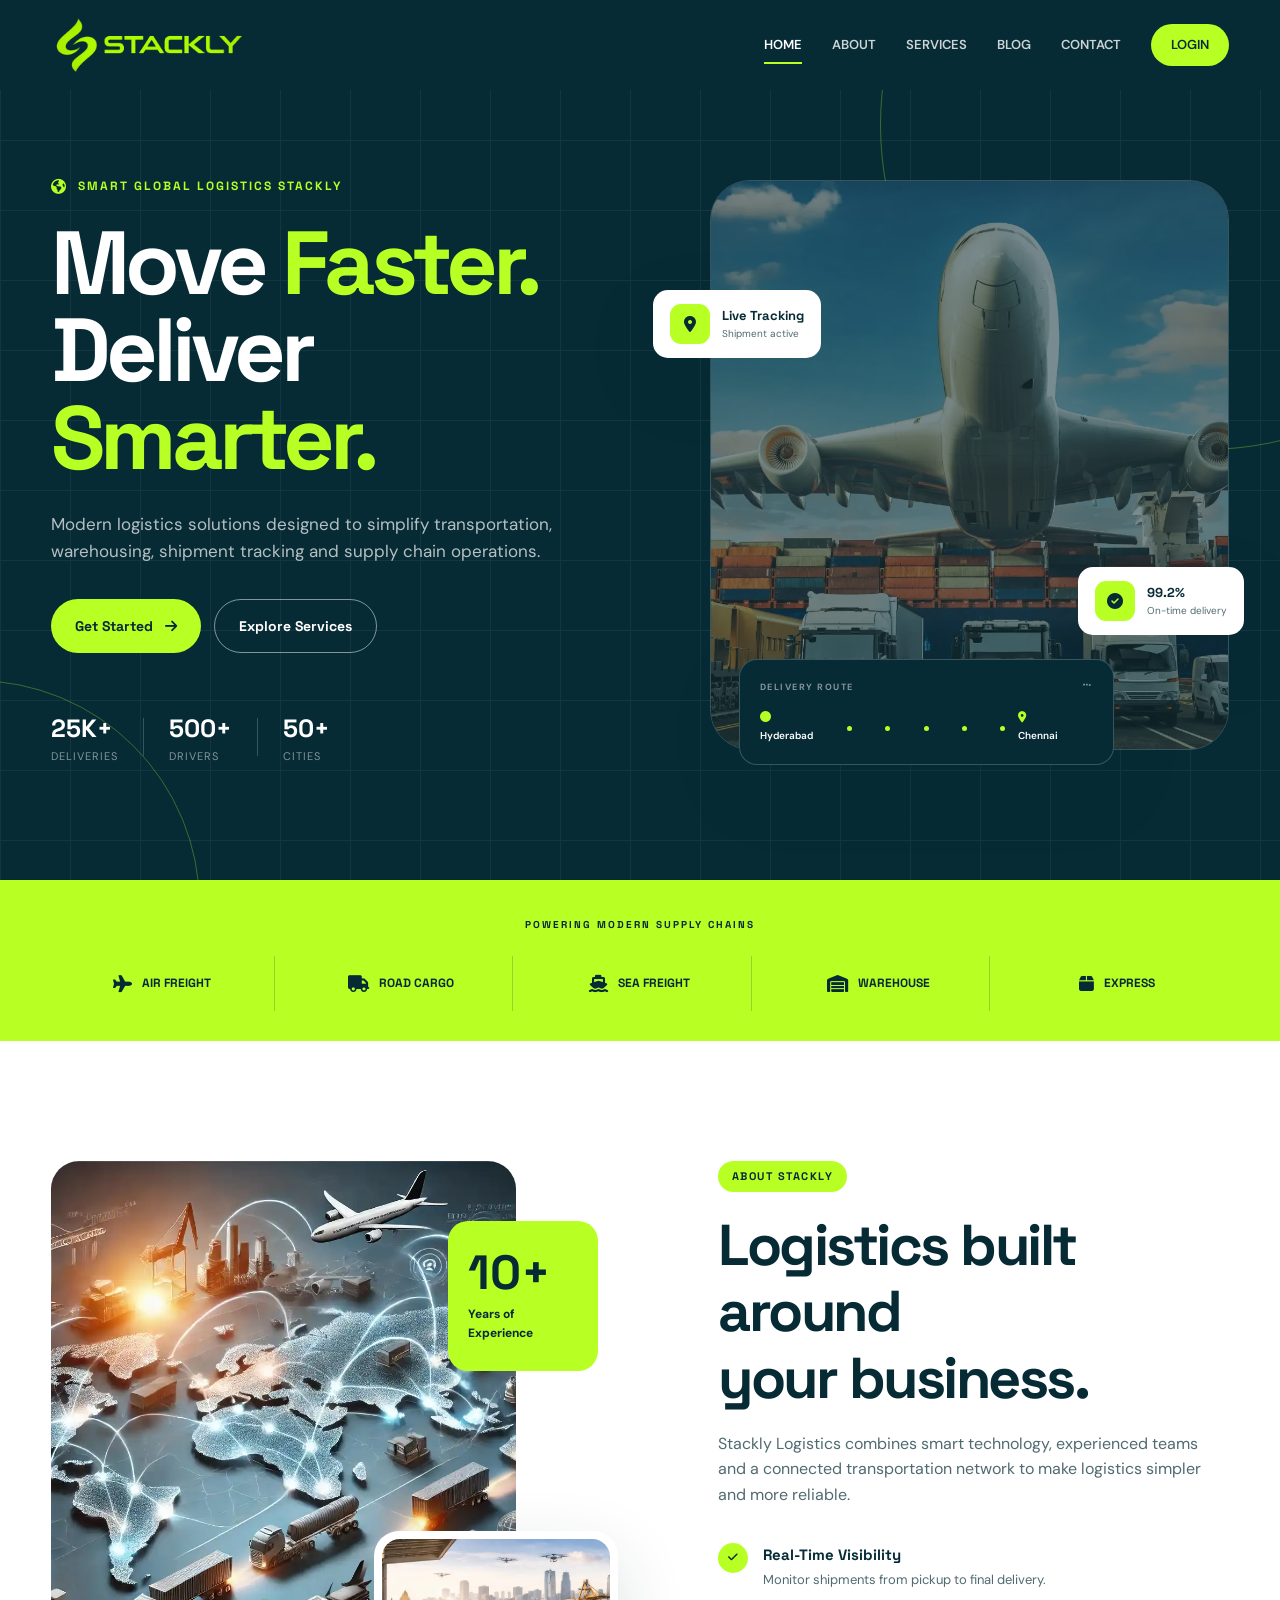
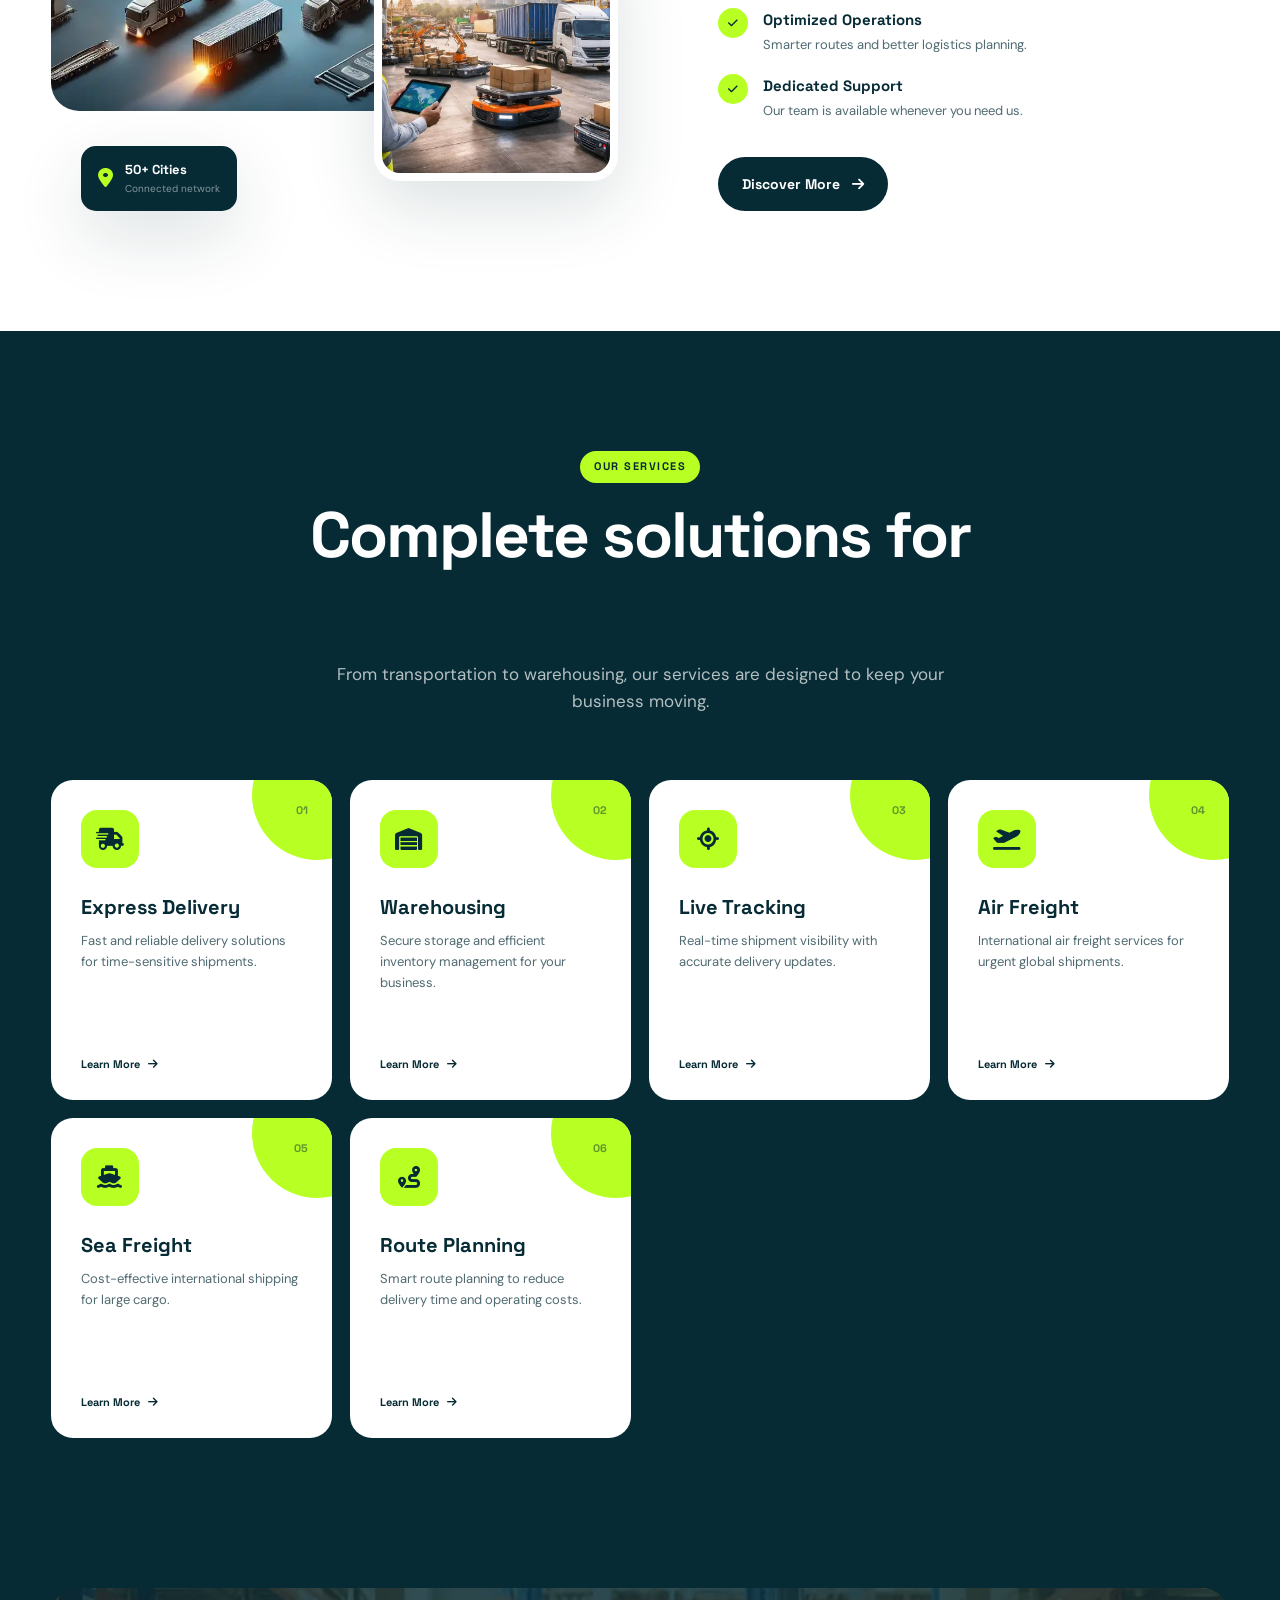
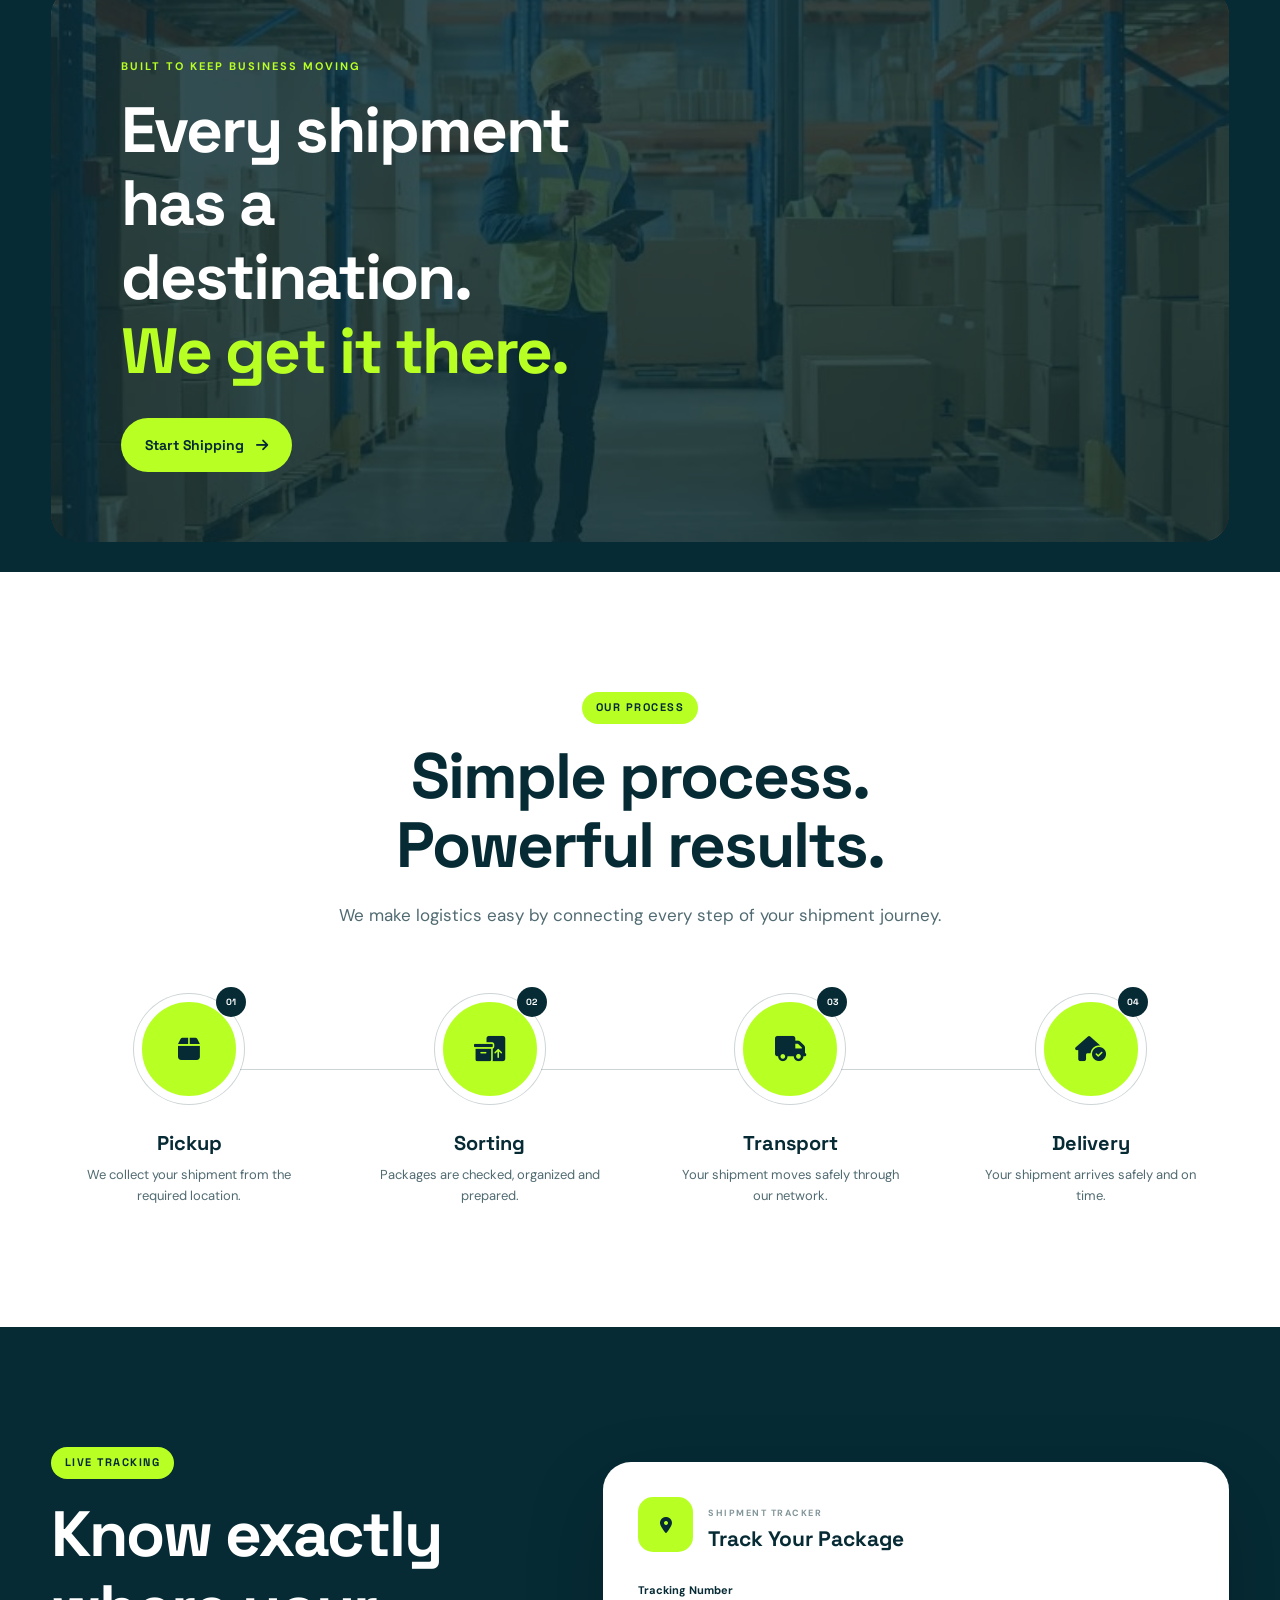
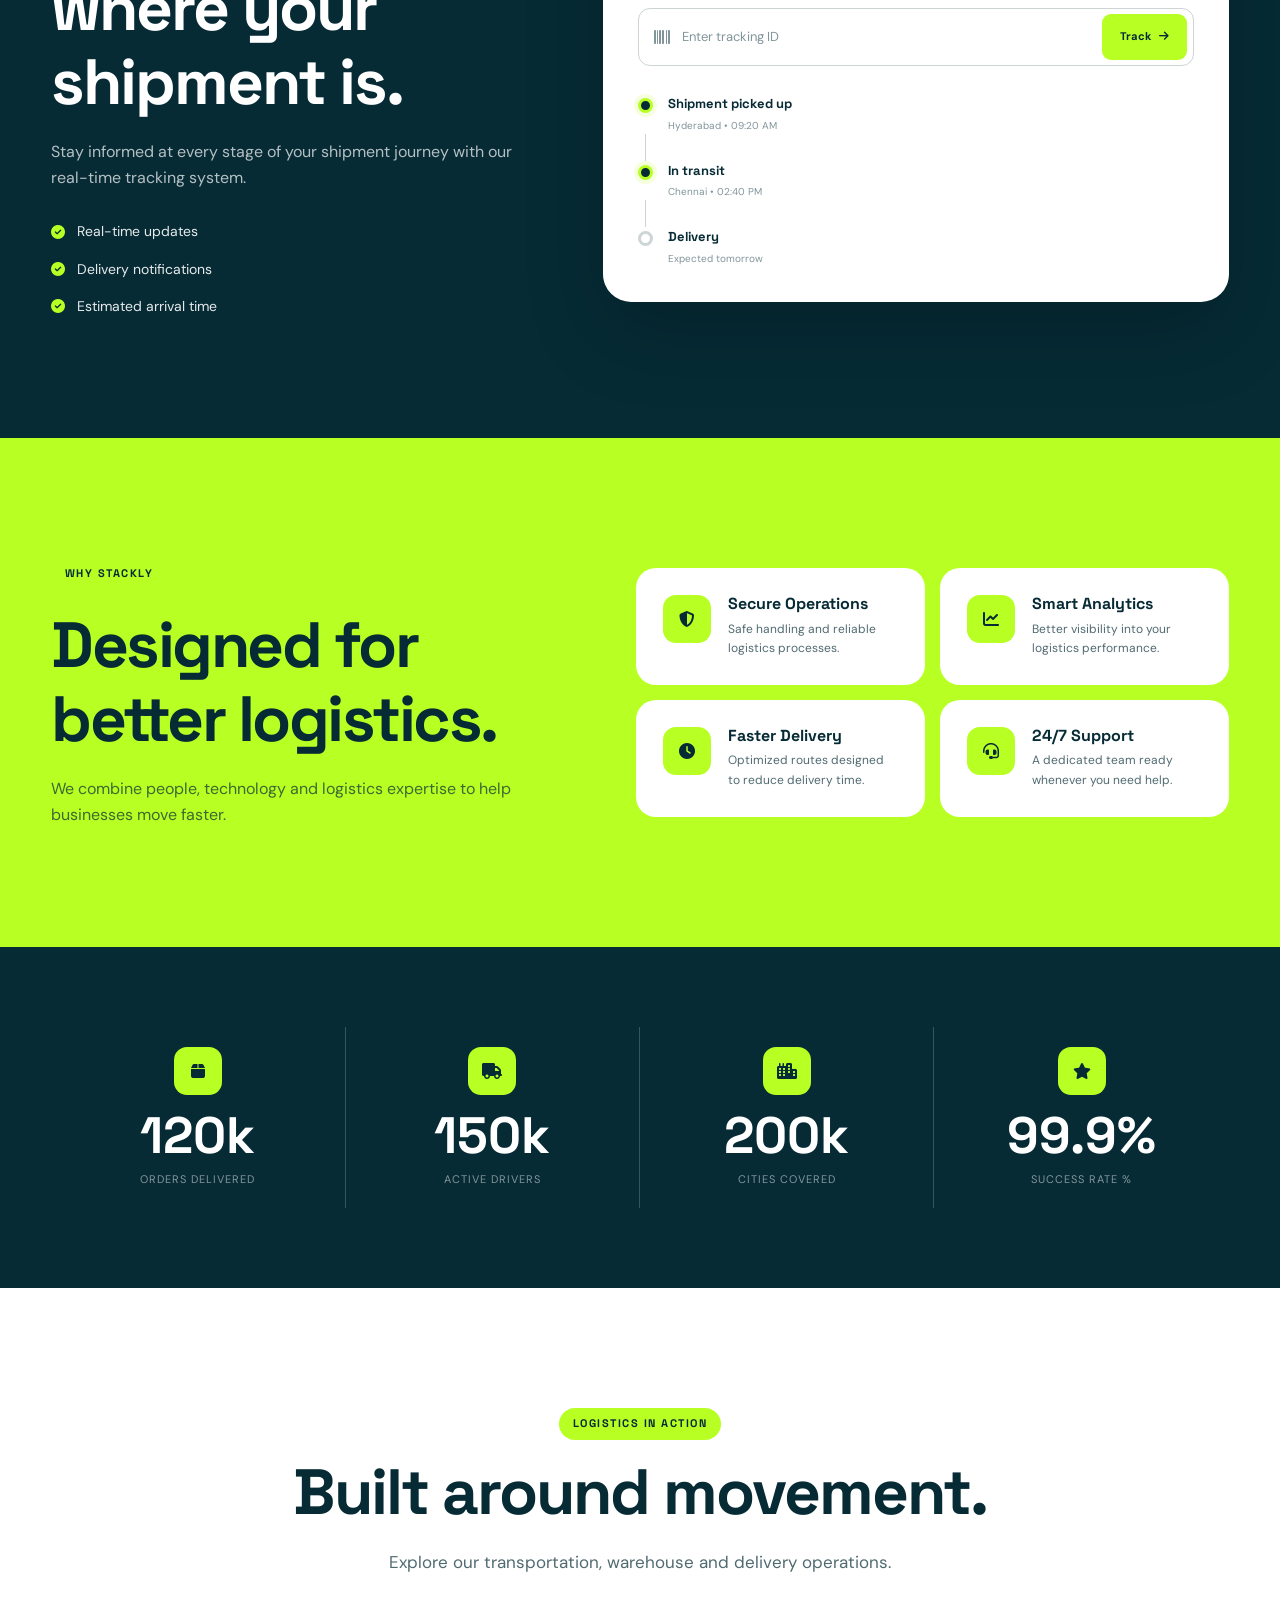
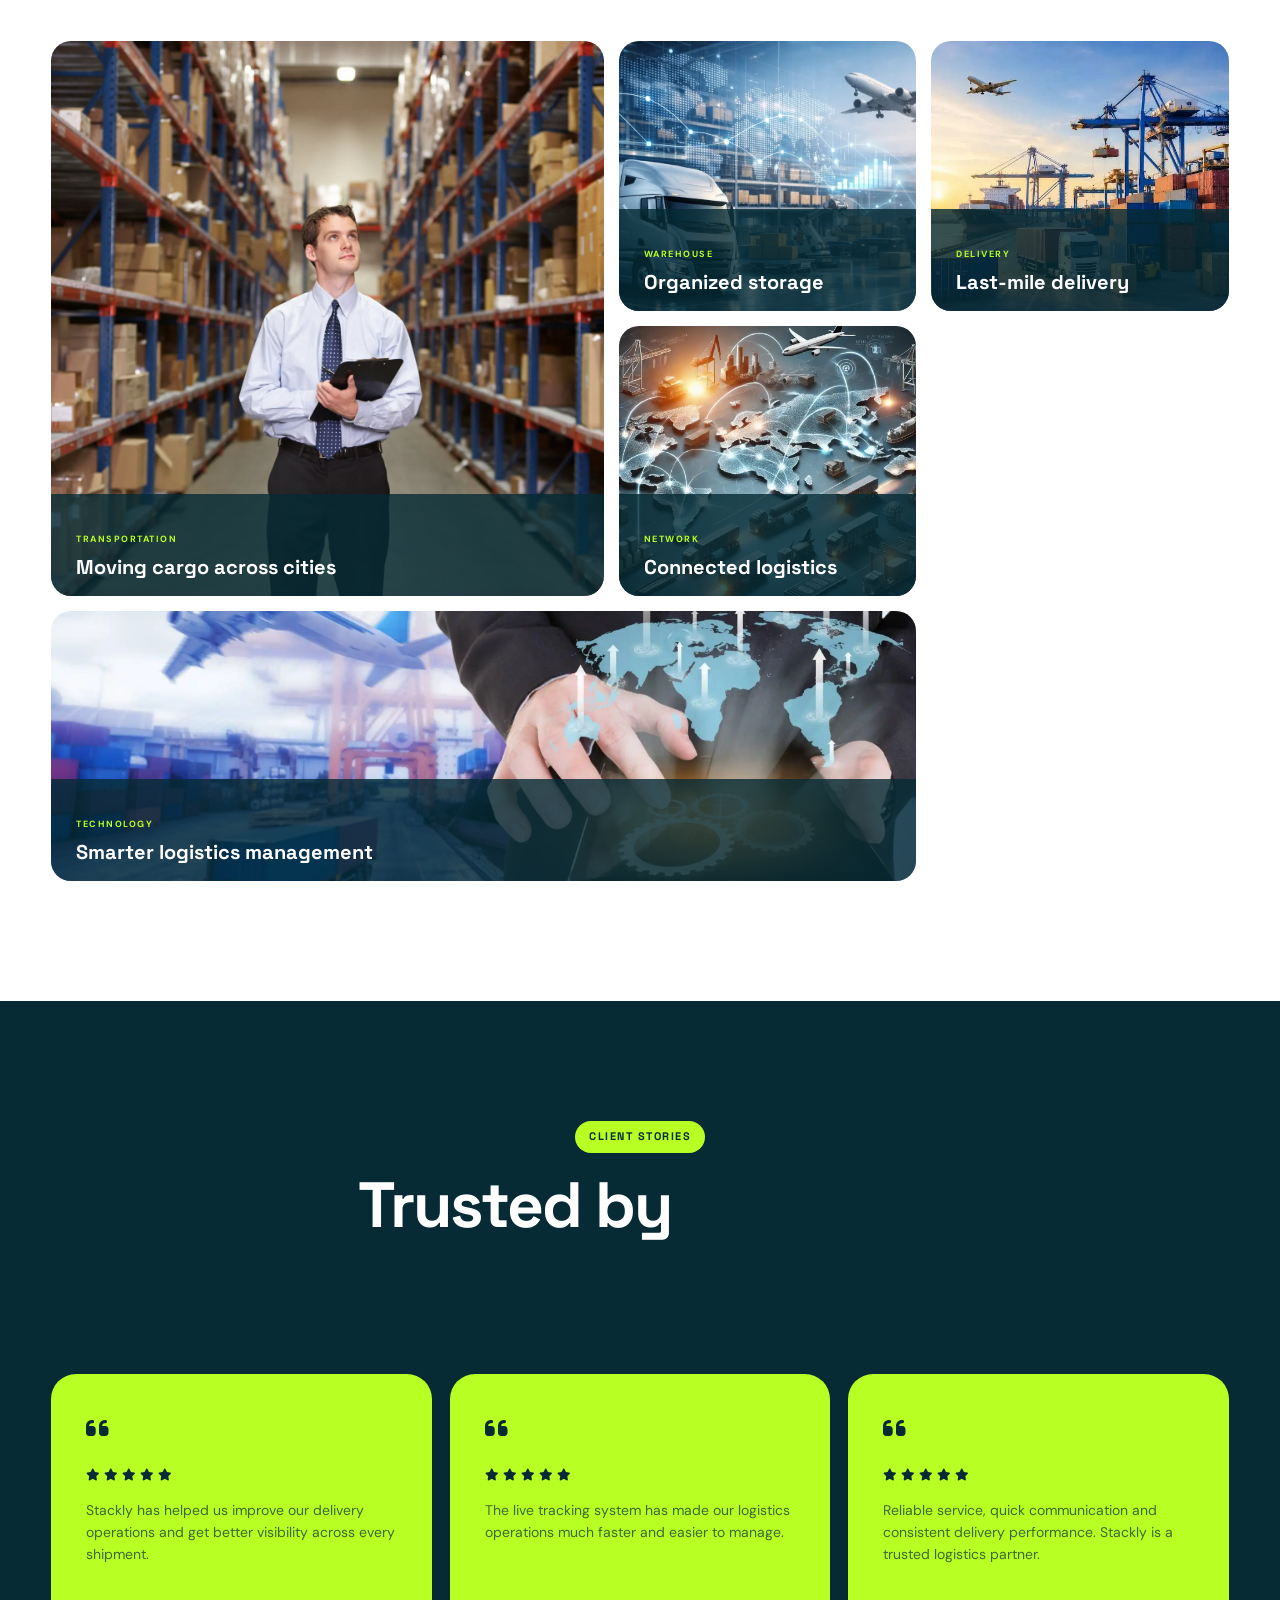
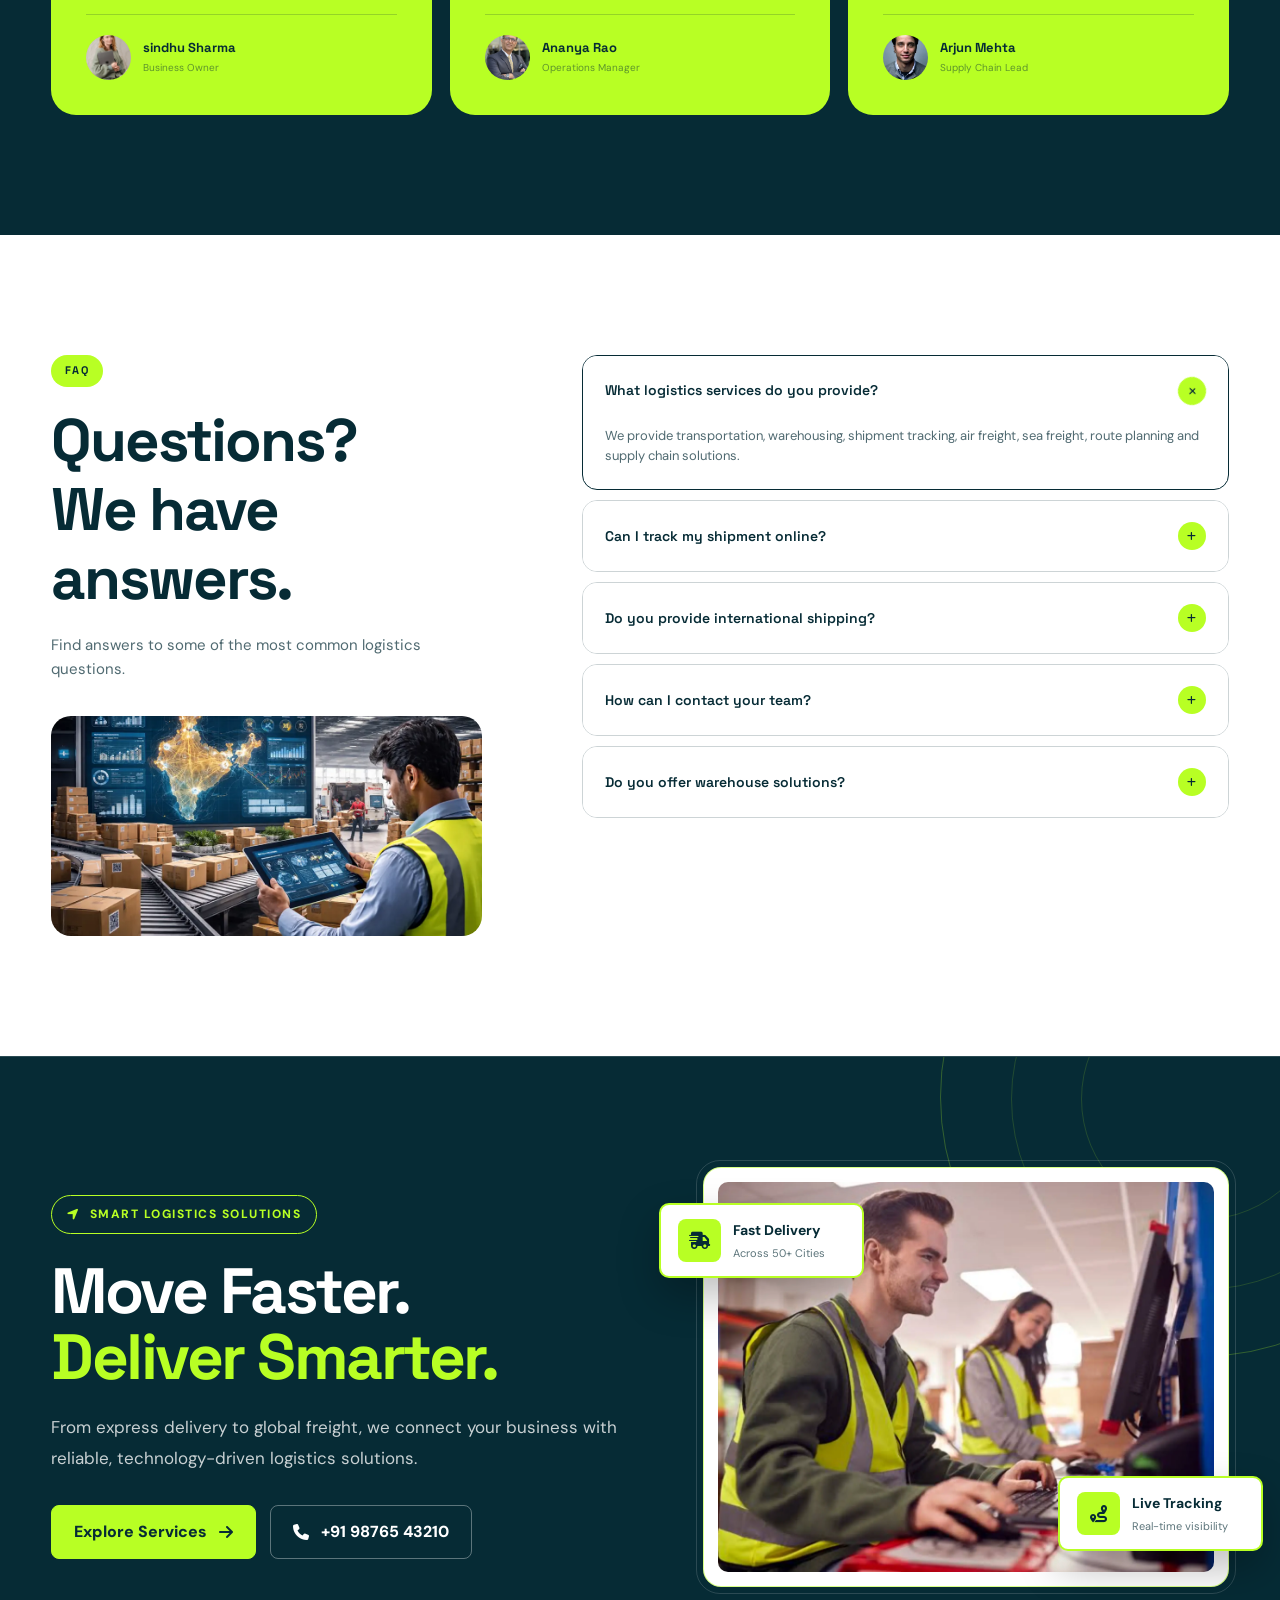
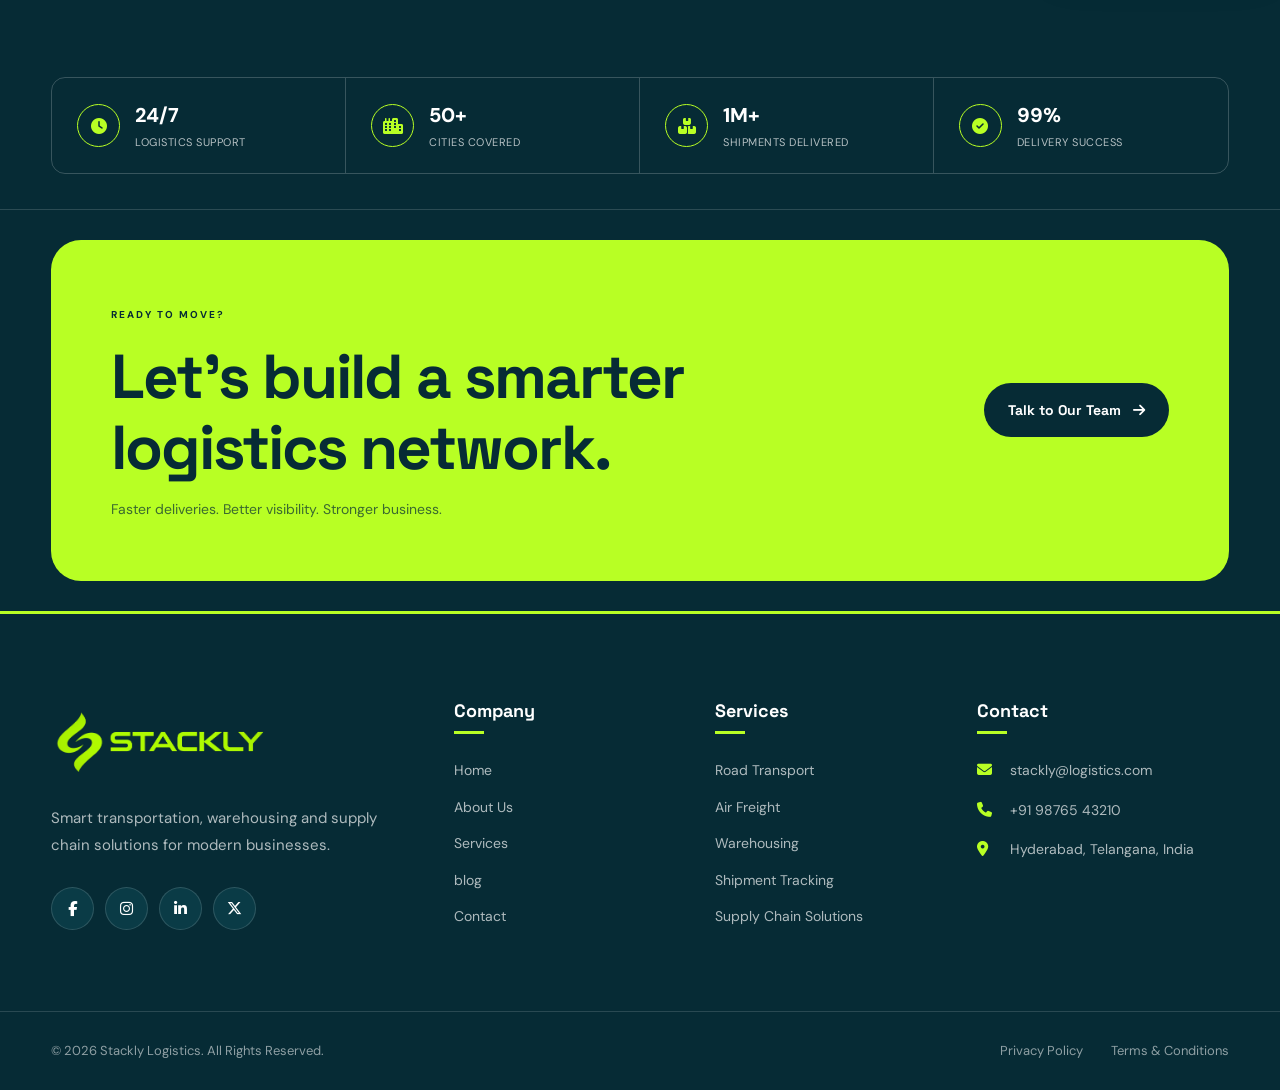
==== index.html @ 113d8905 "Add files via upload" ====
<!DOCTYPE html>
<html lang="en">

<head>
    <meta charset="UTF-8">
    <meta name="viewport" content="width=device-width, initial-scale=1.0">

    <meta name="description"
        content="Stackly Logistics provides smart transportation, warehouse, shipment tracking and supply chain solutions.">

    <title>Stackly Logistics | Smart Logistics Solutions</title>

    <!-- ================= GOOGLE FONTS ================= -->
    <link rel="preconnect" href="https://fonts.googleapis.com">
    <link rel="preconnect" href="https://fonts.gstatic.com" crossorigin>

    <link
        href="https://fonts.googleapis.com/css2?family=DM+Sans:wght@400;500;600;700&family=Space+Grotesk:wght@400;500;600;700&display=swap"
        rel="stylesheet">

    <!-- ================= FONT AWESOME ================= -->
    <link
        rel="stylesheet"
        href="https://cdnjs.cloudflare.com/ajax/libs/font-awesome/6.5.2/css/all.min.css">

    <!-- ================= AOS ================= -->
    <link
        rel="stylesheet"
        href="https://unpkg.com/aos@2.3.1/dist/aos.css">

    <!-- ================= CSS ================= -->
    <link rel="stylesheet" href="css/style.css">

</head>

<body>

    <!-- =========================================================
         PRELOADER
    ========================================================== -->

    <div class="preloader" id="preloader">

        <div class="loader-box">

            <div class="loader-truck">
                <i class="fa-solid fa-truck-fast"></i>
            </div>

            <span>STACKLY</span>

        </div>

    </div>


    <!-- =========================================================
         HEADER
    ========================================================== -->

    <header class="header" id="header">

        <div class="container header-inner">

     
<a href="index.html" class="logo" aria-label="Stackly Logistics Home">
    <div class="logo-image">
        <img
            src="assets/image.webp"
            alt="Stackly Logistics Logo"
        >
    </div>
</a>




            <nav class="desktop-nav" id="desktopNav">

                <a href="index.html" class="active">HOME</a>

                <a href="about.html">ABOUT</a>

                <a href="services.html">SERVICES</a>

                <a href="blog.html">BLOG</a>

                <a href="contact.html">CONTACT</a>

                <a href="login.html" class="nav-login">
                    LOGIN
                </a>

            </nav>


            <button
                class="menu-button"
                id="menuButton"
                type="button"
                aria-label="Open navigation menu">

                <i class="fa-solid fa-bars"></i>

            </button>

        </div>


        <!-- MOBILE NAV -->

        <div class="mobile-nav" id="mobileNav">

            <a href="index.html">HOME</a>

            <a href="about.html">ABOUT</a>

            <a href="services.html">SERVICES</a>

            <a href="blog.html">BLOG</a>

            <a href="contact.html">CONTACT</a>

            <a href="login.html">
                LOGIN
            </a>

        </div>

    </header>


    <!-- =========================================================
         01. HERO SECTION
    ========================================================== -->

    <main>

        <section class="hero-section" id="home">

            <div class="hero-pattern"></div>

            <div class="hero-circle hero-circle-one"></div>

            <div class="hero-circle hero-circle-two"></div>


            <div class="container hero-grid">

                <!-- HERO CONTENT -->

                <div
                    class="hero-content"
                    data-aos="fade-right"
                    data-aos-duration="1100">

                    <span class="eyebrow">

                        <i class="fa-solid fa-earth-americas"></i>

                        SMART GLOBAL LOGISTICS STACKLY

                    </span>


                    <h1>

                        Move
                        <span>Faster.</span>

                        Deliver
                        <span>Smarter.</span>

                    </h1>


                    <p>

                        Modern logistics solutions designed to
                        simplify transportation, warehousing,
                        shipment tracking and supply chain
                        operations.

                    </p>


                    <div class="hero-actions">

                        <a
                            href="404.html"
                            class="btn btn-primary">

                            Get Started

                            <i class="fa-solid fa-arrow-right"></i>

                        </a>


                        <a
                            href="404.html"
                            class="btn btn-outline">

                            Explore Services

                        </a>

                    </div>


                    <div class="hero-trust">

                        <div class="trust-item">

                            <strong>25K+</strong>

                            <span>
                                Deliveries
                            </span>

                        </div>


                        <div class="trust-line"></div>


                        <div class="trust-item">

                            <strong>500+</strong>

                            <span>
                                Drivers
                            </span>

                        </div>


                        <div class="trust-line"></div>


                        <div class="trust-item">

                            <strong>50+</strong>

                            <span>
                                Cities
                            </span>

                        </div>

                    </div>

                </div>


                <!-- HERO IMAGE -->

                <div
                    class="hero-visual"
                    data-aos="zoom-in"
                    data-aos-duration="1200">

                    <div class="hero-image-frame">

                        <img
                            src="assets/image7.webp"
                            alt="Stackly shipping logistics">

                    </div>


                    <!-- FLOATING CARD -->

                    <div
                        class="hero-floating-card hero-card-one">

                        <div class="floating-icon">
                            <i class="fa-solid fa-location-dot"></i>
                        </div>

                        <div>
                            <strong>Live Tracking</strong>
                            <span>Shipment active</span>
                        </div>

                    </div>


                    <div
                        class="hero-floating-card hero-card-two">

                        <div class="floating-icon">
                            <i class="fa-solid fa-circle-check"></i>
                        </div>

                        <div>
                            <strong>99.2%</strong>
                            <span>On-time delivery</span>
                        </div>

                    </div>


                    <div class="hero-route-card">

                        <div class="route-top">

                            <span>DELIVERY ROUTE</span>

                            <i class="fa-solid fa-ellipsis"></i>

                        </div>


                        <div class="route-line">

                            <div class="route-point">
                                <i class="fa-solid fa-circle"></i>
                                <span>Hyderabad</span>
                            </div>


                            <div class="route-path">

                                <span></span>
                                <span></span>
                                <span></span>
                                <span></span>
                                <span></span>

                            </div>


                            <div class="route-point">
                                <i class="fa-solid fa-location-dot"></i>
                                <span>Chennai</span>
                            </div>

                        </div>

                    </div>

                </div>

            </div>

        </section>


        <!-- =====================================================
             02. LOGO / PARTNER STRIP
        ====================================================== -->

        <section class="partner-section">

            <div class="container">

                <div
                    class="partner-heading"
                    data-aos="fade-up">

                    <span>
                        POWERING MODERN SUPPLY CHAINS
                    </span>

                </div>


                <div class="partner-list">

                    <div
                        class="partner-item"
                        data-aos="fade-up"
                        data-aos-delay="50">

                        <i class="fa-solid fa-plane"></i>
                        AIR FREIGHT

                    </div>


                    <div
                        class="partner-item"
                        data-aos="fade-up"
                        data-aos-delay="100">

                        <i class="fa-solid fa-truck"></i>
                        ROAD CARGO

                    </div>


                    <div
                        class="partner-item"
                        data-aos="fade-up"
                        data-aos-delay="150">

                        <i class="fa-solid fa-ship"></i>
                        SEA FREIGHT

                    </div>


                    <div
                        class="partner-item"
                        data-aos="fade-up"
                        data-aos-delay="200">

                        <i class="fa-solid fa-warehouse"></i>
                        WAREHOUSE

                    </div>


                    <div
                        class="partner-item"
                        data-aos="fade-up"
                        data-aos-delay="250">

                        <i class="fa-solid fa-box"></i>
                        EXPRESS

                    </div>

                </div>

            </div>

        </section>


        <!-- =====================================================
             03. ABOUT SECTION
        ====================================================== -->

        <section
            class="about-section section-padding"
            id="about">

            <div class="container about-grid">

                <!-- IMAGE AREA -->

                <div
                    class="about-visual"
                    data-aos="fade-right">

                    <div class="about-main-image">

                        <img
                            src="assets/image14.webp"
                            alt="Global logistics network">

                    </div>


                    <div class="about-small-image">

                        <img
                            src="assets/image12.webp"
                            alt="Stackly warehouse">

                    </div>


                    <div class="experience-card">

                        <strong>10+</strong>

                        <span>
                            Years of
                            Experience
                        </span>

                    </div>


                    <div class="about-location-card">

                        <i class="fa-solid fa-location-dot"></i>

                        <div>

                            <strong>50+ Cities</strong>

                            <span>
                                Connected network
                            </span>

                        </div>

                    </div>

                </div>


                <!-- CONTENT -->

                <div
                    class="about-content"
                    data-aos="fade-left">

                    <span class="section-tag">
                        ABOUT STACKLY
                    </span>


                    <h2>

                        Logistics built
                        around

                        <span>
                            your business.
                        </span>

                    </h2>


                    <p>

                        Stackly Logistics combines smart
                        technology, experienced teams and a
                        connected transportation network to
                        make logistics simpler and more reliable.

                    </p>


                    <div class="about-feature-list">

                        <div class="about-feature">

                            <div class="check-icon">
                                <i class="fa-solid fa-check"></i>
                            </div>

                            <div>

                                <strong>
                                    Real-Time Visibility
                                </strong>

                                <p>
                                    Monitor shipments from
                                    pickup to final delivery.
                                </p>

                            </div>

                        </div>


                        <div class="about-feature">

                            <div class="check-icon">
                                <i class="fa-solid fa-check"></i>
                            </div>

                            <div>

                                <strong>
                                    Optimized Operations
                                </strong>

                                <p>
                                    Smarter routes and better
                                    logistics planning.
                                </p>

                            </div>

                        </div>


                        <div class="about-feature">

                            <div class="check-icon">
                                <i class="fa-solid fa-check"></i>
                            </div>

                            <div>

                                <strong>
                                    Dedicated Support
                                </strong>

                                <p>
                                    Our team is available
                                    whenever you need us.
                                </p>

                            </div>

                        </div>

                    </div>


                    <a
                        href="404.html"
                        class="btn btn-dark">

                        Discover More

                        <i class="fa-solid fa-arrow-right"></i>

                    </a>

                </div>

            </div>

        </section>


        <!-- =====================================================
             04. SERVICES SECTION
        ====================================================== -->

        <section
            class="services-section section-padding"
            id="services">

            <div class="container">

                <div
                    class="section-heading"
                    data-aos="fade-up">

                    <span class="section-tag">
                        OUR SERVICES
                    </span>

                    <h2>

                        Complete solutions for
                        <span>modern logistics.</span>

                    </h2>

                    <p>

                        From transportation to warehousing,
                        our services are designed to keep
                        your business moving.

                    </p>

                </div>


                <div class="services-grid">

                    <!-- SERVICE 01 -->

                    <article
                        class="service-card"
                        data-aos="fade-up"
                        data-aos-delay="100">

                        <div class="service-number">
                            01
                        </div>

                        <div class="service-icon">

                            <i class="fa-solid fa-truck-fast"></i>

                        </div>

                        <h3>
                            Express Delivery
                        </h3>

                        <p>
                            Fast and reliable delivery
                            solutions for time-sensitive
                            shipments.
                        </p>

                        <a href="404.html">
                            Learn More
                            <i class="fa-solid fa-arrow-right"></i>
                        </a>

                    </article>


                    <!-- SERVICE 02 -->

                    <article
                        class="service-card"
                        data-aos="fade-up"
                        data-aos-delay="200">

                        <div class="service-number">
                            02
                        </div>

                        <div class="service-icon">

                            <i class="fa-solid fa-warehouse"></i>

                        </div>

                        <h3>
                            Warehousing
                        </h3>

                        <p>
                            Secure storage and efficient
                            inventory management for your
                            business.
                        </p>

                        <a href="404.html">
                            Learn More
                            <i class="fa-solid fa-arrow-right"></i>
                        </a>

                    </article>


                    <!-- SERVICE 03 -->

                    <article
                        class="service-card"
                        data-aos="fade-up"
                        data-aos-delay="300">

                        <div class="service-number">
                            03
                        </div>

                        <div class="service-icon">

                            <i class="fa-solid fa-location-crosshairs"></i>

                        </div>

                        <h3>
                            Live Tracking
                        </h3>

                        <p>
                            Real-time shipment visibility
                            with accurate delivery updates.
                        </p>

                        <a href="404.html">
                            Learn More
                            <i class="fa-solid fa-arrow-right"></i>
                        </a>

                    </article>


                    <!-- SERVICE 04 -->

                    <article
                        class="service-card"
                        data-aos="fade-up"
                        data-aos-delay="400">

                        <div class="service-number">
                            04
                        </div>

                        <div class="service-icon">

                            <i class="fa-solid fa-plane-departure"></i>

                        </div>

                        <h3>
                            Air Freight
                        </h3>

                        <p>
                            International air freight
                            services for urgent global
                            shipments.
                        </p>

                        <a href="404.html">
                            Learn More
                            <i class="fa-solid fa-arrow-right"></i>
                        </a>

                    </article>


                    <!-- SERVICE 05 -->

                    <article
                        class="service-card"
                        data-aos="fade-up"
                        data-aos-delay="100">

                        <div class="service-number">
                            05
                        </div>

                        <div class="service-icon">

                            <i class="fa-solid fa-ship"></i>

                        </div>

                        <h3>
                            Sea Freight
                        </h3>

                        <p>
                            Cost-effective international
                            shipping for large cargo.
                        </p>

                        <a href="404.html">
                            Learn More
                            <i class="fa-solid fa-arrow-right"></i>
                        </a>

                    </article>


                    <!-- SERVICE 06 -->

                    <article
                        class="service-card"
                        data-aos="fade-up"
                        data-aos-delay="200">

                        <div class="service-number">
                            06
                        </div>

                        <div class="service-icon">

                            <i class="fa-solid fa-route"></i>

                        </div>

                        <h3>
                            Route Planning
                        </h3>

                        <p>
                            Smart route planning to reduce
                            delivery time and operating costs.
                        </p>

                        <a href="404.html">
                            Learn More
                            <i class="fa-solid fa-arrow-right"></i>
                        </a>

                    </article>


                </div>

            </div>

        </section>


        <!-- =====================================================
             05. IMAGE BANNER
        ====================================================== -->

        <section class="image-banner-section">

            <div class="container">

                <div
                    class="image-banner"
                    data-aos="zoom-in">

                    <img
                        src="assets/image9.webp"
                        alt="Logistics truck">

                    <div class="image-banner-overlay"></div>

                    <div class="image-banner-content">

                        <span>
                            BUILT TO KEEP BUSINESS MOVING
                        </span>

                        <h2>
                            Every shipment has
                            a destination.
                            <strong>We get it there.</strong>
                        </h2>

                        <a
                            href="404.html"
                            class="btn btn-primary">

                            Start Shipping

                            <i class="fa-solid fa-arrow-right"></i>

                        </a>

                    </div>

                </div>

            </div>

        </section>


        <!-- =====================================================
             06. PROCESS SECTION
        ====================================================== -->

        <section
            class="process-section section-padding"
            id="process">

            <div class="container">

                <div
                    class="section-heading"
                    data-aos="fade-up">

                    <span class="section-tag">
                        OUR PROCESS
                    </span>

                    <h2>

                        Simple process.
                        <span>Powerful results.</span>

                    </h2>

                    <p>

                        We make logistics easy by connecting
                        every step of your shipment journey.

                    </p>

                </div>


                <div class="process-grid">

                    <div class="process-line"></div>


                    <div
                        class="process-card"
                        data-aos="zoom-in"
                        data-aos-delay="100">

                        <div class="process-icon">

                            <span>01</span>

                            <i class="fa-solid fa-box"></i>

                        </div>

                        <h3>
                            Pickup
                        </h3>

                        <p>
                            We collect your shipment
                            from the required location.
                        </p>

                    </div>


                    <div
                        class="process-card"
                        data-aos="zoom-in"
                        data-aos-delay="200">

                        <div class="process-icon">

                            <span>02</span>

                            <i class="fa-solid fa-boxes-packing"></i>

                        </div>

                        <h3>
                            Sorting
                        </h3>

                        <p>
                            Packages are checked,
                            organized and prepared.
                        </p>

                    </div>


                    <div
                        class="process-card"
                        data-aos="zoom-in"
                        data-aos-delay="300">

                        <div class="process-icon">

                            <span>03</span>

                            <i class="fa-solid fa-truck"></i>

                        </div>

                        <h3>
                            Transport
                        </h3>

                        <p>
                            Your shipment moves safely
                            through our network.
                        </p>

                    </div>


                    <div
                        class="process-card"
                        data-aos="zoom-in"
                        data-aos-delay="400">

                        <div class="process-icon">

                            <span>04</span>

                            <i class="fa-solid fa-house-circle-check"></i>

                        </div>

                        <h3>
                            Delivery
                        </h3>

                        <p>
                            Your shipment arrives
                            safely and on time.
                        </p>

                    </div>

                </div>

            </div>

        </section>


        <!-- =====================================================
             07. TRACKING SECTION
        ====================================================== -->

        <section
            class="tracking-section section-padding"
            id="tracking">

            <div class="container tracking-grid">

                <div
                    class="tracking-content"
                    data-aos="fade-right">

                    <span class="section-tag">
                        LIVE TRACKING
                    </span>

                    <h2>

                        Know exactly where
                        your shipment is.

                    </h2>

                    <p>

                        Stay informed at every stage of
                        your shipment journey with our
                        real-time tracking system.

                    </p>


                    <div class="tracking-benefits">

                        <div>

                            <i class="fa-solid fa-circle-check"></i>

                            Real-time updates

                        </div>

                        <div>

                            <i class="fa-solid fa-circle-check"></i>

                            Delivery notifications

                        </div>

                        <div>

                            <i class="fa-solid fa-circle-check"></i>

                            Estimated arrival time

                        </div>

                    </div>

                </div>


                <div
                    class="tracking-panel"
                    data-aos="fade-left">

                    <div class="tracking-panel-top">

                        <div class="tracking-panel-icon">

                            <i class="fa-solid fa-location-dot"></i>

                        </div>

                        <div>

                            <span>
                                SHIPMENT TRACKER
                            </span>

                            <h3>
                                Track Your Package
                            </h3>

                        </div>

                    </div>


                    <div class="tracking-form">

                        <label for="trackingNumber">
                            Tracking Number
                        </label>

                        <div class="tracking-input">

                            <i class="fa-solid fa-barcode"></i>

                            <input
                                type="text"
                                id="trackingNumber"
                                placeholder="Enter tracking ID">

                          
<button 
    type="button" 
    id="trackButton"
    onclick="window.location.href='404.html';">

    Track

    <i class="fa-solid fa-arrow-right"></i>
</button>



                        </div>

                    </div>


                    <div
                        class="tracking-result"
                        id="trackingResult">

                    </div>


                    <div class="tracking-route">

                        <div class="tracking-route-item">

                            <div class="tracking-dot active"></div>

                            <div>

                                <strong>
                                    Shipment picked up
                                </strong>

                                <span>
                                    Hyderabad • 09:20 AM
                                </span>

                            </div>

                        </div>


                        <div class="tracking-route-line"></div>


                        <div class="tracking-route-item">

                            <div class="tracking-dot active"></div>

                            <div>

                                <strong>
                                    In transit
                                </strong>

                                <span>
                                    Chennai • 02:40 PM
                                </span>

                            </div>

                        </div>


                        <div class="tracking-route-line"></div>


                        <div class="tracking-route-item">

                            <div class="tracking-dot"></div>

                            <div>

                                <strong>
                                    Delivery
                                </strong>

                                <span>
                                    Expected tomorrow
                                </span>

                            </div>

                        </div>

                    </div>

                </div>

            </div>

        </section>


        <!-- =====================================================
             08. WHY CHOOSE US
        ====================================================== -->

        <section class="why-section section-padding">

            <div class="container">

                <div
                    class="why-layout"
                    data-aos="fade-up">

                    <div class="why-title">

                        <span class="section-tag">
                            WHY STACKLY
                        </span>

                        <h2>

                            Designed for
                            <span>better logistics.</span>

                        </h2>

                        <p>

                            We combine people, technology and
                            logistics expertise to help businesses
                            move faster.

                        </p>

                    </div>


                    <div class="why-list">

                        <div class="why-item">

                            <div class="why-icon">
                                <i class="fa-solid fa-shield-halved"></i>
                            </div>

                            <div>

                                <h3>
                                    Secure Operations
                                </h3>

                                <p>
                                    Safe handling and reliable
                                    logistics processes.
                                </p>

                            </div>

                        </div>


                        <div class="why-item">

                            <div class="why-icon">
                                <i class="fa-solid fa-chart-line"></i>
                            </div>

                            <div>

                                <h3>
                                    Smart Analytics
                                </h3>

                                <p>
                                    Better visibility into your
                                    logistics performance.
                                </p>

                            </div>

                        </div>


                        <div class="why-item">

                            <div class="why-icon">
                                <i class="fa-solid fa-clock"></i>
                            </div>

                            <div>

                                <h3>
                                    Faster Delivery
                                </h3>

                                <p>
                                    Optimized routes designed
                                    to reduce delivery time.
                                </p>

                            </div>

                        </div>


                        <div class="why-item">

                            <div class="why-icon">
                                <i class="fa-solid fa-headset"></i>
                            </div>

                            <div>

                                <h3>
                                    24/7 Support
                                </h3>

                                <p>
                                    A dedicated team ready
                                    whenever you need help.
                                </p>

                            </div>

                        </div>

                    </div>

                </div>

            </div>

        </section>


        <!-- =====================================================
             09. STATS SECTION
        ====================================================== -->

        <section class="stats-section">

            <div class="container stats-grid">

                <div
                    class="stat-box"
                    data-aos="zoom-in">

                    <div class="stat-icon">
                        <i class="fa-solid fa-box"></i>
                    </div>

                    <strong
                        class="counter"
                        data-target="25000">
                        120k
                    </strong>

                    <span>
                        Orders Delivered
                    </span>

                </div>


                <div
                    class="stat-box"
                    data-aos="zoom-in"
                    data-aos-delay="100">

                    <div class="stat-icon">
                        <i class="fa-solid fa-truck"></i>
                    </div>

                    <strong
                        class="counter"
                        data-target="500">
                        150k
                    </strong>

                    <span>
                        Active Drivers
                    </span>

                </div>


                <div
                    class="stat-box"
                    data-aos="zoom-in"
                    data-aos-delay="200">

                    <div class="stat-icon">
                        <i class="fa-solid fa-city"></i>
                    </div>

                    <strong
                        class="counter"
                        data-target="50">
                        200k
                    </strong>

                    <span>
                        Cities Covered
                    </span>

                </div>


                <div
                    class="stat-box"
                    data-aos="zoom-in"
                    data-aos-delay="300">

                    <div class="stat-icon">
                        <i class="fa-solid fa-star"></i>
                    </div>

                    <strong
                        class="counter"
                        data-target="99">
                        99.9%
                    </strong>

                    <span>
                        Success Rate %
                    </span>

                </div>

            </div>

        </section>


        <!-- =====================================================
             10. GALLERY SECTION
        ====================================================== -->

        <section
            class="gallery-section section-padding"
            id="gallery">

            <div class="container">

                <div
                    class="section-heading"
                    data-aos="fade-up">

                    <span class="section-tag">
                        LOGISTICS IN ACTION
                    </span>

                    <h2>

                        Built around
                        <span>movement.</span>

                    </h2>

                    <p>

                        Explore our transportation,
                        warehouse and delivery operations.

                    </p>

                </div>


                <div class="gallery-grid">

                    <div
                        class="gallery-item gallery-large"
                        data-aos="fade-up">

                        <img
                            src="assets/image23.webp"
                            alt="Shipping">

                        <div class="gallery-overlay">

                            <span>
                                TRANSPORTATION
                            </span>

                            <h3>
                                Moving cargo
                                across cities
                            </h3>

                        </div>

                    </div>


                    <div
                        class="gallery-item"
                        data-aos="fade-up"
                        data-aos-delay="100">

                        <img
                            src="assets/image10.webp"
                            alt="Warehouse">

                        <div class="gallery-overlay">

                            <span>
                                WAREHOUSE
                            </span>

                            <h3>
                                Organized storage
                            </h3>

                        </div>

                    </div>


                    <div
                        class="gallery-item"
                        data-aos="fade-up"
                        data-aos-delay="200">

                        <img
                            src="assets/image11.webp"
                            alt="Truck">

                        <div class="gallery-overlay">

                            <span>
                                DELIVERY
                            </span>

                            <h3>
                                Last-mile delivery
                            </h3>

                        </div>

                    </div>


                    <div
                        class="gallery-item"
                        data-aos="fade-up"
                        data-aos-delay="300">

                        <img
                            src="assets/image14.webp"
                            alt="Network">

                        <div class="gallery-overlay">

                            <span>
                                NETWORK
                            </span>

                            <h3>
                                Connected logistics
                            </h3>

                        </div>

                    </div>


                    <div
                        class="gallery-item gallery-wide"
                        data-aos="fade-up"
                        data-aos-delay="400">

                        <img
                            src="assets/image15.webp"
                            alt="Logistics dashboard">

                        <div class="gallery-overlay">

                            <span>
                                TECHNOLOGY
                            </span>

                            <h3>
                                Smarter logistics
                                management
                            </h3>

                        </div>

                    </div>

                </div>

            </div>

        </section>


        <!-- =====================================================
             11. TESTIMONIALS
        ====================================================== -->

        <section
            class="testimonial-section section-padding">

            <div class="container">

                <div
                    class="section-heading"
                    data-aos="fade-up">

                    <span class="section-tag">
                        CLIENT STORIES
                    </span>

                    <h2>

                        Trusted by
                        <span>growing businesses.</span>

                    </h2>

                </div>


                <div class="testimonial-grid">

                    <article
                        class="testimonial-card testimonial-featured"
                        data-aos="fade-up"
                        data-aos-delay="100">

                        <div class="quote-mark">
                            <i class="fa-solid fa-quote-left"></i>
                        </div>

                        <div class="stars">

                            <i class="fa-solid fa-star"></i>
                            <i class="fa-solid fa-star"></i>
                            <i class="fa-solid fa-star"></i>
                            <i class="fa-solid fa-star"></i>
                            <i class="fa-solid fa-star"></i>

                        </div>

                        <p>

                            Stackly has helped us improve our
                            delivery operations and get better
                            visibility across every shipment.

                        </p>


                        <div class="client-info">

                            <img
                                src="assets/img-20.webp"
                                alt="Rahul Sharma">

                            <div>

                                <strong>
                                    sindhu Sharma
                                </strong>

                                <span>
                                    Business Owner
                                </span>

                            </div>

                        </div>

                    </article>


                    <article
                        class="testimonial-card testimonial-featured"
                        data-aos="fade-up"
                        data-aos-delay="200">

                        <div class="quote-mark">
                            <i class="fa-solid fa-quote-left"></i>
                        </div>

                        <div class="stars">

                            <i class="fa-solid fa-star"></i>
                            <i class="fa-solid fa-star"></i>
                            <i class="fa-solid fa-star"></i>
                            <i class="fa-solid fa-star"></i>
                            <i class="fa-solid fa-star"></i>

                        </div>

                        <p>

                            The live tracking system has made
                            our logistics operations much
                            faster and easier to manage.

                        </p>


                        <div class="client-info">

                            <img
                                src="assets/img-18.webp"
                                alt="Ananya Rao">

                            <div>

                                <strong>
                                    Ananya Rao
                                </strong>

                                <span>
                                    Operations Manager
                                </span>

                            </div>

                        </div>

                    </article>


                    <article
                        class="testimonial-card testimonial-featured"
                        data-aos="fade-up"
                        data-aos-delay="300">

                        <div class="quote-mark">
                            <i class="fa-solid fa-quote-left"></i>
                        </div>

                        <div class="stars">

                            <i class="fa-solid fa-star"></i>
                            <i class="fa-solid fa-star"></i>
                            <i class="fa-solid fa-star"></i>
                            <i class="fa-solid fa-star"></i>
                            <i class="fa-solid fa-star"></i>

                        </div>

                        <p>

                            Reliable service, quick communication
                            and consistent delivery performance.
                            Stackly is a trusted logistics partner.

                        </p>


                        <div class="client-info">

                            <img
                                src="assets/img-26.webp"
                                alt="Arjun Mehta">

                            <div>

                                <strong>
                                    Arjun Mehta
                                </strong>

                                <span>
                                    Supply Chain Lead
                                </span>

                            </div>

                        </div>

                    </article>

                </div>

            </div>

        </section>


        <!-- =====================================================
             12. FAQ
        ====================================================== -->

        <section class="faq-section section-padding">

            <div class="container faq-grid">

                <div
                    class="faq-intro"
                    data-aos="fade-right">

                    <span class="section-tag">
                        FAQ
                    </span>

                    <h2>

                        Questions?
                        <span>We have answers.</span>

                    </h2>

                    <p>

                        Find answers to some of the most
                        common logistics questions.

                    </p>


                    <div class="faq-image">

                        <img
                            src="assets/image16.webp"
                            alt="Logistics network">

                    </div>

                </div>


                <div
                    class="faq-list"
                    data-aos="fade-left">


                    <div class="faq-item active">

                        <button
                            class="faq-question"
                            type="button">

                            <span>
                                What logistics services do you provide?
                            </span>

                            <i class="fa-solid fa-plus"></i>

                        </button>

                        <div class="faq-answer">

                            <p>

                                We provide transportation,
                                warehousing, shipment tracking,
                                air freight, sea freight,
                                route planning and supply chain
                                solutions.

                            </p>

                        </div>

                    </div>


                    <div class="faq-item">

                        <button
                            class="faq-question"
                            type="button">

                            <span>
                                Can I track my shipment online?
                            </span>

                            <i class="fa-solid fa-plus"></i>

                        </button>

                        <div class="faq-answer">

                            <p>

                                Yes. Enter your shipment tracking
                                number in our tracking section to
                                view the latest shipment status.

                            </p>

                        </div>

                    </div>


                    <div class="faq-item">

                        <button
                            class="faq-question"
                            type="button">

                            <span>
                                Do you provide international shipping?
                            </span>

                            <i class="fa-solid fa-plus"></i>

                        </button>

                        <div class="faq-answer">

                            <p>

                                Our logistics model supports
                                international transportation through
                                air and sea freight services.

                            </p>

                        </div>

                    </div>


                    <div class="faq-item">

                        <button
                            class="faq-question"
                            type="button">

                            <span>
                                How can I contact your team?
                            </span>

                            <i class="fa-solid fa-plus"></i>

                        </button>

                        <div class="faq-answer">

                            <p>

                                You can use the contact form below,
                                call our support team or send us
                                an email.

                            </p>

                        </div>

                    </div>


                    <div class="faq-item">

                        <button
                            class="faq-question"
                            type="button">

                            <span>
                                Do you offer warehouse solutions?
                            </span>

                            <i class="fa-solid fa-plus"></i>

                        </button>

                        <div class="faq-answer">

                            <p>

                                Yes. We provide secure storage,
                                inventory organization and warehouse
                                management support.

                            </p>

                        </div>

                    </div>

                </div>

            </div>

        </section>

<!-- =====================================================
     13. LOGISTICS CTA BANNER
====================================================== -->

<section class="logistics-banner" id="contact">

    <div class="logistics-banner-bg"></div>

    <div class="container logistics-banner-content">

        <div class="logistics-banner-text" data-aos="fade-right">

            <span class="banner-label">
                <i class="fa-solid fa-location-arrow"></i>
                SMART LOGISTICS SOLUTIONS
            </span>

            <h2>
                Move Faster.
                <span>Deliver Smarter.</span>
            </h2>

            <p>
                From express delivery to global freight,
                we connect your business with reliable,
                technology-driven logistics solutions.
            </p>

            <div class="banner-actions">

                <a href="404.html" class="banner-btn banner-btn-primary">
                    Explore Services
                    <i class="fa-solid fa-arrow-right"></i>
                </a>

                <a href="tel:+919876543210"
                   class="banner-btn banner-btn-outline">
                    <i class="fa-solid fa-phone"></i>
                    +91 98765 43210
                </a>

            </div>

        </div>


        <div class="logistics-banner-visual"
             data-aos="fade-left">

            <div class="banner-image-frame">

                <img
                    src="assets/image17.webp"
                    alt="Logistics management dashboard">

                <div class="banner-floating-card banner-card-top">

                    <div class="banner-card-icon">
                        <i class="fa-solid fa-truck-fast"></i>
                    </div>

                    <div>
                        <strong>Fast Delivery</strong>
                        <span>Across 50+ Cities</span>
                    </div>

                </div>


                <div class="banner-floating-card banner-card-bottom">

                    <div class="banner-card-icon">
                        <i class="fa-solid fa-route"></i>
                    </div>

                    <div>
                        <strong>Live Tracking</strong>
                        <span>Real-time visibility</span>
                    </div>

                </div>

            </div>

        </div>

    </div>


    <!-- BOTTOM INFO STRIP -->

    <div class="container">

        <div class="banner-info-strip" data-aos="fade-up">

            <div class="banner-info-item">

                <i class="fa-solid fa-clock"></i>

                <div>
                    <strong>24/7</strong>
                    <span>Logistics Support</span>
                </div>

            </div>


            <div class="banner-info-item">

                <i class="fa-solid fa-city"></i>

                <div>
                    <strong>50+</strong>
                    <span>Cities Covered</span>
                </div>

            </div>


            <div class="banner-info-item">

                <i class="fa-solid fa-boxes-stacked"></i>

                <div>
                    <strong>1M+</strong>
                    <span>Shipments Delivered</span>
                </div>

            </div>


            <div class="banner-info-item">

                <i class="fa-solid fa-circle-check"></i>

                <div>
                    <strong>99%</strong>
                    <span>Delivery Success</span>
                </div>

            </div>

        </div>

    </div>

</section>
        <!-- =====================================================
             14. CTA SECTION
        ====================================================== -->

        <section class="cta-section">

            <div class="container">

                <div
                    class="cta-wrapper"
                    data-aos="zoom-in">

                    <div class="cta-content">

                        <span>
                            READY TO MOVE?
                        </span>

                        <h2>

                            Let's build a smarter
                            logistics network.

                        </h2>

                        <p>

                            Faster deliveries.
                            Better visibility.
                            Stronger business.

                        </p>

                    </div>


                    <a
                        href="404.html"
                        class="btn btn-primary">

                        Talk to Our Team

                        <i class="fa-solid fa-arrow-right"></i>

                    </a>

                </div>

            </div>

        </section>

    </main>


<!-- =========================================================
     FOOTER
========================================================= -->

<footer class="footer">

    <div class="container footer-grid">

        <!-- BRAND -->
        <div class="footer-brand">

            <a href="index.html"
               class="footer-logo"
               aria-label="Stackly Logistics Home">

                <div class="footer-logo-image">
                    <img
                        src="assets/image.webp"
                        alt="Stackly Logistics Logo">
                </div>

            </a>

            <p class="footer-description">
                Smart transportation, warehousing and supply
                chain solutions for modern businesses.
            </p>

            <!-- SOCIAL LINKS -->
            <div class="social-links">

                <a href="404.html"
                   aria-label="Facebook"
                   title="Facebook">
                    <i class="fa-brands fa-facebook-f"></i>
                </a>

                <a href="404.html"
                   aria-label="Instagram"
                   title="Instagram">
                    <i class="fa-brands fa-instagram"></i>
                </a>

                <a href="404.html"
                   aria-label="LinkedIn"
                   title="LinkedIn">
                    <i class="fa-brands fa-linkedin-in"></i>
                </a>

                <a href="404.html"
                   aria-label="X"
                   title="X">
                    <i class="fa-brands fa-x-twitter"></i>
                </a>

            </div>

        </div>


        <!-- COMPANY -->
        <div class="footer-column">

            <h3>Company</h3>
            <a href="index.html">Home</a>

            <a href="about.html">About Us</a>

            <a href="services.html">Services</a>

            <a href="blog.html">blog</a>

            <a href="contact.html">Contact</a>

        </div>


        <!-- SERVICES -->
        <div class="footer-column">

            <h3>Services</h3>

            <a href="404.html">Road Transport</a>

            <a href="404.html">Air Freight</a>

            <a href="404.html">Warehousing</a>

            <a href="404.html">Shipment Tracking</a>
            <a href="404.html">Supply Chain Solutions</a>

        </div>


        <!-- CONTACT -->
        <div class="footer-column footer-contact">

            <h3>Contact</h3>

            <p>
                <i class="fa-solid fa-envelope"></i>
                <span>stackly@logistics.com</span>
            </p>

            <p>
                <i class="fa-solid fa-phone"></i>
                <span>+91 98765 43210</span>
            </p>

            <p>
                <i class="fa-solid fa-location-dot"></i>
                <span>Hyderabad, Telangana, India</span>
            </p>

        </div>

    </div>


    <!-- FOOTER BOTTOM -->

    <div class="footer-bottom">

        <div class="container footer-bottom-inner">

            <p>
                © 2026 Stackly Logistics.
                All Rights Reserved.
            </p>

            <div class="footer-legal">

                <a href="404.html">
                    Privacy Policy
                </a>

                <a href="404.html">
                    Terms &amp; Conditions
                </a>

            </div>

        </div>

    </div>

</footer>


<!-- =========================================================
     BACK TO TOP
========================================================= -->

<button
    class="back-to-top"
    id="backToTop"
    type="button"
    aria-label="Back to top"
    title="Back to top">

    <i class="fa-solid fa-arrow-up"></i>

</button>



    <!-- =========================================================
         AOS JS
    ========================================================== -->

    <script
        src="https://unpkg.com/aos@2.3.1/dist/aos.js">
    </script>


    <!-- =========================================================
         CUSTOM JS
    ========================================================== -->

    <script src="js/script.js"></script>

</body>

</html>
---- css/style.css ----
/* =========================================================
   STACKLY LOGISTICS
   STYLE.CSS
   ========================================================= */

/* =========================================================
   01. ROOT VARIABLES
   ========================================================= */

:root {

    --dark: #062B35;
    --lime: #B8FF24;
    --white: #FFFFFF;

    --dark-90: rgba(6, 43, 53, 0.90);
    --dark-80: rgba(6, 43, 53, 0.80);
    --dark-70: rgba(6, 43, 53, 0.70);
    --dark-50: rgba(6, 43, 53, 0.50);
    --dark-20: rgba(6, 43, 53, 0.20);

    --white-95: rgba(255, 255, 255, 0.95);
    --white-90: rgba(255, 255, 255, 0.90);
    --white-80: rgba(255, 255, 255, 0.80);
    --white-70: rgba(255, 255, 255, 0.70);
    --white-50: rgba(255, 255, 255, 0.50);
    --white-20: rgba(255, 255, 255, 0.20);
    --white-10: rgba(255, 255, 255, 0.10);

    --lime-90: rgba(184, 255, 36, 0.90);
    --lime-30: rgba(184, 255, 36, 0.30);
    --lime-15: rgba(184, 255, 36, 0.15);
    --lime-10: rgba(184, 255, 36, 0.10);

    --container: 1240px;

    --header-height: 82px;

    --radius-sm: 10px;
    --radius-md: 18px;
    --radius-lg: 28px;
    --radius-xl: 40px;

    --shadow: 0 25px 70px rgba(6, 43, 53, 0.14);

    --transition: 0.35s ease;

    --body-font: "DM Sans", sans-serif;
    --heading-font: "Space Grotesk", sans-serif;
}


/* =========================================================
   02. RESET
   ========================================================= */

* {
    margin: 0;
    padding: 0;
    box-sizing: border-box;
}

html {
    scroll-behavior: smooth;
    scroll-padding-top: 90px;
}

body {
    font-family: var(--body-font);
    color: var(--dark);
    background: var(--white);
    line-height: 1.6;
    overflow-x: hidden;
}

body.menu-open {
    overflow: hidden;
}

img {
    display: block;
    width: 100%;
    max-width: 100%;
}

a {
    color: inherit;
    text-decoration: none;
}

button,
input,
textarea,
select {
    font: inherit;
}

button {
    border: 0;
    cursor: pointer;
}

ul,
ol {
    list-style: none;
}


/* =========================================================
   03. COMMON
   ========================================================= */

.container {
    width: min(100% - 40px, var(--container));
    margin-inline: auto;
}

.section-padding {
    padding: 120px 0;
}

.section-tag {
    display: inline-flex;
    align-items: center;
    gap: 8px;
    color: var(--dark);
    background: var(--lime);
    padding: 7px 14px;
    border-radius: 50px;
    font-family: var(--heading-font);
    font-size: 11px;
    font-weight: 700;
    letter-spacing: 1.5px;
    text-transform: uppercase;
}

.section-heading {
    max-width: 720px;
    margin: 0 auto 65px;
    text-align: center;
}

.section-heading h2 {
    margin-top: 18px;
    font-family: var(--heading-font);
    font-size: clamp(38px, 5vw, 64px);
    line-height: 1.08;
    letter-spacing: -2px;
}

.section-heading h2 span {
    color: var(--dark);
    position: relative;
}

.section-heading p {
    max-width: 620px;
    margin: 22px auto 0;
    color: var(--dark-70);
    font-size: 17px;
}

h1,
h2,
h3,
h4,
h5,
h6 {
    font-family: var(--heading-font);
    line-height: 1.15;
}

p {
    color: var(--dark-70);
}

.btn {
    min-height: 54px;
    padding: 0 24px;
    display: inline-flex;
    align-items: center;
    justify-content: center;
    gap: 12px;
    border-radius: 50px;
    font-family: var(--heading-font);
    font-size: 14px;
    font-weight: 700;
    transition: var(--transition);
}

.btn i {
    transition: transform var(--transition);
}

.btn:hover i {
    transform: translateX(5px);
}

.btn-primary {
    color: var(--dark);
    background: var(--lime);
}

.btn-primary:hover {
    background: var(--white);
    transform: translateY(-3px);
    box-shadow: 0 15px 30px var(--lime-30);
}

.btn-outline {
    color: var(--white);
    border: 1px solid var(--white-50);
    background: transparent;
}

.btn-outline:hover {
    color: var(--dark);
    background: var(--white);
    border-color: var(--white);
}

.btn-dark {
    color: var(--white);
    background: var(--dark);
}

.btn-dark:hover {
    color: var(--dark);
    background: var(--lime);
    transform: translateY(-3px);
}


/* =========================================================
   04. PRELOADER
   ========================================================= */

.preloader {
    position: fixed;
    inset: 0;
    z-index: 99999;
    display: flex;
    align-items: center;
    justify-content: center;
    background: var(--dark);
    transition: opacity 0.5s ease, visibility 0.5s ease;
}

.preloader.hide {
    opacity: 0;
    visibility: hidden;
}

.loader-box {
    display: flex;
    flex-direction: column;
    align-items: center;
    gap: 15px;
    color: var(--white);
    font-family: var(--heading-font);
    font-weight: 700;
    letter-spacing: 3px;
}

.loader-truck {
    width: 70px;
    height: 70px;
    display: flex;
    align-items: center;
    justify-content: center;
    color: var(--dark);
    background: var(--lime);
    border-radius: 50%;
    font-size: 25px;
    animation: loaderBounce 1s infinite ease-in-out;
}

@keyframes loaderBounce {

    0%,
    100% {
        transform: translateY(0);
    }

    50% {
        transform: translateY(-10px);
    }
}


/* =========================================================
   05. HEADER
   ========================================================= */

.header {
    position: fixed;
    top: 0;
    left: 0;
    width: 100%;
    height: var(--header-height);
    z-index: 1000;
    background: var(--dark);
    border-bottom: 1px solid transparent;
    transition: var(--transition);
}

.header.scrolled {
    height: 72px;
    box-shadow: 0 10px 30px rgba(6, 43, 53, 0.15);
}

.header-inner {
    height: 100%;
    display: flex;
    align-items: center;
    justify-content: space-between;
}
/* =========================
   LARGE STACKLY LOGO
========================= */

.logo {
    display: inline-flex;
    align-items: center;
    text-decoration: none;
    flex-shrink: 0;
}

.logo-image {
    width: 220px;
    height: 75px;
    display: flex;
    align-items: center;
    justify-content: flex-start;
    overflow: visible;
}

.logo-image img {
    width: 210px;
    height: auto;
    max-height: 70px;
    display: block;
    object-fit: contain;
    object-position: left center;
}


/* =========================
   HEADER
========================= */

header {
    min-height: 90px;
}

.header-inner {
    min-height: 90px;
    display: flex;
    align-items: center;
    justify-content: space-between;
}


/* =========================
   TABLET
========================= */

@media (max-width: 900px) {

    .logo-image {
        width: 190px;
        height: 68px;
    }

    .logo-image img {
        width: 180px;
        max-height: 64px;
    }
}


/* =========================
   MOBILE
========================= */

@media (max-width: 576px) {

    .logo-image {
        width: 200px;
        height: 250px;
    }

    .logo-image img {
        width: 155px;
        max-height: 56px;
    }
}



.desktop-nav {
    display: flex;
    align-items: center;
    gap: 30px;
}

.desktop-nav > a {
    position: relative;
    color: var(--white-80);
    font-size: 13px;
    font-weight: 600;
    transition: var(--transition);
}

.desktop-nav > a:not(.nav-login)::after {
    content: "";
    position: absolute;
    left: 0;
    bottom: -9px;
    width: 0;
    height: 2px;
    background: var(--lime);
    transition: width var(--transition);
}

.desktop-nav > a:hover,
.desktop-nav > a.active {
    color: var(--white);
}

.desktop-nav > a:hover::after,
.desktop-nav > a.active::after {
    width: 100%;
}

.nav-login {
    padding: 11px 20px;
    color: var(--dark) !important;
    background: var(--lime);
    border-radius: 50px;
}

.nav-login:hover {
    background: var(--white);
    transform: translateY(-2px);
}

.menu-button {
    width: 45px;
    height: 45px;
    display: none;
    align-items: center;
    justify-content: center;
    color: var(--dark);
    background: var(--lime);
    border-radius: 50%;
    font-size: 18px;
}

.mobile-nav {
    position: absolute;
    top: 100%;
    left: 0;
    width: 100%;
    padding: 20px;
    display: none;
    flex-direction: column;
    gap: 4px;
    background: var(--dark);
    border-top: 1px solid var(--white-10);
    box-shadow: 0 20px 40px rgba(6, 43, 53, 0.25);
}

.mobile-nav.open {
    display: flex;
}

.mobile-nav a {
    padding: 14px 16px;
    color: var(--white);
    border-radius: 10px;
    font-weight: 600;
}

.mobile-nav a:hover {
    color: var(--dark);
    background: var(--lime);
}


/* =========================================================
   06. HERO
   ========================================================= */

.hero-section {
    position: relative;
    min-height: 850px;
    padding: 160px 0 100px;
    display: flex;
    align-items: center;
    overflow: hidden;
    color: var(--white);
    background: var(--dark);
}

.hero-pattern {
    position: absolute;
    inset: 0;
    opacity: 0.05;
    background-image:
        linear-gradient(
            90deg,
            var(--white) 1px,
            transparent 1px
        ),
        linear-gradient(
            var(--white) 1px,
            transparent 1px
        );
    background-size: 70px 70px;
}

.hero-circle {
    position: absolute;
    border: 1px solid var(--lime-30);
    border-radius: 50%;
    pointer-events: none;
}

.hero-circle-one {
    width: 650px;
    height: 650px;
    right: -250px;
    top: -200px;
}

.hero-circle-two {
    width: 450px;
    height: 450px;
    left: -250px;
    bottom: -250px;
}

.hero-grid {
    position: relative;
    z-index: 2;
    display: grid;
    grid-template-columns: 0.95fr 1.05fr;
    align-items: center;
    gap: 80px;
}

.hero-content {
    max-width: 620px;
}

.eyebrow {
    display: inline-flex;
    align-items: center;
    gap: 10px;
    color: var(--lime);
    font-family: var(--heading-font);
    font-size: 12px;
    font-weight: 700;
    letter-spacing: 2px;
}

.eyebrow i {
    font-size: 15px;
}

.hero-content h1 {
    margin-top: 20px;
    font-size: clamp(58px, 7vw, 92px);
    line-height: 0.98;
    letter-spacing: -5px;
}

.hero-content h1 span {
    color: var(--lime);
}

.hero-content > p {
    max-width: 570px;
    margin: 28px 0 34px;
    color: var(--white-70);
    font-size: 17px;
}

.hero-actions {
    display: flex;
    flex-wrap: wrap;
    gap: 13px;
}

.hero-trust {
    margin-top: 55px;
    display: flex;
    align-items: center;
    gap: 25px;
}

.trust-item {
    display: flex;
    flex-direction: column;
}

.trust-item strong {
    color: var(--white);
    font-family: var(--heading-font);
    font-size: 25px;
}

.trust-item span {
    color: var(--white-50);
    font-size: 11px;
    text-transform: uppercase;
    letter-spacing: 1px;
}

.trust-line {
    width: 1px;
    height: 38px;
    background: var(--white-20);
}

.hero-visual {
    position: relative;
    min-height: 620px;
}

.hero-image-frame {
    position: absolute;
    top: 20px;
    right: 0;
    width: 90%;
    height: 570px;
    overflow: hidden;
    border: 1px solid var(--white-20);
    border-radius: var(--radius-xl);
}

.hero-image-frame::after {
    content: "";
    position: absolute;
    inset: 0;
    background: var(--dark-50);
}

.hero-image-frame img {
    width: 100%;
    height: 100%;
    object-fit: cover;
    transition: transform 1s ease;
}

.hero-visual:hover .hero-image-frame img {
    transform: scale(1.06);
}

.hero-floating-card {
    position: absolute;
    z-index: 4;
    display: flex;
    align-items: center;
    gap: 12px;
    padding: 14px 17px;
    color: var(--dark);
    background: var(--white);
    border-radius: 15px;
    box-shadow: var(--shadow);
}

.hero-card-one {
    left: 0;
    top: 130px;
}

.hero-card-two {
    right: -15px;
    bottom: 145px;
}

.floating-icon {
    width: 40px;
    height: 40px;
    flex: 0 0 40px;
    display: flex;
    align-items: center;
    justify-content: center;
    color: var(--dark);
    background: var(--lime);
    border-radius: 11px;
}

.hero-floating-card strong {
    display: block;
    font-family: var(--heading-font);
    font-size: 13px;
}

.hero-floating-card span {
    display: block;
    color: var(--dark-70);
    font-size: 10px;
}

.hero-route-card {
    position: absolute;
    z-index: 5;
    left: 15%;
    bottom: 15px;
    width: 65%;
    padding: 20px;
    color: var(--white);
    background: var(--dark);
    border: 1px solid var(--white-20);
    border-radius: 18px;
    box-shadow: var(--shadow);
}

.route-top {
    display: flex;
    justify-content: space-between;
    color: var(--white-50);
    font-size: 9px;
    font-weight: 700;
    letter-spacing: 1.5px;
}

.route-line {
    margin-top: 18px;
    display: flex;
    align-items: center;
    gap: 12px;
}

.route-point {
    display: flex;
    flex-direction: column;
    gap: 5px;
    min-width: 75px;
}

.route-point i {
    color: var(--lime);
    font-size: 11px;
}

.route-point span {
    color: var(--white);
    font-size: 10px;
    font-weight: 600;
}

.route-path {
    flex: 1;
    display: flex;
    align-items: center;
    justify-content: space-between;
}

.route-path span {
    width: 5px;
    height: 5px;
    background: var(--lime);
    border-radius: 50%;
}


/* =========================================================
   07. PARTNER SECTION
   ========================================================= */

.partner-section {
    padding: 30px 0;
    background: var(--lime);
}

.partner-heading {
    margin-bottom: 20px;
    text-align: center;
}

.partner-heading span {
    font-family: var(--heading-font);
    font-size: 10px;
    font-weight: 700;
    letter-spacing: 2px;
}

.partner-list {
    display: grid;
    grid-template-columns: repeat(5, 1fr);
    gap: 15px;
}

.partner-item {
    min-height: 55px;
    display: flex;
    align-items: center;
    justify-content: center;
    gap: 10px;
    color: var(--dark);
    border-right: 1px solid var(--dark-20);
    font-family: var(--heading-font);
    font-size: 12px;
    font-weight: 700;
}

.partner-item:last-child {
    border-right: 0;
}

.partner-item i {
    font-size: 17px;
}


/* =========================================================
   08. ABOUT
   ========================================================= */

.about-section {
    overflow: hidden;
}

.about-grid {
    display: grid;
    grid-template-columns: 1fr 0.9fr;
    gap: 100px;
    align-items: center;
}

.about-visual {
    position: relative;
    min-height: 650px;
}

.about-main-image {
    width: 82%;
    height: 550px;
    overflow: hidden;
    border-radius: var(--radius-lg);
}

.about-main-image img {
    width: 100%;
    height: 100%;
    object-fit: cover;
}

.about-small-image {
    position: absolute;
    right: 0;
    bottom: 30px;
    width: 43%;
    height: 250px;
    padding: 8px;
    background: var(--white);
    border-radius: 25px;
    box-shadow: var(--shadow);
}

.about-small-image img {
    height: 100%;
    object-fit: cover;
    border-radius: 18px;
}

.experience-card {
    position: absolute;
    top: 60px;
    right: 20px;
    width: 150px;
    min-height: 150px;
    padding: 20px;
    display: flex;
    flex-direction: column;
    justify-content: center;
    color: var(--dark);
    background: var(--lime);
    border-radius: 20px;
}

.experience-card strong {
    font-family: var(--heading-font);
    font-size: 48px;
    line-height: 1;
}

.experience-card span {
    margin-top: 8px;
    font-size: 12px;
    font-weight: 700;
}

.about-location-card {
    position: absolute;
    left: 30px;
    bottom: 0;
    display: flex;
    align-items: center;
    gap: 12px;
    padding: 14px 17px;
    color: var(--white);
    background: var(--dark);
    border-radius: 15px;
    box-shadow: var(--shadow);
}

.about-location-card > i {
    color: var(--lime);
    font-size: 20px;
}

.about-location-card strong {
    display: block;
    font-family: var(--heading-font);
    font-size: 13px;
}

.about-location-card span {
    display: block;
    color: var(--white-50);
    font-size: 10px;
}

.about-content h2 {
    margin: 20px 0;
    font-size: clamp(38px, 4.5vw, 62px);
    letter-spacing: -2.5px;
}

.about-content h2 span {
    display: block;
    color: var(--dark);
}

.about-content > p {
    max-width: 560px;
    font-size: 16px;
}

.about-feature-list {
    margin: 35px 0;
    display: flex;
    flex-direction: column;
    gap: 18px;
}

.about-feature {
    display: flex;
    align-items: flex-start;
    gap: 15px;
}

.check-icon {
    width: 30px;
    height: 30px;
    flex: 0 0 30px;
    display: flex;
    align-items: center;
    justify-content: center;
    color: var(--dark);
    background: var(--lime);
    border-radius: 50%;
    font-size: 11px;
}

.about-feature strong {
    display: block;
    font-family: var(--heading-font);
    font-size: 15px;
}

.about-feature p {
    margin-top: 3px;
    font-size: 13px;
}


/* =========================================================
   09. SERVICES
   ========================================================= */

.services-section {
    background: var(--dark);
    color: var(--white);
}

.services-section .section-tag {
    color: var(--dark);
}

.services-section .section-heading h2 {
    color: var(--white);
}

.services-section .section-heading p {
    color: var(--white-70);
}

.services-grid {
    display: grid;
    grid-template-columns: repeat(4, 1fr);
    gap: 18px;
}

.service-card {
    position: relative;
    min-height: 320px;
    padding: 30px;
    overflow: hidden;
    background: var(--white);
    color: var(--dark);
    border-radius: 22px;
    transition: var(--transition);
}

.service-card::before {
    content: "";
    position: absolute;
    top: -50px;
    right: -50px;
    width: 130px;
    height: 130px;
    border-radius: 50%;
    background: var(--lime);
    transition: var(--transition);
}

.service-card:hover {
    transform: translateY(-10px);
    box-shadow: 0 25px 60px rgba(6, 43, 53, 0.3);
}

.service-card:hover::before {
    width: 180px;
    height: 180px;
}

.service-number {
    position: absolute;
    top: 22px;
    right: 24px;
    color: var(--dark-50);
    font-family: var(--heading-font);
    font-size: 11px;
    font-weight: 700;
}

.service-icon {
    position: relative;
    z-index: 2;
    width: 58px;
    height: 58px;
    display: flex;
    align-items: center;
    justify-content: center;
    color: var(--dark);
    background: var(--lime);
    border-radius: 16px;
    font-size: 22px;
}

.service-card h3 {
    position: relative;
    z-index: 2;
    margin: 28px 0 12px;
    font-size: 20px;
}

.service-card p {
    position: relative;
    z-index: 2;
    font-size: 13px;
}

.service-card a {
    position: absolute;
    left: 30px;
    bottom: 27px;
    display: inline-flex;
    align-items: center;
    gap: 8px;
    font-family: var(--heading-font);
    font-size: 11px;
    font-weight: 700;
}

.service-card a i {
    transition: transform var(--transition);
}

.service-card a:hover i {
    transform: translateX(5px);
}


/* =========================================================
   10. IMAGE BANNER
   ========================================================= */

.image-banner-section {
    padding: 30px 0;
    background: var(--dark);
}

.image-banner {
    position: relative;
    min-height: 520px;
    overflow: hidden;
    border-radius: var(--radius-lg);
}

.image-banner img {
    position: absolute;
    inset: 0;
    width: 100%;
    height: 100%;
    object-fit: cover;
}

.image-banner-overlay {
    position: absolute;
    inset: 0;
    background: var(--dark-80);
}

.image-banner-content {
    position: relative;
    z-index: 2;
    max-width: 650px;
    min-height: 520px;
    padding: 70px;
    display: flex;
    flex-direction: column;
    justify-content: center;
}

.image-banner-content > span {
    color: var(--lime);
    font-size: 11px;
    font-weight: 700;
    letter-spacing: 2px;
}

.image-banner-content h2 {
    margin: 18px 0 30px;
    color: var(--white);
    font-size: clamp(40px, 5vw, 65px);
    letter-spacing: -2px;
}

.image-banner-content h2 strong {
    color: var(--lime);
    display: block;
}

.image-banner-content .btn {
    align-self: flex-start;
}


/* =========================================================
   11. PROCESS
   ========================================================= */

.process-section {
    background: var(--white);
}

.process-grid {
    position: relative;
    display: grid;
    grid-template-columns: repeat(4, 1fr);
    gap: 25px;
}

.process-line {
    position: absolute;
    top: 75px;
    left: 10%;
    right: 10%;
    height: 1px;
    background: var(--dark-20);
}

.process-card {
    position: relative;
    z-index: 2;
    text-align: center;
}

.process-icon {
    position: relative;
    width: 110px;
    height: 110px;
    margin: 0 auto 28px;
    display: flex;
    align-items: center;
    justify-content: center;
    color: var(--dark);
    background: var(--lime);
    border: 8px solid var(--white);
    border-radius: 50%;
    box-shadow: 0 0 0 1px var(--dark-20);
    font-size: 25px;
}

.process-icon span {
    position: absolute;
    top: -15px;
    right: -10px;
    width: 30px;
    height: 30px;
    display: flex;
    align-items: center;
    justify-content: center;
    color: var(--white);
    background: var(--dark);
    border-radius: 50%;
    font-family: var(--heading-font);
    font-size: 9px;
    font-weight: 700;
}

.process-card h3 {
    font-size: 20px;
}

.process-card p {
    max-width: 230px;
    margin: 10px auto 0;
    font-size: 13px;
}


/* =========================================================
   12. TRACKING
   ========================================================= */

.tracking-section {
    color: var(--white);
    background: var(--dark);
}

.tracking-grid {
    display: grid;
    grid-template-columns: 0.85fr 1.15fr;
    gap: 90px;
    align-items: center;
}

.tracking-content {
    max-width: 500px;
}

.tracking-content h2 {
    margin: 20px 0;
    color: var(--white);
    font-size: clamp(40px, 5vw, 64px);
    letter-spacing: -2px;
}

.tracking-content > p {
    color: var(--white-70);
    font-size: 16px;
}

.tracking-benefits {
    margin-top: 30px;
    display: flex;
    flex-direction: column;
    gap: 15px;
}

.tracking-benefits div {
    display: flex;
    align-items: center;
    gap: 12px;
    color: var(--white-90);
    font-size: 14px;
}

.tracking-benefits i {
    color: var(--lime);
}

.tracking-panel {
    padding: 35px;
    color: var(--dark);
    background: var(--white);
    border-radius: 28px;
    box-shadow: 0 30px 80px rgba(0, 0, 0, 0.2);
}

.tracking-panel-top {
    display: flex;
    align-items: center;
    gap: 15px;
}

.tracking-panel-icon {
    width: 55px;
    height: 55px;
    display: flex;
    align-items: center;
    justify-content: center;
    color: var(--dark);
    background: var(--lime);
    border-radius: 15px;
}

.tracking-panel-top span {
    color: var(--dark-50);
    font-size: 9px;
    font-weight: 700;
    letter-spacing: 1.5px;
}

.tracking-panel-top h3 {
    margin-top: 4px;
    font-size: 21px;
}

.tracking-form {
    margin-top: 30px;
}

.tracking-form label {
    display: block;
    margin-bottom: 8px;
    font-size: 11px;
    font-weight: 700;
}

.tracking-input {
    height: 58px;
    padding-left: 15px;
    display: flex;
    align-items: center;
    gap: 12px;
    border: 1px solid var(--dark-20);
    border-radius: 12px;
}

.tracking-input > i {
    color: var(--dark-50);
}

.tracking-input input {
    flex: 1;
    min-width: 0;
    height: 100%;
    border: 0;
    outline: 0;
    color: var(--dark);
    background: transparent;
    font-size: 13px;
}

.tracking-input input::placeholder {
    color: var(--dark-50);
}

.tracking-input button {
    height: 46px;
    margin-right: 6px;
    padding: 0 18px;
    display: flex;
    align-items: center;
    gap: 8px;
    color: var(--dark);
    background: var(--lime);
    border-radius: 9px;
    font-size: 11px;
    font-weight: 700;
}

.tracking-result {
    min-height: 0;
    margin-top: 12px;
    color: var(--dark);
    font-size: 12px;
}

.tracking-result.show {
    padding: 10px 12px;
    background: var(--lime-15);
    border-radius: 8px;
}

.tracking-route {
    margin-top: 28px;
}

.tracking-route-item {
    display: flex;
    align-items: flex-start;
    gap: 15px;
}

.tracking-dot {
    width: 15px;
    height: 15px;
    margin-top: 4px;
    flex: 0 0 15px;
    border: 3px solid var(--dark-20);
    border-radius: 50%;
}

.tracking-dot.active {
    border-color: var(--lime);
    background: var(--dark);
    box-shadow: 0 0 0 4px var(--lime-15);
}

.tracking-route-item strong {
    display: block;
    font-family: var(--heading-font);
    font-size: 13px;
}

.tracking-route-item span {
    display: block;
    margin-top: 3px;
    color: var(--dark-50);
    font-size: 10px;
}

.tracking-route-line {
    width: 1px;
    height: 27px;
    margin-left: 7px;
    background: var(--dark-20);
}


/* =========================================================
   13. WHY CHOOSE US
   ========================================================= */

.why-section {
    background: var(--lime);
}

.why-layout {
    display: grid;
    grid-template-columns: 0.9fr 1.1fr;
    gap: 100px;
    align-items: center;
}

.why-title h2 {
    margin: 20px 0;
    font-size: clamp(40px, 5vw, 65px);
    letter-spacing: -2.5px;
}

.why-title h2 span {
    display: block;
}

.why-title p {
    max-width: 480px;
    color: var(--dark-70);
}

.why-list {
    display: grid;
    grid-template-columns: repeat(2, 1fr);
    gap: 15px;
}

.why-item {
    padding: 27px;
    display: flex;
    align-items: flex-start;
    gap: 17px;
    background: var(--white);
    border-radius: 20px;
    transition: var(--transition);
}

.why-item:hover {
    transform: translateY(-7px);
    box-shadow: var(--shadow);
}

.why-icon {
    width: 48px;
    height: 48px;
    flex: 0 0 48px;
    display: flex;
    align-items: center;
    justify-content: center;
    color: var(--dark);
    background: var(--lime);
    border-radius: 13px;
}

.why-item h3 {
    margin-bottom: 6px;
    font-size: 16px;
}

.why-item p {
    font-size: 12px;
}


/* =========================================================
   14. STATS
   ========================================================= */

.stats-section {
    padding: 80px 0;
    color: var(--white);
    background: var(--dark);
}

.stats-grid {
    display: grid;
    grid-template-columns: repeat(4, 1fr);
}

.stat-box {
    padding: 20px;
    text-align: center;
    border-right: 1px solid var(--white-20);
}

.stat-box:last-child {
    border-right: 0;
}

.stat-icon {
    width: 48px;
    height: 48px;
    margin: 0 auto 15px;
    display: flex;
    align-items: center;
    justify-content: center;
    color: var(--dark);
    background: var(--lime);
    border-radius: 13px;
}

.stat-box strong {
    display: block;
    color: var(--white);
    font-family: var(--heading-font);
    font-size: clamp(38px, 4vw, 55px);
    line-height: 1;
}

.stat-box span {
    display: block;
    margin-top: 9px;
    color: var(--white-50);
    font-size: 11px;
    text-transform: uppercase;
    letter-spacing: 1px;
}


/* =========================================================
   15. GALLERY
   ========================================================= */

.gallery-section {
    background: var(--white);
}

.gallery-grid {
    display: grid;
    grid-template-columns: 1.3fr 0.7fr 0.7fr;
    grid-auto-rows: 270px;
    gap: 15px;
}

.gallery-item {
    position: relative;
    overflow: hidden;
    border-radius: 20px;
}

.gallery-large {
    grid-row: span 2;
}

.gallery-wide {
    grid-column: span 2;
}

.gallery-item img {
    width: 100%;
    height: 100%;
    object-fit: cover;
    transition: transform 0.7s ease;
}

.gallery-item:hover img {
    transform: scale(1.08);
}

.gallery-overlay {
    position: absolute;
    inset: auto 0 0;
    padding: 30px 25px 25px;
    color: var(--white);
    background: var(--dark-80);
    transform: translateY(8px);
    transition: var(--transition);
}

.gallery-item:hover .gallery-overlay {
    transform: translateY(0);
}

.gallery-overlay span {
    color: var(--lime);
    font-size: 9px;
    font-weight: 700;
    letter-spacing: 1.5px;
}

.gallery-overlay h3 {
    margin-top: 7px;
    font-size: 20px;
}


/* =========================================================
   16. TESTIMONIAL
   ========================================================= */

.testimonial-section {
    background: var(--dark);
    color: var(--white);
}

.testimonial-section .section-heading h2 {
    color: var(--white);
}

.testimonial-grid {
    display: grid;
    grid-template-columns: repeat(3, 1fr);
    gap: 18px;
}

.testimonial-card {
    position: relative;
    padding: 35px;
    color: var(--dark);
    background: var(--white);
    border-radius: 25px;
    transition: var(--transition);
}

.testimonial-card:hover {
    transform: translateY(-10px);
}

.testimonial-featured {
    background: var(--lime);
}

.quote-mark {
    color: var(--lime);
    font-size: 26px;
}

.testimonial-featured .quote-mark {
    color: var(--dark);
}

.stars {
    margin: 18px 0;
    display: flex;
    gap: 4px;
    color: var(--lime);
    font-size: 12px;
}

.testimonial-featured .stars {
    color: var(--dark);
}

.testimonial-card > p {
    min-height: 115px;
    color: var(--dark-70);
    font-size: 14px;
}

.client-info {
    padding-top: 20px;
    display: flex;
    align-items: center;
    gap: 12px;
    border-top: 1px solid var(--dark-20);
}

.client-info img {
    width: 45px;
    height: 45px;
    object-fit: cover;
    border-radius: 50%;
}

.client-info strong {
    display: block;
    font-family: var(--heading-font);
    font-size: 13px;
}

.client-info span {
    display: block;
    margin-top: 2px;
    color: var(--dark-50);
    font-size: 10px;
}


/* =========================================================
   17. FAQ
   ========================================================= */

.faq-section {
    background: var(--white);
}

.faq-grid {
    display: grid;
    grid-template-columns: 0.8fr 1.2fr;
    gap: 100px;
    align-items: start;
}

.faq-intro h2 {
    margin: 20px 0;
    font-size: clamp(40px, 5vw, 60px);
    letter-spacing: -2px;
}

.faq-intro h2 span {
    display: block;
}

.faq-intro > p {
    max-width: 450px;
    font-size: 15px;
}

.faq-image {
    margin-top: 35px;
    height: 220px;
    overflow: hidden;
    border-radius: 20px;
}

.faq-image img {
    height: 100%;
    object-fit: cover;
}

.faq-list {
    display: flex;
    flex-direction: column;
    gap: 10px;
}

.faq-item {
    overflow: hidden;
    border: 1px solid var(--dark-20);
    border-radius: 15px;
    transition: var(--transition);
}

.faq-item.active {
    border-color: var(--dark);
}

.faq-question {
    width: 100%;
    padding: 21px 22px;
    display: flex;
    align-items: center;
    justify-content: space-between;
    gap: 20px;
    color: var(--dark);
    background: var(--white);
    text-align: left;
    font-family: var(--heading-font);
    font-size: 14px;
    font-weight: 600;
}

.faq-question i {
    width: 28px;
    height: 28px;
    flex: 0 0 28px;
    display: flex;
    align-items: center;
    justify-content: center;
    color: var(--dark);
    background: var(--lime);
    border-radius: 50%;
    font-size: 10px;
    transition: transform var(--transition);
}

.faq-item.active .faq-question i {
    transform: rotate(45deg);
}

.faq-answer {
    max-height: 0;
    overflow: hidden;
    transition: max-height 0.4s ease;
}

.faq-item.active .faq-answer {
    max-height: 200px;
}

.faq-answer p {
    padding: 0 22px 22px;
    font-size: 13px;
}

/* =====================================================
   13. LOGISTICS CTA BANNER
====================================================== */

.logistics-banner {
    position: relative;
    overflow: hidden;
    padding: 110px 0 35px;
    background: var(--dark);
    color: var(--white);
    border-top: 1px solid rgba(255, 255, 255, 0.15);
    border-bottom: 1px solid rgba(255, 255, 255, 0.15);
}

.logistics-banner-bg {
    position: absolute;
    width: 520px;
    height: 520px;
    right: -180px;
    top: -220px;
    border: 1px solid rgba(184, 255, 36, 0.25);
    border-radius: 50%;
    pointer-events: none;
}

.logistics-banner-bg::before,
.logistics-banner-bg::after {
    content: "";
    position: absolute;
    border: 1px solid rgba(184, 255, 36, 0.15);
    border-radius: 50%;
}

.logistics-banner-bg::before {
    width: 380px;
    height: 380px;
    top: 70px;
    left: 70px;
}

.logistics-banner-bg::after {
    width: 240px;
    height: 240px;
    top: 140px;
    left: 140px;
}


/* MAIN CONTENT */

.logistics-banner-content {
    position: relative;
    z-index: 2;
    display: grid;
    grid-template-columns: 1.05fr 0.95fr;
    align-items: center;
    gap: 70px;
}


/* TEXT */

.logistics-banner-text {
    max-width: 650px;
}

.banner-label {
    display: inline-flex;
    align-items: center;
    gap: 10px;
    padding: 9px 15px;
    border: 1px solid var(--lime);
    border-radius: 50px;
    color: var(--lime);
    font-size: 12px;
    font-weight: 800;
    letter-spacing: 1.5px;
    margin-bottom: 25px;
}

.banner-label i {
    font-size: 13px;
}

.logistics-banner-text h2 {
    margin: 0 0 22px;
    font-size: clamp(42px, 5vw, 72px);
    line-height: 1.02;
    font-weight: 800;
    letter-spacing: -2.5px;
}

.logistics-banner-text h2 span {
    display: block;
    color: var(--lime);
}

.logistics-banner-text p {
    max-width: 570px;
    margin: 0 0 32px;
    color: rgba(255, 255, 255, 0.78);
    font-size: 17px;
    line-height: 1.8;
}


/* BUTTONS */

.banner-actions {
    display: flex;
    align-items: center;
    flex-wrap: wrap;
    gap: 14px;
}

.banner-btn {
    min-height: 54px;
    padding: 0 22px;
    display: inline-flex;
    align-items: center;
    justify-content: center;
    gap: 12px;
    border-radius: 8px;
    text-decoration: none;
    font-weight: 800;
    transition: 0.35s ease;
}

.banner-btn-primary {
    background: var(--lime);
    color: var(--dark);
    border: 1px solid var(--lime);
}

.banner-btn-primary:hover {
    background: var(--white);
    border-color: var(--white);
    transform: translateY(-4px);
}

.banner-btn-outline {
    color: var(--white);
    background: transparent;
    border: 1px solid rgba(255, 255, 255, 0.35);
}

.banner-btn-outline:hover {
    border-color: var(--lime);
    color: var(--lime);
    transform: translateY(-4px);
}


/* =====================================================
   BANNER IMAGE
====================================================== */

.logistics-banner-visual {
    position: relative;
}

.banner-image-frame {
    position: relative;
    padding: 14px;
    border: 1px solid rgba(184, 255, 36, 0.55);
    background: var(--white);
    border-radius: 18px;
}

.banner-image-frame::before {
    content: "";
    position: absolute;
    inset: -8px;
    border: 1px solid rgba(255, 255, 255, 0.15);
    border-radius: 24px;
    pointer-events: none;
}

.banner-image-frame img {
    width: 100%;
    height: 390px;
    display: block;
    object-fit: cover;
    border-radius: 10px;
}


/* =====================================================
   FLOATING CARDS
====================================================== */

.banner-floating-card {
    position: absolute;
    z-index: 3;
    display: flex;
    align-items: center;
    gap: 12px;
    min-width: 205px;
    padding: 14px 17px;
    background: var(--white);
    color: var(--dark);
    border: 2px solid var(--lime);
    border-radius: 10px;
    box-shadow: 0 18px 40px rgba(0, 0, 0, 0.25);
}

.banner-card-top {
    top: 35px;
    left: -45px;
}

.banner-card-bottom {
    right: -35px;
    bottom: 35px;
}

.banner-card-icon {
    width: 43px;
    height: 43px;
    flex-shrink: 0;
    display: flex;
    align-items: center;
    justify-content: center;
    background: var(--lime);
    color: var(--dark);
    border-radius: 8px;
    font-size: 17px;
}

.banner-floating-card strong {
    display: block;
    margin-bottom: 3px;
    font-size: 14px;
}

.banner-floating-card span {
    display: block;
    font-size: 11px;
    color: var(--dark);
    opacity: 0.65;
}


/* =====================================================
   INFO STRIP
====================================================== */

.banner-info-strip {
    position: relative;
    z-index: 2;
    display: grid;
    grid-template-columns: repeat(4, 1fr);
    margin-top: 90px;
    border: 1px solid rgba(255, 255, 255, 0.2);
    border-radius: 14px;
    overflow: hidden;
}

.banner-info-item {
    min-height: 95px;
    padding: 20px 25px;
    display: flex;
    align-items: center;
    gap: 15px;
    border-right: 1px solid rgba(255, 255, 255, 0.2);
    transition: 0.35s ease;
}

.banner-info-item:last-child {
    border-right: 0;
}

.banner-info-item:hover {
    background: var(--lime);
    color: var(--dark);
}

.banner-info-item i {
    width: 43px;
    height: 43px;
    display: flex;
    align-items: center;
    justify-content: center;
    flex-shrink: 0;
    border: 1px solid var(--lime);
    border-radius: 50%;
    color: var(--lime);
}

.banner-info-item:hover i {
    color: var(--dark);
    border-color: var(--dark);
}

.banner-info-item strong {
    display: block;
    font-size: 20px;
    font-weight: 800;
}

.banner-info-item span {
    display: block;
    margin-top: 3px;
    font-size: 11px;
    opacity: 0.7;
    text-transform: uppercase;
    letter-spacing: 0.5px;
}


/* =====================================================
   RESPONSIVE
====================================================== */

@media (max-width: 1100px) {

    .logistics-banner-content {
        gap: 45px;
    }

    .banner-card-top {
        left: -20px;
    }

    .banner-card-bottom {
        right: -20px;
    }

    .banner-info-item {
        padding: 18px 15px;
    }

}


@media (max-width: 900px) {

    .logistics-banner {
        padding: 80px 0 30px;
    }

    .logistics-banner-content {
        grid-template-columns: 1fr;
        gap: 55px;
    }

    .logistics-banner-text {
        max-width: 750px;
    }

    .logistics-banner-visual {
        max-width: 700px;
        width: 100%;
        margin: auto;
    }

    .banner-info-strip {
        grid-template-columns: repeat(2, 1fr);
        margin-top: 65px;
    }

    .banner-info-item:nth-child(2) {
        border-right: 0;
    }

    .banner-info-item:nth-child(-n+2) {
        border-bottom: 1px solid rgba(255, 255, 255, 0.2);
    }

}


@media (max-width: 600px) {

    .logistics-banner {
        padding: 65px 0 25px;
    }

    .logistics-banner-text h2 {
        font-size: 43px;
        letter-spacing: -1.5px;
    }

    .logistics-banner-text p {
        font-size: 15px;
        line-height: 1.7;
    }

    .banner-actions {
        flex-direction: column;
        align-items: stretch;
    }

    .banner-btn {
        width: 100%;
    }

    .banner-image-frame {
        padding: 8px;
    }

    .banner-image-frame img {
        height: 280px;
    }

    .banner-floating-card {
        min-width: 180px;
        padding: 10px;
    }

    .banner-card-top {
        top: 20px;
        left: -8px;
    }

    .banner-card-bottom {
        right: -8px;
        bottom: 20px;
    }

    .banner-card-icon {
        width: 38px;
        height: 38px;
    }

    .banner-info-strip {
        grid-template-columns: 1fr;
        margin-top: 50px;
    }

    .banner-info-item,
    .banner-info-item:nth-child(2) {
        border-right: 0;
        border-bottom: 1px solid rgba(255, 255, 255, 0.2);
    }

    .banner-info-item:last-child {
        border-bottom: 0;
    }

}


@media (max-width: 420px) {

    .logistics-banner-text h2 {
        font-size: 37px;
    }

    .banner-floating-card {
        min-width: 165px;
    }

    .banner-floating-card strong {
        font-size: 12px;
    }

    .banner-floating-card span {
        font-size: 9px;
    }

}


/* =========================================================
   19. CTA
   ========================================================= */

.cta-section {
    padding: 30px 0;
    background: var(--dark);
}

.cta-wrapper {
    min-height: 330px;
    padding: 60px;
    display: flex;
    align-items: center;
    justify-content: space-between;
    gap: 40px;
    color: var(--dark);
    background: var(--lime);
    border-radius: 30px;
}

.cta-content > span {
    font-size: 10px;
    font-weight: 700;
    letter-spacing: 2px;
}

.cta-content h2 {
    max-width: 700px;
    margin: 15px 0;
    font-size: clamp(40px, 5vw, 62px);
    letter-spacing: -2px;
}

.cta-content p {
    color: var(--dark-70);
    font-size: 14px;
}

.cta-wrapper .btn {
    flex: 0 0 auto;
    color: var(--white);
    background: var(--dark);
}

.cta-wrapper .btn:hover {
    color: var(--dark);
    background: var(--white);
}



/* =========================================================
   FOOTER VARIABLES
========================================================= */

:root {
    --dark: #062B35;
    --lime: #B8FF24;
    --white: #FFFFFF;

    --dark-soft: #0A3B46;
    --border: rgba(255, 255, 255, 0.14);

    --container: 1240px;

    --body-font: "DM Sans", sans-serif;
    --heading-font: "Space Grotesk", sans-serif;
}


/* =========================================================
   CONTAINER
========================================================= */

.container {
    width: min(92%, var(--container));
    margin-inline: auto;
}


/* =========================================================
   FOOTER
========================================================= */

.footer {
    position: relative;
    background: var(--dark);
    color: var(--white);
    overflow: hidden;
}


/* Decorative line */

.footer::before {
    content: "";
    position: absolute;
    top: 0;
    left: 0;
    width: 100%;
    height: 3px;
    background: var(--lime);
}


/* =========================================================
   FOOTER GRID
========================================================= */

.footer-grid {
    display: grid;
    grid-template-columns: 1.7fr 1fr 1fr 1.25fr;
    gap: 60px;
    padding-top: 90px;
    padding-bottom: 70px;
}


/* =========================================================
   FOOTER BRAND
========================================================= */

.footer-brand {
    max-width: 360px;
}


/* =========================================================
   LOGO
========================================================= */

.footer-logo {
    display: inline-flex;
    align-items: center;
    text-decoration: none;
    margin-bottom: 22px;
}

.footer-logo-image {
    width: 250px;
    height: 82px;

    display: flex;
    align-items: center;
    justify-content: flex-start;

    overflow: visible;
}

.footer-logo-image img {
    width: 240px;
    max-width: 100%;
    height: auto;
    max-height: 78px;

    display: block;
    object-fit: contain;
    object-position: left center;
}


/* =========================================================
   DESCRIPTION
========================================================= */

.footer-description {
    max-width: 340px;

    margin: 0 0 28px;

    font-family: var(--body-font);
    font-size: 15px;
    line-height: 1.8;

    color: rgba(255, 255, 255, 0.68);
}


/* =========================================================
   SOCIAL LINKS
========================================================= */

.social-links {
    display: flex;
    align-items: center;
    gap: 11px;
}

.social-links a {
    width: 43px;
    height: 43px;

    display: inline-flex;
    align-items: center;
    justify-content: center;

    border: 1px solid var(--border);
    border-radius: 50%;

    background: var(--dark-soft);
    color: var(--white);

    text-decoration: none;

    font-size: 15px;

    transition:
        transform 0.3s ease,
        background 0.3s ease,
        color 0.3s ease,
        border-color 0.3s ease;
}

.social-links a:hover {
    background: var(--lime);
    color: var(--dark);
    border-color: var(--lime);

    transform: translateY(-5px);
}


/* =========================================================
   FOOTER COLUMNS
========================================================= */

.footer-column {
    display: flex;
    flex-direction: column;
    align-items: flex-start;
}

.footer-column h3 {
    position: relative;

    margin: 0 0 25px;

    font-family: var(--heading-font);
    font-size: 18px;
    font-weight: 700;

    color: var(--white);
}


/* Heading underline */

.footer-column h3::after {
    content: "";

    display: block;

    width: 30px;
    height: 3px;

    margin-top: 10px;

    background: var(--lime);
}


/* =========================================================
   FOOTER LINKS
========================================================= */

.footer-column > a {
    position: relative;

    margin-bottom: 14px;

    color: rgba(255, 255, 255, 0.68);

    font-family: var(--body-font);
    font-size: 14px;

    text-decoration: none;

    transition:
        color 0.3s ease,
        padding-left 0.3s ease;
}

.footer-column > a::before {
    content: "→";

    position: absolute;
    left: -18px;

    color: var(--lime);

    opacity: 0;

    transform: translateX(-5px);

    transition:
        opacity 0.3s ease,
        transform 0.3s ease;
}

.footer-column > a:hover {
    color: var(--lime);
    padding-left: 8px;
}

.footer-column > a:hover::before {
    opacity: 1;
    transform: translateX(0);
}


/* =========================================================
   CONTACT
========================================================= */

.footer-contact p {
    display: flex;
    align-items: flex-start;
    gap: 13px;

    margin: 0 0 17px;

    color: rgba(255, 255, 255, 0.68);

    font-family: var(--body-font);
    font-size: 14px;
    line-height: 1.6;
}

.footer-contact p i {
    flex-shrink: 0;

    width: 20px;

    margin-top: 3px;

    color: var(--lime);
    font-size: 15px;
}


/* =========================================================
   FOOTER BOTTOM
========================================================= */

.footer-bottom {
    border-top: 1px solid var(--border);
}


.footer-bottom-inner {
    min-height: 78px;

    display: flex;
    align-items: center;
    justify-content: space-between;

    gap: 30px;
}


.footer-bottom p {
    margin: 0;

    color: rgba(255, 255, 255, 0.55);

    font-family: var(--body-font);
    font-size: 13px;
}


/* =========================================================
   LEGAL LINKS
========================================================= */

.footer-legal {
    display: flex;
    align-items: center;
    gap: 28px;
}

.footer-legal a {
    color: rgba(255, 255, 255, 0.55);

    font-family: var(--body-font);
    font-size: 13px;

    text-decoration: none;

    transition: color 0.3s ease;
}

.footer-legal a:hover {
    color: var(--lime);
}


/* =========================================================
   BACK TO TOP
========================================================= */

.back-to-top {
    position: fixed;

    right: 28px;
    bottom: 28px;

    width: 50px;
    height: 50px;

    display: flex;
    align-items: center;
    justify-content: center;

    border: 2px solid var(--lime);
    border-radius: 50%;

    background: var(--dark);
    color: var(--lime);

    cursor: pointer;

    font-size: 16px;

    opacity: 0;
    visibility: hidden;

    transform: translateY(20px);

    z-index: 999;

    transition:
        opacity 0.3s ease,
        visibility 0.3s ease,
        transform 0.3s ease,
        background 0.3s ease,
        color 0.3s ease;
}

.back-to-top.show {
    opacity: 1;
    visibility: visible;
    transform: translateY(0);
}

.back-to-top:hover {
    background: var(--lime);
    color: var(--dark);

    transform: translateY(-5px);
}


/* =========================================================
   TABLET
========================================================= */

@media (max-width: 1100px) {

    .footer-grid {
        grid-template-columns: 1.5fr 1fr 1fr;
        gap: 45px;
    }

    .footer-brand {
        grid-column: span 3;
        max-width: 520px;
    }

}


/* =========================================================
   TABLET / MOBILE
========================================================= */

@media (max-width: 768px) {

    .footer-grid {
        grid-template-columns: 1fr 1fr;
        gap: 45px 30px;

        padding-top: 70px;
        padding-bottom: 55px;
    }

    .footer-brand {
        grid-column: span 2;
    }

    .footer-logo-image {
        width: 220px;
        height: 74px;
    }

    .footer-logo-image img {
        width: 210px;
        max-height: 70px;
    }

    .footer-bottom-inner {
        min-height: auto;

        flex-direction: column;
        align-items: flex-start;

        padding-top: 22px;
        padding-bottom: 22px;
    }

    .footer-legal {
        gap: 20px;
        flex-wrap: wrap;
    }

}


/* =========================================================
   MOBILE
========================================================= */

@media (max-width: 576px) {

    .footer-grid {
        grid-template-columns: 1fr;

        gap: 35px;

        padding-top: 60px;
        padding-bottom: 45px;
    }

    .footer-brand {
        grid-column: span 1;
    }

    .footer-logo-image {
        width: 185px;
        height: 64px;
    }

    .footer-logo-image img {
        width: 175px;
        max-height: 60px;
    }

    .footer-description {
        font-size: 14px;
    }

    .social-links a {
        width: 40px;
        height: 40px;
    }

    .footer-bottom-inner {
        gap: 15px;
    }

    .footer-bottom p {
        line-height: 1.6;
    }

    .footer-legal {
        flex-direction: column;
        align-items: flex-start;
        gap: 10px;
    }

    .back-to-top {
        right: 18px;
        bottom: 18px;

        width: 46px;
        height: 46px;
    }

}

/* =========================================================
   22. ANIMATION HELPERS
   ========================================================= */

@keyframes floatCard {

    0%,
    100% {
        transform: translateY(0);
    }

    50% {
        transform: translateY(-10px);
    }

}

.hero-card-one {
    animation: floatCard 4s ease-in-out infinite;
}

.hero-card-two {
    animation: floatCard 4s ease-in-out 1s infinite;
}

.about-location-card {
    animation: floatCard 5s ease-in-out infinite;
}
/* =========================================================
   23. LARGE DESKTOP
   ========================================================= */

@media (max-width: 1200px) {

    .desktop-nav {
        gap: 20px;
    }

    .hero-grid {
        gap: 50px;
    }

    .about-grid,
    .tracking-grid,
    .why-layout,
    .faq-grid,
    .contact-grid {
        gap: 60px;
    }

    .services-grid {
        grid-template-columns: repeat(3, 1fr);
    }

    .services-grid .service-card:last-child {
        grid-column: auto;
    }
}


/* =========================================================
   24. TABLET
   ========================================================= */

@media (max-width: 1000px) {

    :root {
        --header-height: 74px;
    }

    .section-padding {
        padding: 90px 0;
    }

    .desktop-nav {
        display: none;
    }

    .menu-button {
        display: flex;
    }

    .hero-section {
        min-height: auto;
        padding: 140px 0 80px;
    }

    .hero-grid {
        grid-template-columns: 1fr;
        gap: 60px;
    }

    .hero-content {
        max-width: 800px;
    }

    .hero-visual {
        min-height: 560px;
    }

    .hero-image-frame {
        width: 90%;
    }

    .about-grid {
        grid-template-columns: 1fr;
        gap: 60px;
    }

    .about-visual {
        max-width: 700px;
    }

    .services-grid {
        grid-template-columns: repeat(2, 1fr);
    }

    .tracking-grid,
    .why-layout,
    .faq-grid,
    .contact-grid {
        grid-template-columns: 1fr;
        gap: 60px;
    }

    .tracking-content,
    .why-title {
        max-width: 700px;
    }

    .why-list {
        max-width: 800px;
    }

    .stats-grid {
        grid-template-columns: repeat(2, 1fr);
    }

    .stat-box:nth-child(2) {
        border-right: 0;
    }

    .stat-box:nth-child(-n+2) {
        border-bottom: 1px solid var(--white-20);
        padding-bottom: 35px;
    }

    .stat-box:nth-child(n+3) {
        padding-top: 35px;
    }

    .gallery-grid {
        grid-template-columns: 1fr 1fr;
    }

    .gallery-large {
        grid-row: span 1;
        grid-column: span 2;
    }

    .gallery-wide {
        grid-column: span 2;
    }

    .testimonial-grid {
        grid-template-columns: 1fr;
        max-width: 700px;
        margin: auto;
    }

    .testimonial-card > p {
        min-height: auto;
    }

    .contact-visual {
        max-width: 700px;
    }

    .footer-grid {
        grid-template-columns: repeat(2, 1fr);
    }
}


/* =========================================================
   25. MOBILE RESPONSIVE
   IMPORTANT:
   796px AND BELOW = MOBILE
   ========================================================= */

@media (max-width: 796px) {

    html,
    body {
        width: 100%;
        max-width: 100%;
        overflow-x: hidden;
    }

    .container {
        width: calc(100% - 28px);
        max-width: 100%;
        margin-inline: auto;
    }


    /* =========================
       HEADER
    ========================= */

    :root {
        --header-height: 70px;
    }

    .desktop-nav {
        display: none;
    }

    .menu-button {
        display: grid;
        place-items: center;
        flex-shrink: 0;
    }

    .mobile-nav {
        position: fixed;
        top: var(--header-height);
        left: 0;

        width: 100%;
        max-width: 100%;
        height: calc(100vh - var(--header-height));

        padding: 20px;
        box-sizing: border-box;

        background: var(--dark);
        border-top: 1px solid rgba(255, 255, 255, .15);

        display: flex;
        flex-direction: column;
        gap: 4px;

        transform: translateY(-120%);
        opacity: 0;
        visibility: hidden;

        transition: .35s ease;
        z-index: 999;
        overflow-y: auto;
    }

    .mobile-nav.open {
        transform: translateY(0);
        opacity: 1;
        visibility: visible;
    }

    .mobile-nav a {
        padding: 15px;
        border-bottom: 1px solid rgba(255, 255, 255, .1);
        color: var(--white);
        font-weight: 600;
    }


    /* =========================
       GLOBAL
    ========================= */

    .section-padding {
        padding: 75px 0;
    }

    .section-heading {
        margin-bottom: 45px;
    }

    .section-heading h2 {
        letter-spacing: -1.5px;
    }

    .section-heading p {
        font-size: 14px;
    }


    /* =========================
       HERO
    ========================= */

    .hero-section {
        padding: 120px 0 60px;
        min-height: auto;
    }

    .hero-grid {
        grid-template-columns: 1fr;
        gap: 50px;
    }

    .hero-content {
        max-width: 100%;
    }

    .hero-content h1 {
        font-size: clamp(45px, 12vw, 68px);
        line-height: .95;
        letter-spacing: -3px;
    }

    .hero-content > p {
        font-size: 15px;
    }

    .hero-actions {
        flex-direction: column;
        align-items: stretch;
    }

    .hero-actions .btn {
        width: 100%;
    }

    .hero-trust {
        gap: 14px;
        justify-content: space-between;
    }

    .trust-item strong {
        font-size: 19px;
    }

    .trust-item span {
        font-size: 8px;
    }

    .hero-visual {
        min-height: 480px;
    }

    .hero-image-frame {
        width: 100%;
        height: 400px;
        border-radius: 25px;
    }

    .hero-card-one {
        top: 50px;
        left: -5px;
    }

    .hero-card-two {
        right: -5px;
        bottom: 105px;
    }

    .hero-route-card {
        left: 5%;
        width: 90%;
        bottom: 0;
    }


    /* =========================
       PARTNERS
    ========================= */

    .partner-list {
        grid-template-columns: repeat(2, 1fr);
    }

    .partner-item {
        border-right: 0;
        border-bottom: 1px solid var(--dark-20);
    }

    .partner-item:last-child {
        grid-column: span 2;
    }


    /* =========================
       ABOUT
    ========================= */

    .about-grid {
        grid-template-columns: 1fr;
        gap: 50px;
    }

    .about-visual {
        min-height: 520px;
        max-width: 100%;
    }

    .about-main-image {
        width: 88%;
        height: 420px;
    }

    .about-small-image {
        width: 45%;
        height: 180px;
        bottom: 25px;
    }

    .experience-card {
        width: 125px;
        min-height: 125px;
        top: 35px;
        right: 0;
    }

    .experience-card strong {
        font-size: 38px;
    }

    .about-location-card {
        left: 0;
        bottom: 0;
    }

    .about-content h2,
    .tracking-content h2,
    .why-title h2,
    .faq-intro h2,
    .contact-form-area h2 {
        font-size: 42px;
        letter-spacing: -1.5px;
    }


    /* =========================
       SERVICES
    ========================= */

    .services-grid {
        grid-template-columns: 1fr;
    }

    .service-card {
        min-height: 290px;
    }


    /* =========================
       IMAGE BANNER
    ========================= */

    .image-banner {
        min-height: 500px;
    }

    .image-banner-content {
        min-height: 500px;
        padding: 35px;
    }

    .image-banner-content h2 {
        font-size: 42px;
    }


    /* =========================
       PROCESS
    ========================= */

    .process-grid {
        grid-template-columns: 1fr;
        gap: 40px;
    }

    .process-line {
        top: 55px;
        left: 50%;
        right: auto;
        width: 1px;
        height: calc(100% - 110px);
    }

    .process-icon {
        width: 95px;
        height: 95px;
    }


    /* =========================
       TRACKING
    ========================= */

    .tracking-grid {
        grid-template-columns: 1fr;
        gap: 50px;
    }

    .tracking-panel {
        padding: 22px;
    }

    .tracking-input {
        height: auto;
        min-height: 55px;
        flex-wrap: wrap;
        padding: 8px 10px;
    }

    .tracking-input input {
        height: 40px;
        width: 100%;
    }

    .tracking-input button {
        width: 100%;
        margin: 0;
        justify-content: center;
    }


    /* =========================
       WHY CHOOSE US
    ========================= */

    .why-layout {
        grid-template-columns: 1fr;
        gap: 50px;
    }

    .why-list {
        grid-template-columns: 1fr;
    }


    /* =========================
       STATS
    ========================= */

    .stats-grid {
        grid-template-columns: 1fr 1fr;
    }

    .stat-box {
        padding: 20px 10px;
    }

    .stat-box strong {
        font-size: 36px;
    }


    /* =========================
       GALLERY
    ========================= */

    .gallery-grid {
        grid-template-columns: 1fr;
        grid-auto-rows: 260px;
    }

    .gallery-large,
    .gallery-wide {
        grid-column: auto;
        grid-row: auto;
    }


    /* =========================
       TESTIMONIALS
    ========================= */

    .testimonial-grid {
        grid-template-columns: 1fr;
        max-width: 700px;
        margin: auto;
    }

    .testimonial-card {
        padding: 28px;
    }

    .testimonial-card > p {
        min-height: auto;
    }


    /* =========================
       FAQ
    ========================= */

    .faq-grid {
        grid-template-columns: 1fr;
        gap: 50px;
    }

    .faq-image {
        height: 180px;
    }


    /* =========================
       CONTACT
    ========================= */

    .contact-grid {
        grid-template-columns: 1fr;
        gap: 50px;
    }

    .contact-visual {
        min-height: 550px;
        max-width: 100%;
    }

    .contact-main-image {
        width: 100%;
        height: 440px;
    }

    .contact-phone-card {
        top: 25px;
        right: -5px;
    }

    .contact-location-card {
        left: 5px;
        bottom: 70px;
    }

    .contact-mini-stats {
        right: 0;
        bottom: 0;
    }

    .form-row {
        grid-template-columns: 1fr;
        gap: 0;
    }


    /* =========================
       CTA
    ========================= */

    .cta-wrapper {
        padding: 40px 28px;
        flex-direction: column;
        align-items: flex-start;
    }

    .cta-content h2 {
        font-size: 40px;
    }


    /* =========================
       FOOTER
    ========================= */

    .footer-grid {
        grid-template-columns: 1fr;
        gap: 40px;
    }

    .footer-bottom-inner {
        padding: 20px 0;
        flex-direction: column;
        align-items: flex-start;
    }

    .footer-bottom-inner > div {
        flex-direction: column;
        gap: 8px;
    }
}


/* =========================================================
   26. SMALL MOBILE
   ========================================================== */

@media (max-width: 450px) {

    .container {
        width: calc(100% - 24px);
    }

    .logo-text strong {
        font-size: 15px;
    }

    .logo-text span {
        font-size: 7px;
    }

    .logo-image {
        width: 40px;
        height: 40px;
    }


    /* HERO */

    .hero-section {
        padding: 110px 0 50px;
    }

    .hero-content h1 {
        font-size: 47px;
    }

    .hero-trust {
        gap: 8px;
    }

    .trust-line {
        height: 30px;
    }

    .hero-visual {
        min-height: 440px;
    }

    .hero-image-frame {
        height: 360px;
    }

    .hero-floating-card {
        padding: 10px;
    }

    .floating-icon {
        width: 35px;
        height: 35px;
        flex-basis: 35px;
    }

    .hero-floating-card strong {
        font-size: 10px;
    }

    .hero-floating-card span {
        font-size: 8px;
    }

    .hero-route-card {
        padding: 15px;
    }


    /* ABOUT */

    .about-visual {
        min-height: 450px;
    }

    .about-main-image {
        height: 360px;
    }

    .about-small-image {
        height: 145px;
    }

    .experience-card {
        width: 105px;
        min-height: 105px;
        padding: 14px;
    }

    .experience-card strong {
        font-size: 30px;
    }

    .experience-card span {
        font-size: 9px;
    }

    .about-location-card {
        padding: 10px;
    }

    .about-content h2,
    .tracking-content h2,
    .why-title h2,
    .faq-intro h2,
    .contact-form-area h2 {
        font-size: 37px;
    }


    /* BANNER */

    .image-banner-content {
        padding: 25px;
    }

    .image-banner-content h2 {
        font-size: 35px;
    }


    /* STATS */

    .stats-grid {
        grid-template-columns: 1fr;
    }

    .stat-box,
    .stat-box:nth-child(-n+2) {
        border-right: 0;
        border-bottom: 1px solid var(--white-20);
        padding: 25px 10px;
    }

    .stat-box:last-child {
        border-bottom: 0;
    }


    /* CONTACT */

    .contact-visual {
        min-height: 500px;
    }

    .contact-main-image {
        height: 390px;
    }

    .contact-floating-card {
        transform: scale(.9);
    }

    .contact-phone-card {
        right: -12px;
    }

    .contact-location-card {
        left: -10px;
    }

    .contact-mini-stats {
        gap: 12px;
        padding: 12px;
    }

    .contact-mini-stats strong {
        font-size: 15px;
    }

    .contact-mini-stats span {
        font-size: 7px;
    }


    /* CTA */

    .cta-content h2 {
        font-size: 35px;
    }


    /* BACK TO TOP */

    .back-to-top {
        right: 15px;
        bottom: 15px;
        width: 44px;
        height: 44px;
    }
}


/* =========================================================
   27. ACCESSIBILITY
   ========================================================== */

button:focus-visible,
a:focus-visible,
input:focus-visible,
textarea:focus-visible,
select:focus-visible {
    outline: 2px solid var(--lime);
    outline-offset: 3px;
}


/* =========================================================
   28. REDUCED MOTION
   ========================================================== */

@media (prefers-reduced-motion: reduce) {

    html {
        scroll-behavior: auto;
    }

    *,
    *::before,
    *::after {
        animation-duration: 0.01ms !important;
        animation-iteration-count: 1 !important;
        transition-duration: 0.01ms !important;
        scroll-behavior: auto !important;
    }
}
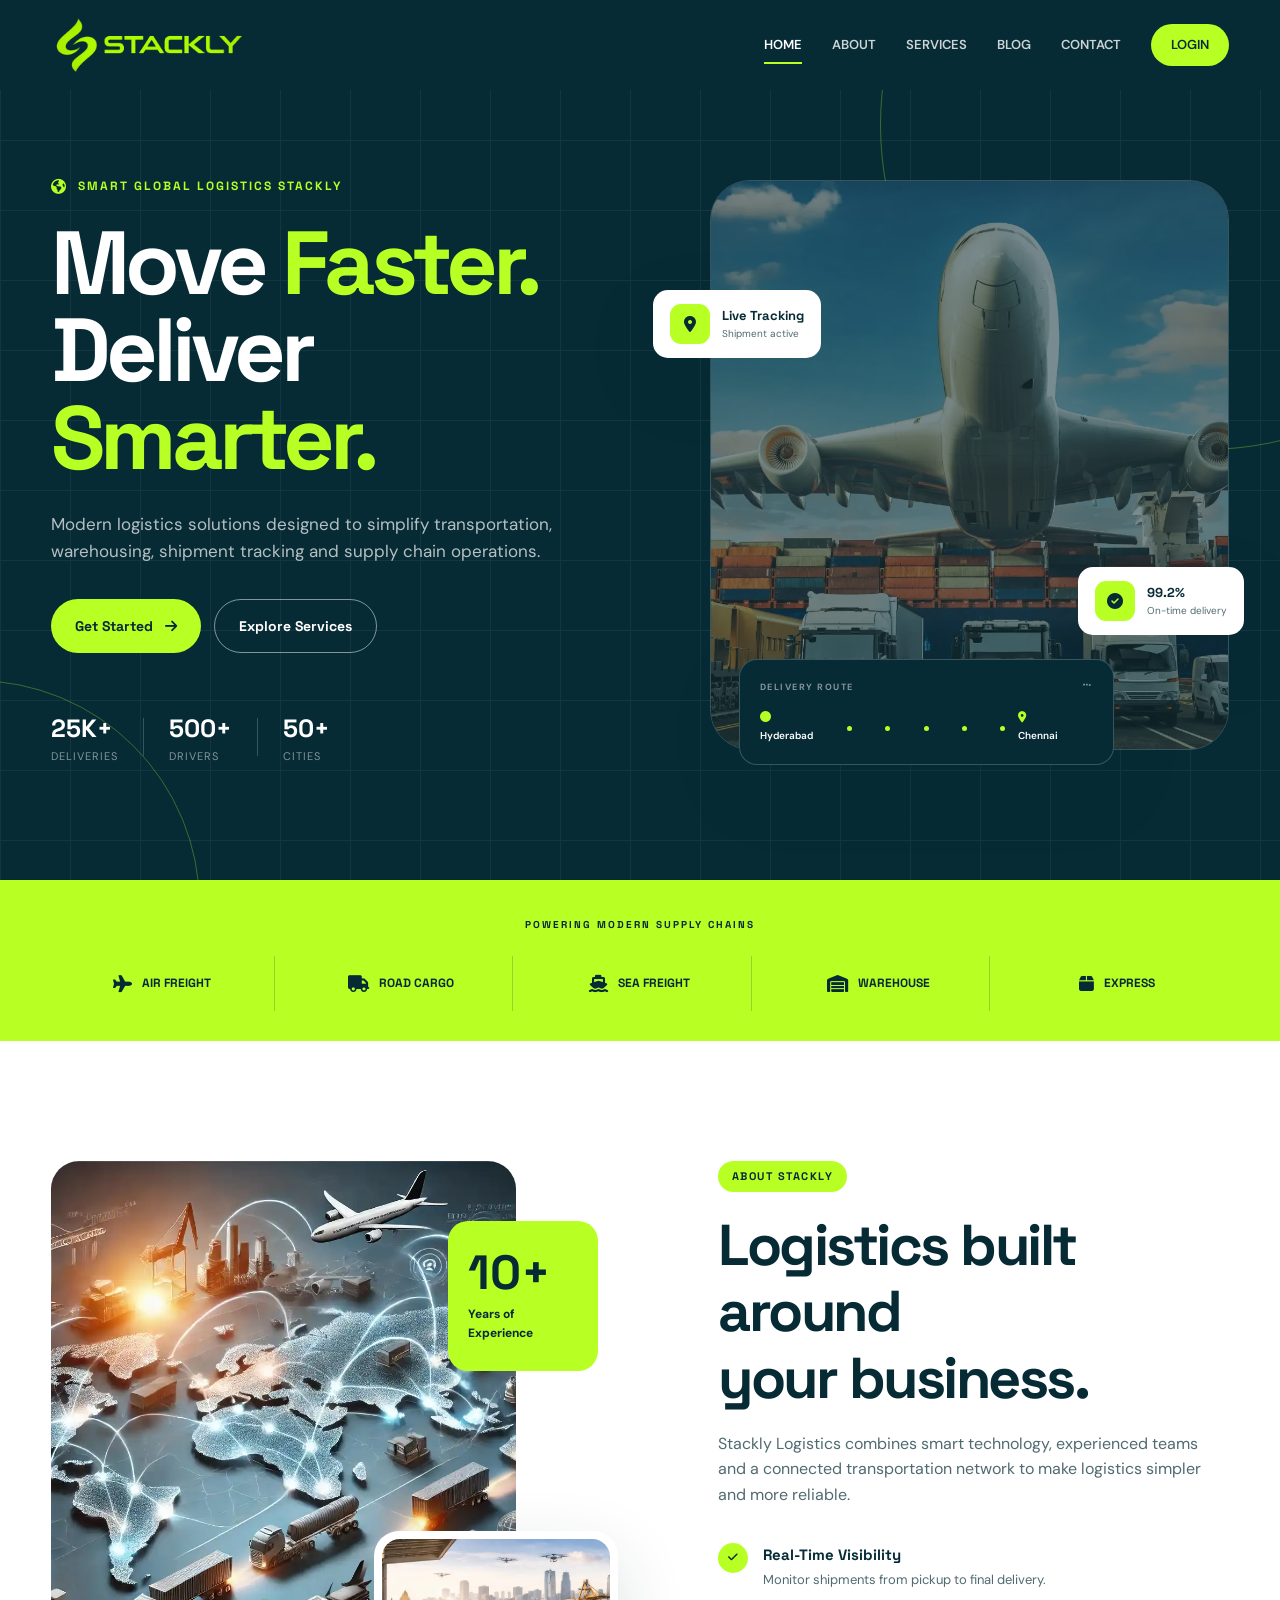
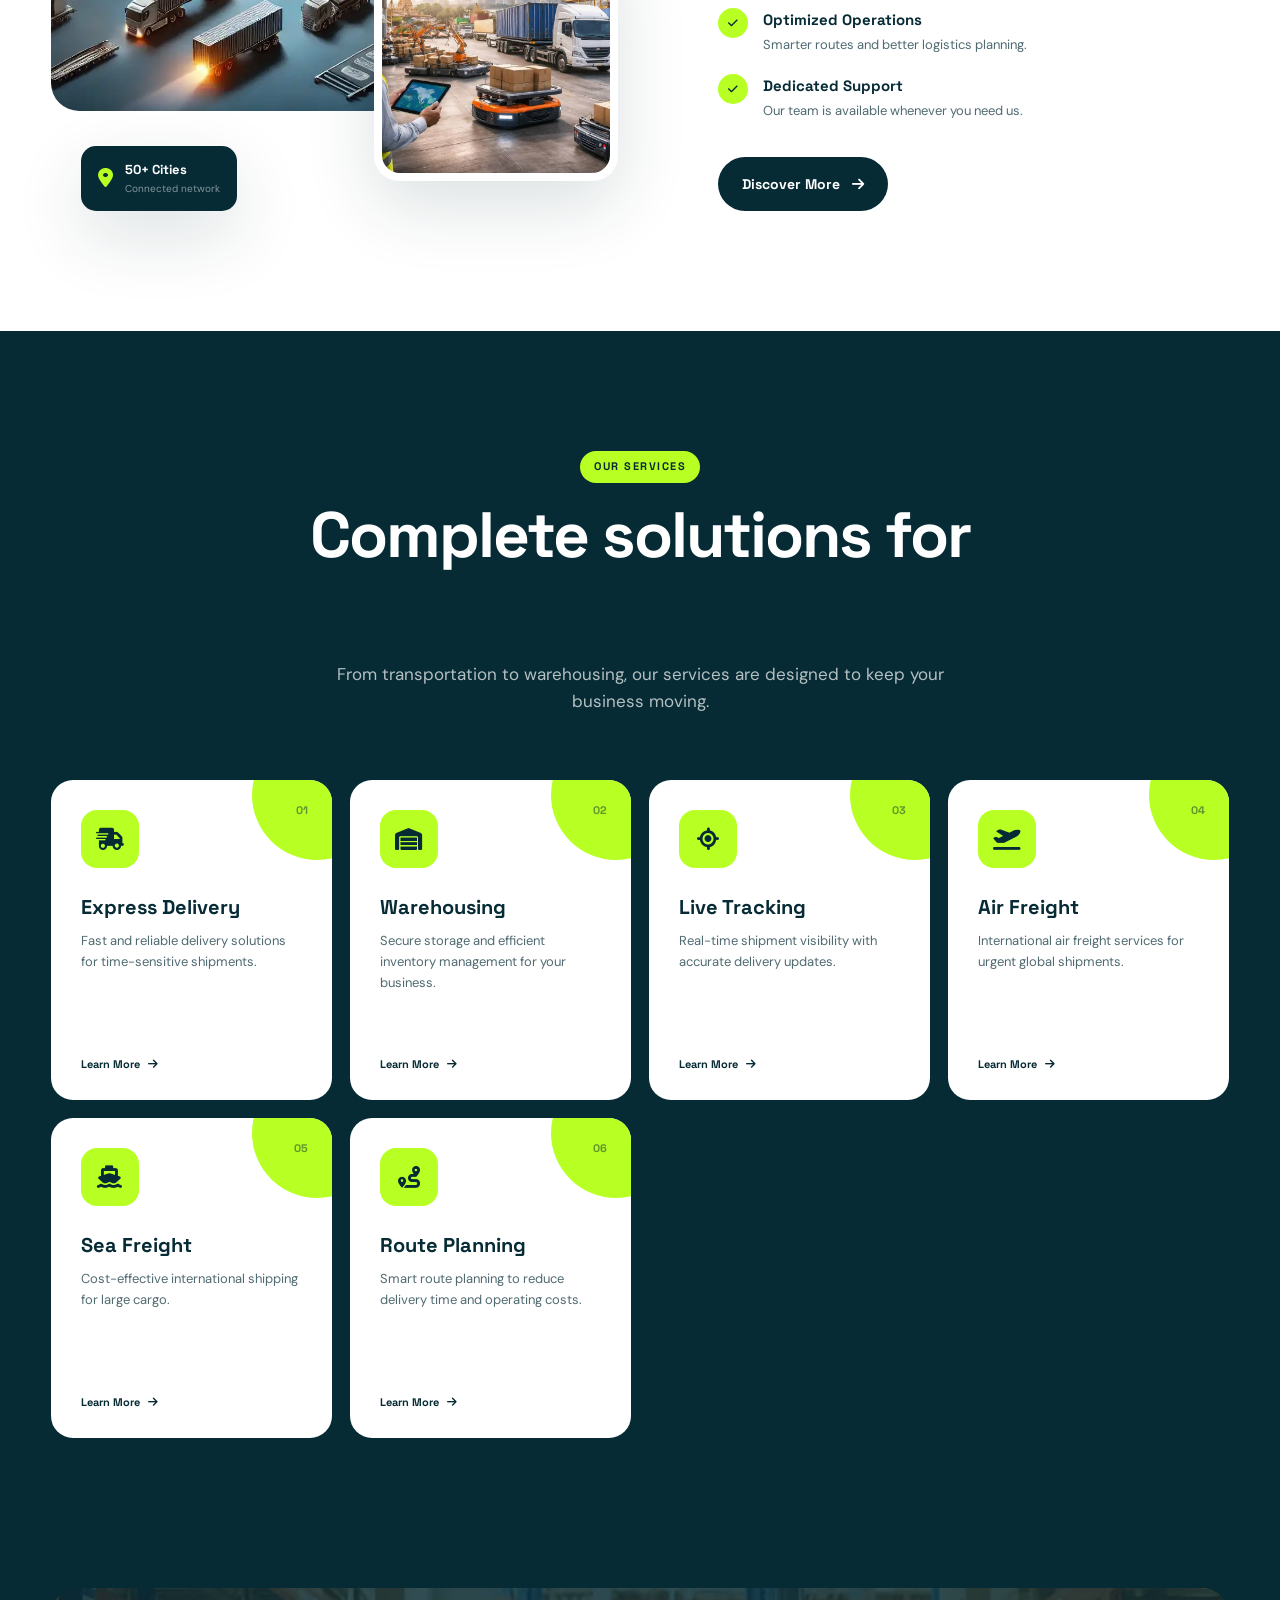
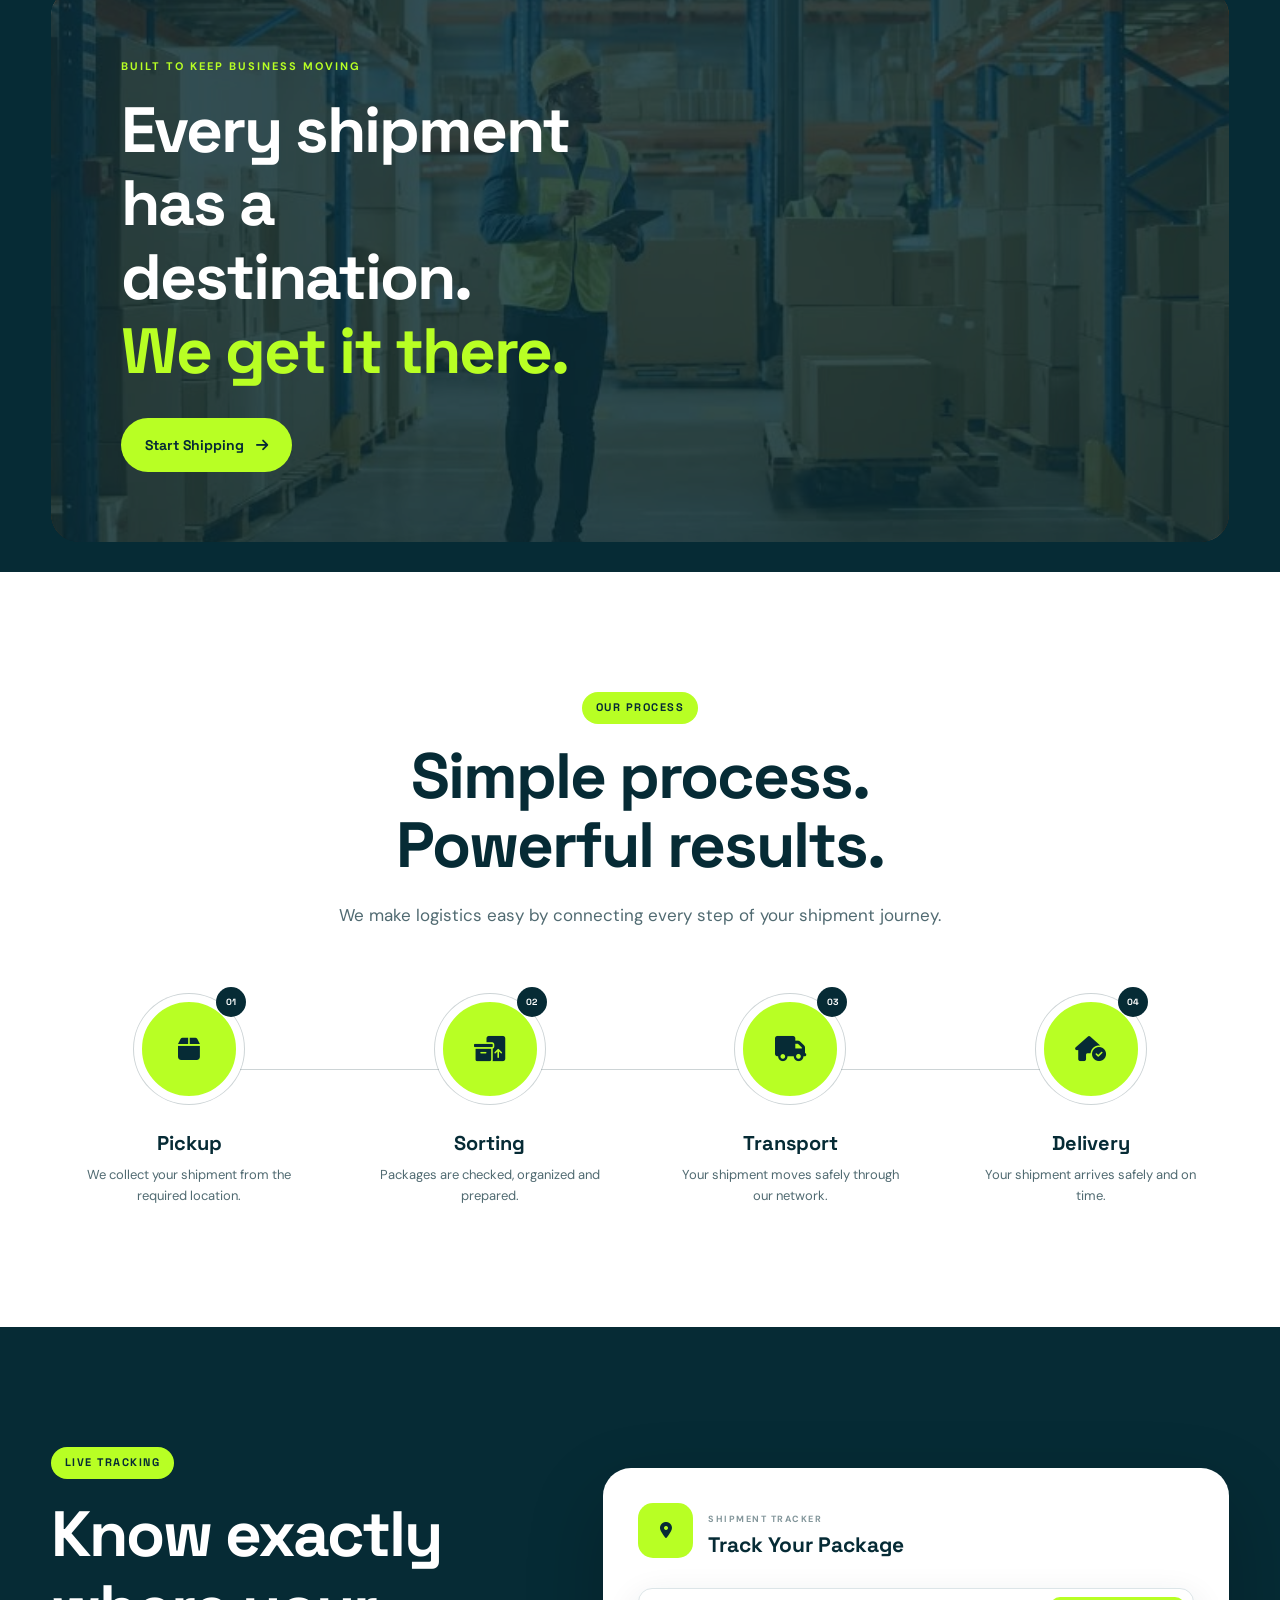
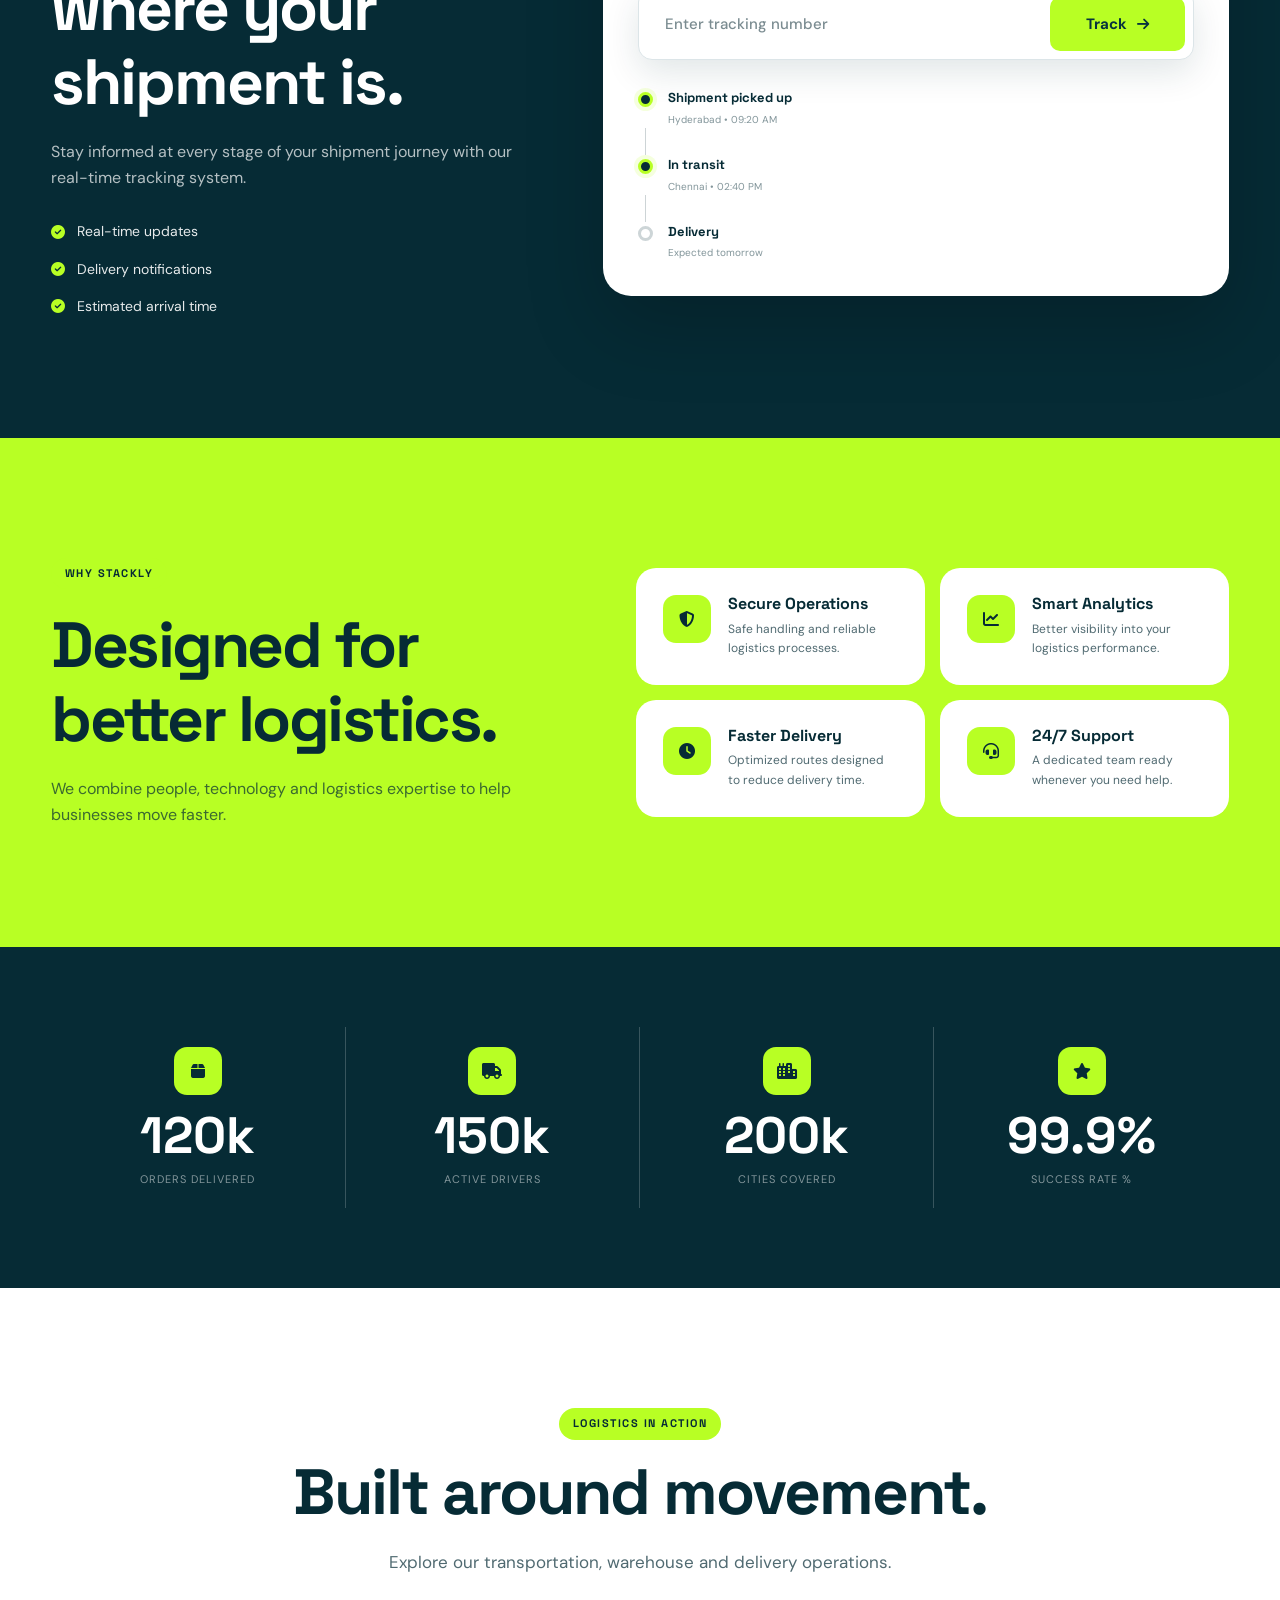
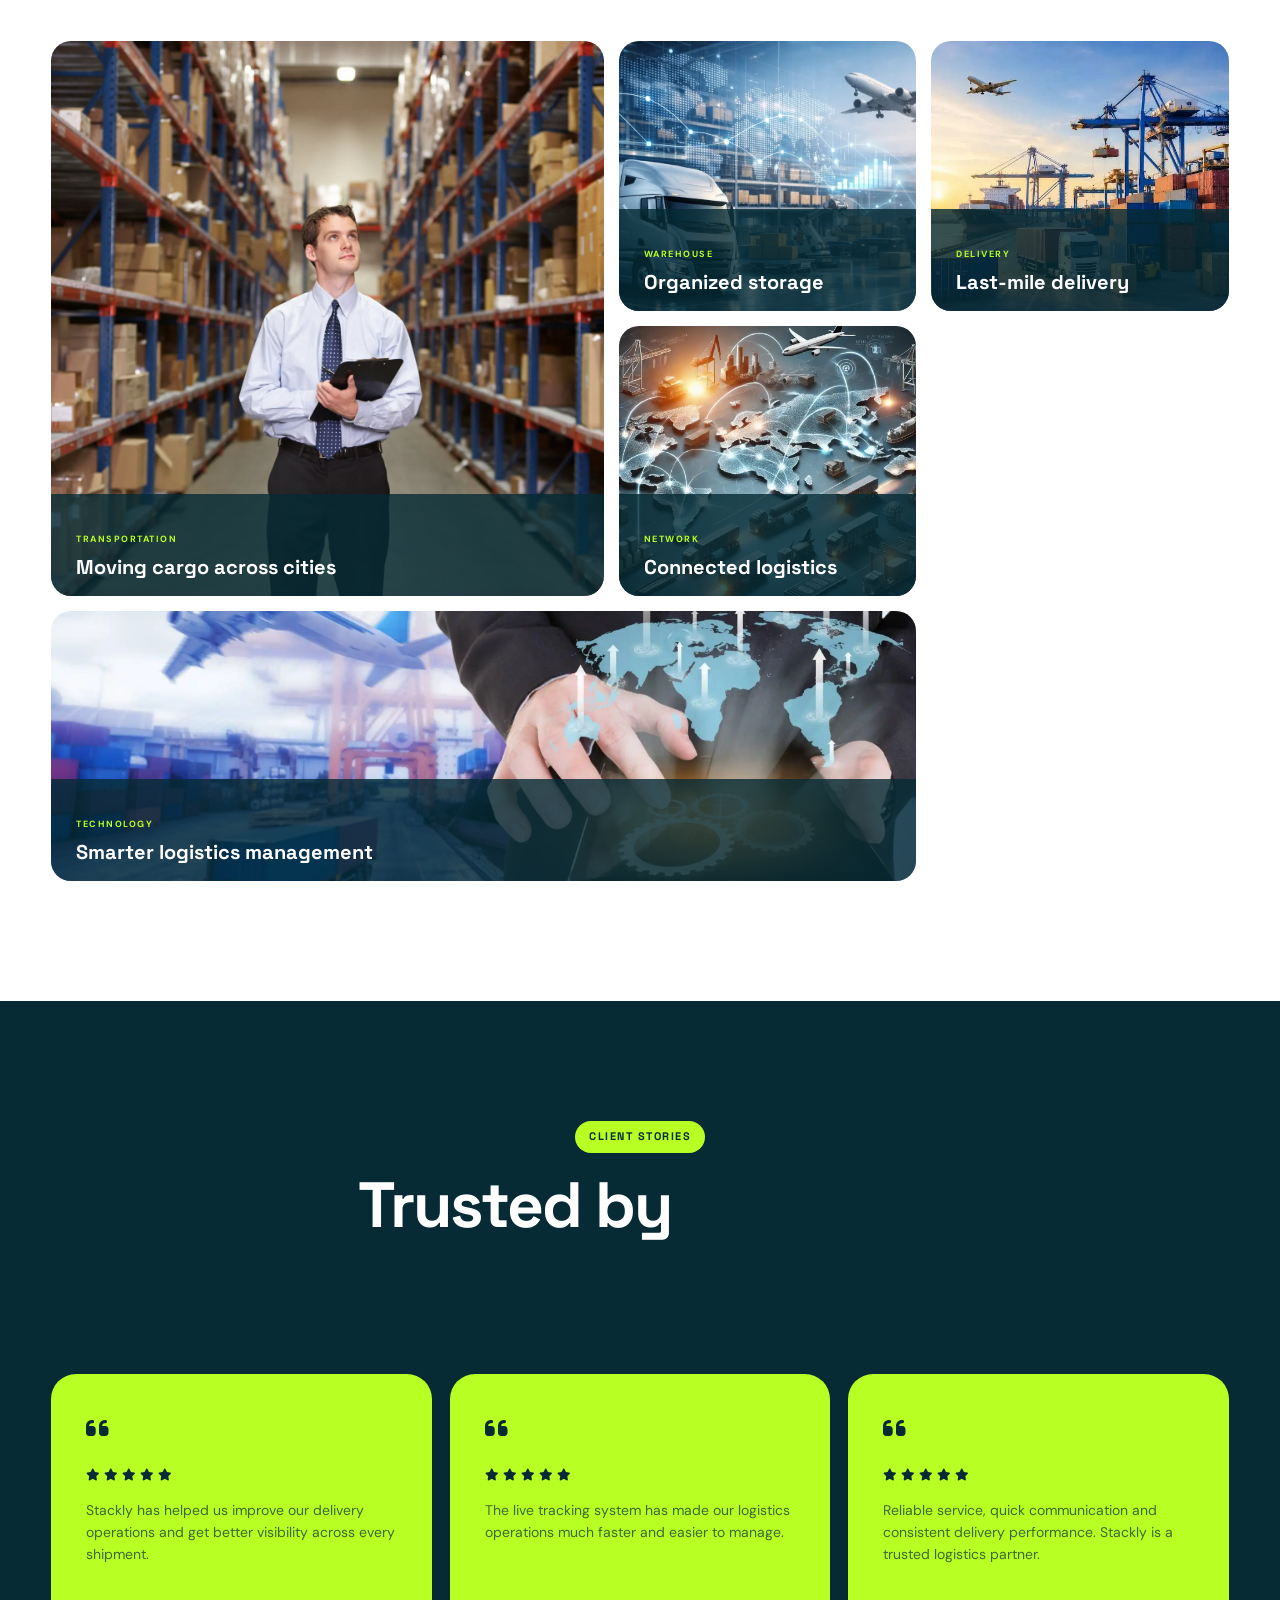
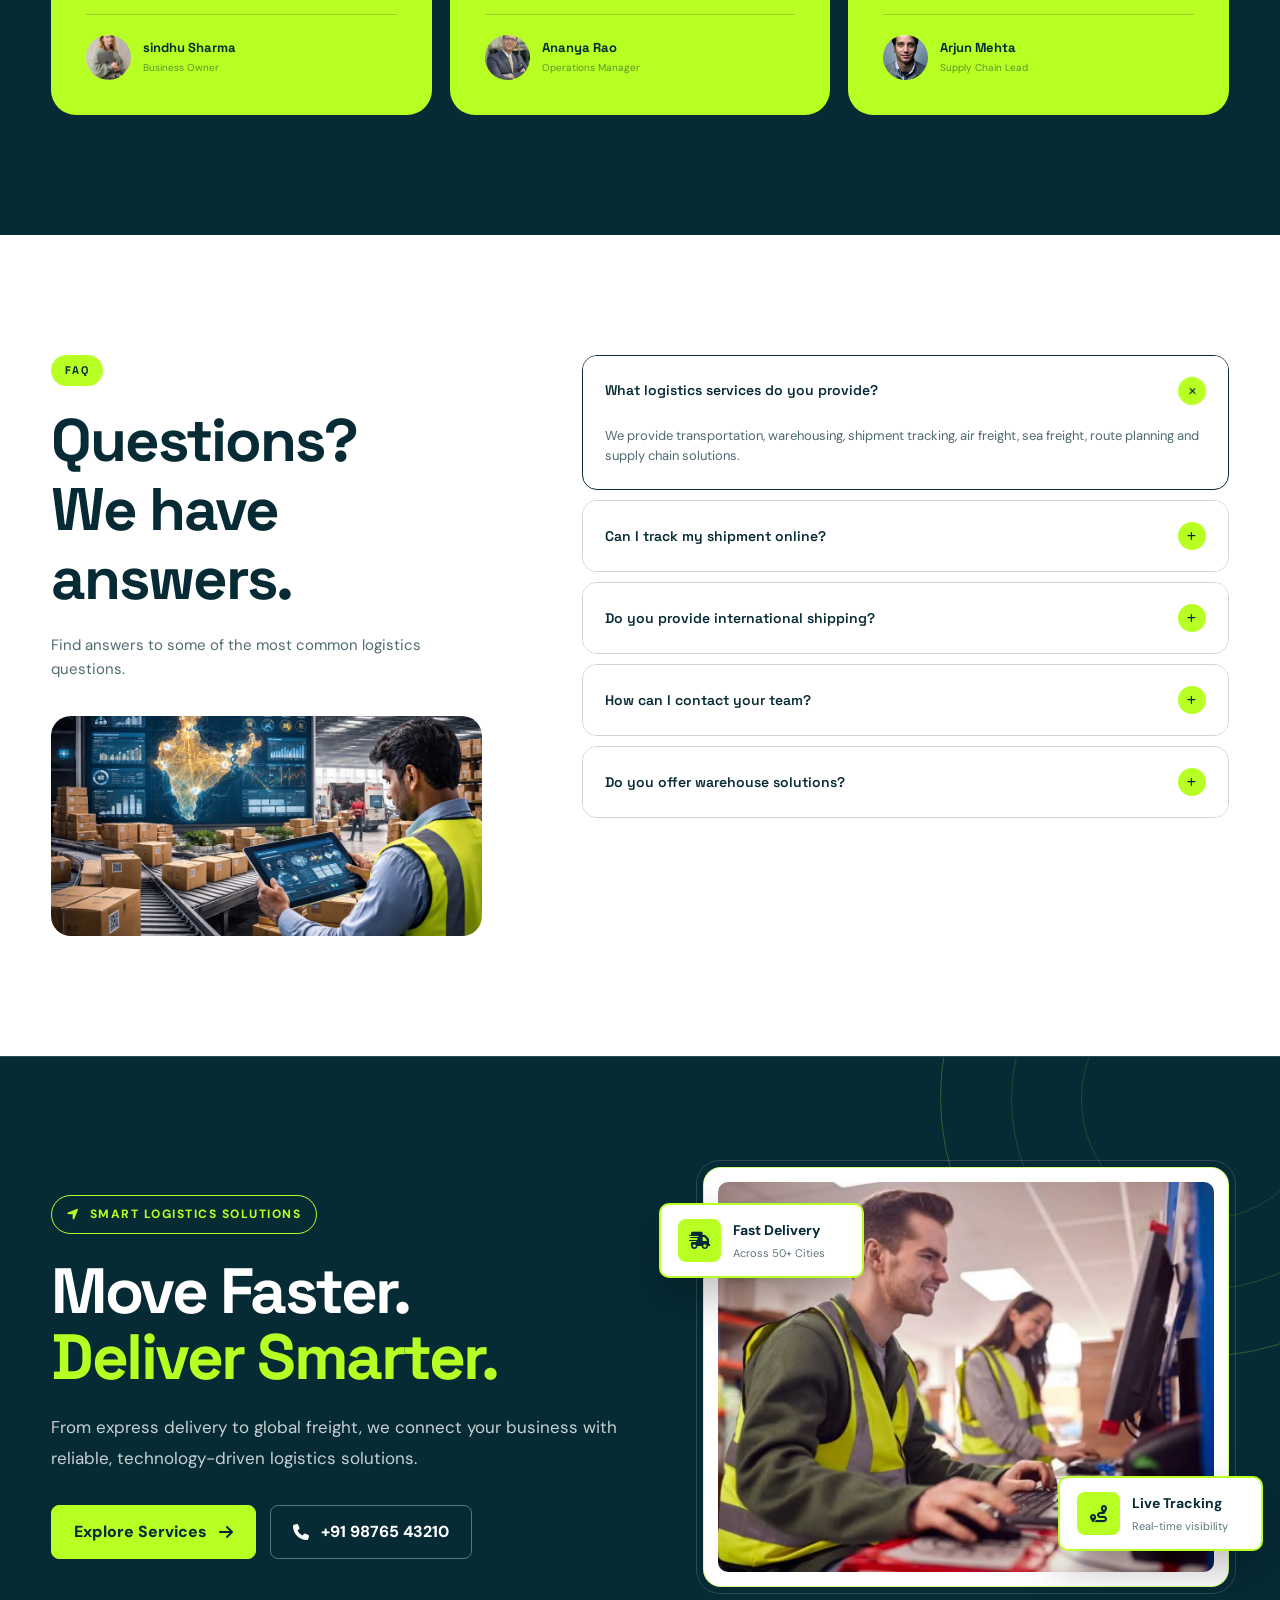
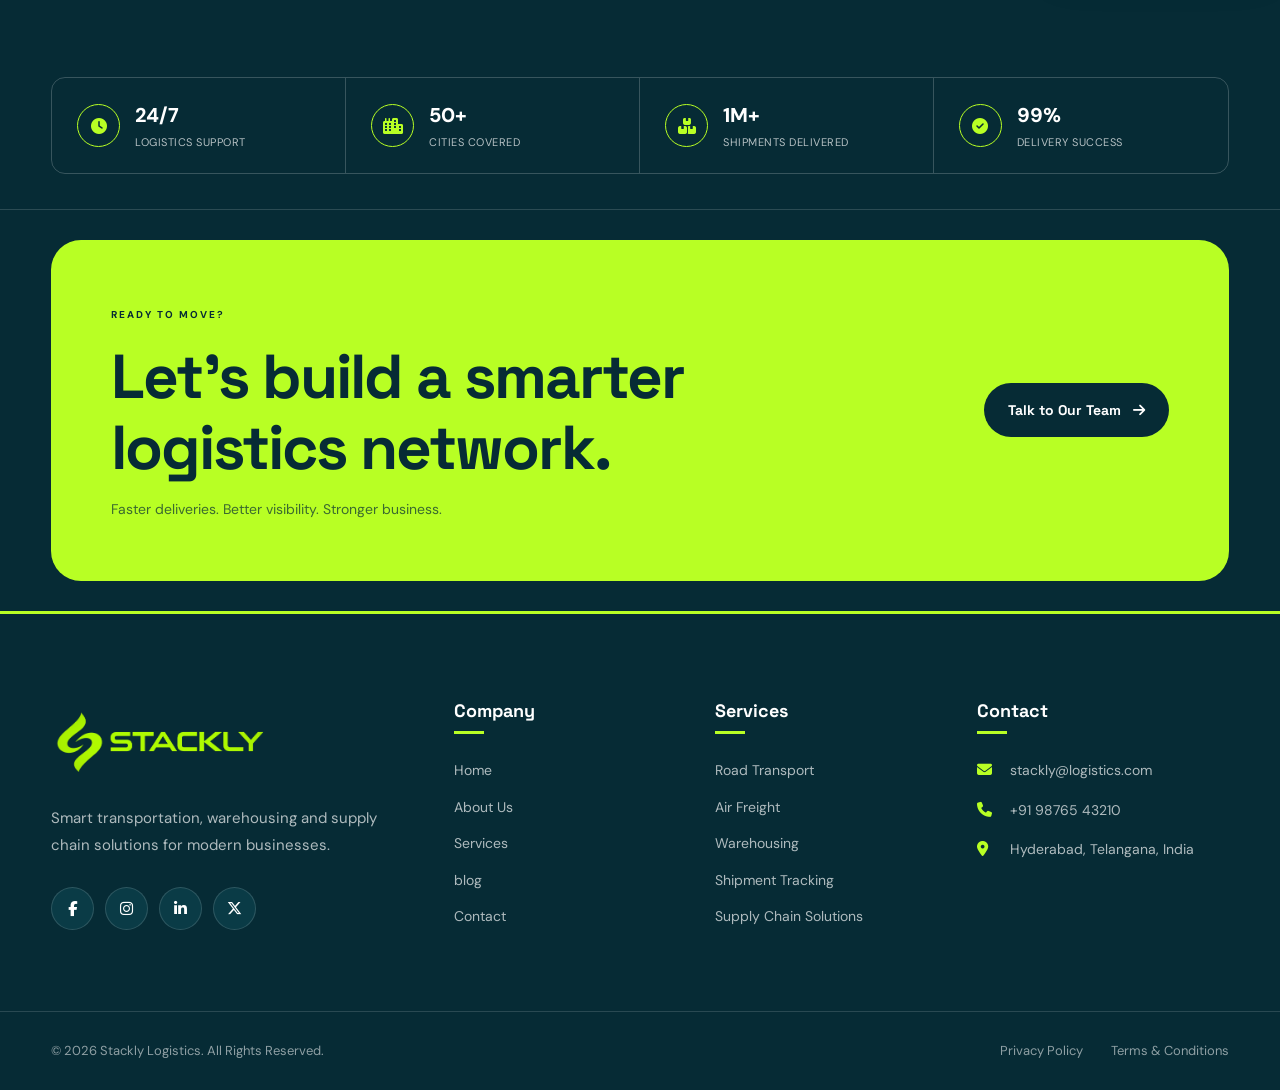
==== commit eb23f52e: "Add files via upload" ====
--- a/index.html
+++ b/index.html
@@ -1153,37 +1153,30 @@
                     </div>
 
 
-                    <div class="tracking-form">
-
-                        <label for="trackingNumber">
-                            Tracking Number
-                        </label>
-
-                        <div class="tracking-input">
-
-                            <i class="fa-solid fa-barcode"></i>
-
-                            <input
-                                type="text"
-                                id="trackingNumber"
-                                placeholder="Enter tracking ID">
-
-                          
-<button 
-    type="button" 
-    id="trackButton"
-    onclick="window.location.href='404.html';">
-
-    Track
-
-    <i class="fa-solid fa-arrow-right"></i>
-</button>
-
-
-
-                        </div>
-
-                    </div>
+               <form class="tracking-form">
+
+    <input
+        type="text"
+        id="trackingNumber"
+        placeholder="Enter tracking number"
+        autocomplete="off"
+    >
+
+    <button
+        type="submit"
+        id="trackButton"
+        class="tracking-btn"
+    >
+        Track
+        <i class="fa-solid fa-arrow-right"></i>
+    </button>
+
+    <div
+        id="trackingResult"
+        class="tracking-result"
+    ></div>
+
+</form>
 
 
                     <div
@@ -2373,6 +2366,7 @@
 
     <!-- FOOTER BOTTOM -->
 
+   
     <div class="footer-bottom">
 
         <div class="container footer-bottom-inner">
@@ -2401,20 +2395,6 @@
 </footer>
 
 
-<!-- =========================================================
-     BACK TO TOP
-========================================================= -->
-
-<button
-    class="back-to-top"
-    id="backToTop"
-    type="button"
-    aria-label="Back to top"
-    title="Back to top">
-
-    <i class="fa-solid fa-arrow-up"></i>
-
-</button>
 
 
 
--- a/css/style.css
+++ b/css/style.css
@@ -1436,7 +1436,194 @@
     margin-left: 7px;
     background: var(--dark-20);
 }
-
+/* =========================================================
+   08. TRACKING FORM
+   ========================================================= */
+
+.tracking-form {
+    width: 100%;
+    max-width: 720px;
+    margin: 30px auto 0;
+    padding: 8px;
+    display: flex;
+    align-items: center;
+    gap: 10px;
+    background: #ffffff;
+    border: 1px solid #dce5e8;
+    border-radius: 14px;
+    box-shadow: 0 12px 35px rgba(7, 52, 61, 0.12);
+}
+
+
+/* =========================================================
+   TRACKING INPUT
+   ========================================================= */
+
+.tracking-form input {
+    flex: 1;
+    min-width: 0;
+    height: 54px;
+    padding: 0 18px;
+    border: none;
+    outline: none;
+    background: transparent;
+    color: #07343d;
+    font-family: "DM Sans", sans-serif;
+    font-size: 15px;
+    font-weight: 500;
+}
+
+.tracking-form input::placeholder {
+    color: #7b8c91;
+}
+
+.tracking-form input:focus {
+    outline: none;
+}
+
+
+/* =========================================================
+   TRACK BUTTON
+   ========================================================= */
+
+.tracking-btn {
+    min-width: 135px;
+    height: 54px;
+    padding: 0 22px;
+    display: inline-flex;
+    align-items: center;
+    justify-content: center;
+    gap: 10px;
+    border: none;
+    border-radius: 10px;
+    background: #b8ff24;
+    color: #07343d;
+    font-family: "DM Sans", sans-serif;
+    font-size: 15px;
+    font-weight: 700;
+    cursor: pointer;
+    transition:
+        transform 0.3s ease,
+        box-shadow 0.3s ease,
+        opacity 0.3s ease;
+}
+
+.tracking-btn i {
+    font-size: 14px;
+    transition: transform 0.3s ease;
+}
+
+.tracking-btn:hover {
+    transform: translateY(-2px);
+    box-shadow: 0 8px 20px rgba(184, 255, 36, 0.25);
+}
+
+.tracking-btn:hover i {
+    transform: translateX(4px);
+}
+
+.tracking-btn:active {
+    transform: translateY(0);
+}
+
+.tracking-btn:disabled {
+    opacity: 0.6;
+    cursor: not-allowed;
+    transform: none;
+    box-shadow: none;
+}
+
+
+/* =========================================================
+   TRACKING RESULT
+   ========================================================= */
+
+.tracking-result {
+    width: 100%;
+    margin-top: 14px;
+    padding: 12px 16px;
+    display: none;
+    border-radius: 10px;
+    font-family: "DM Sans", sans-serif;
+    font-size: 14px;
+    font-weight: 600;
+    text-align: center;
+}
+
+.tracking-result.show {
+    display: block;
+}
+
+.tracking-result.success {
+    background: #b8ff24;
+    color: #07343d;
+}
+
+.tracking-result.error {
+    background: #07343d;
+    color: #ffffff;
+}
+
+
+/* =========================================================
+   TABLET
+   ========================================================= */
+
+@media (max-width: 768px) {
+
+    .tracking-form {
+        max-width: 100%;
+        padding: 7px;
+        gap: 8px;
+    }
+
+    .tracking-form input {
+        height: 50px;
+        padding: 0 14px;
+        font-size: 14px;
+    }
+
+    .tracking-btn {
+        min-width: 120px;
+        height: 50px;
+        padding: 0 18px;
+        font-size: 14px;
+    }
+}
+
+
+/* =========================================================
+   MOBILE
+   ========================================================= */
+
+@media (max-width: 520px) {
+
+    .tracking-form {
+        flex-direction: column;
+        align-items: stretch;
+        padding: 12px;
+        gap: 10px;
+        border-radius: 14px;
+    }
+
+    .tracking-form input {
+        width: 100%;
+        height: 52px;
+        border: 1px solid #dce5e8;
+        border-radius: 9px;
+        background: #ffffff;
+    }
+
+    .tracking-btn {
+        width: 100%;
+        height: 52px;
+    }
+
+    .tracking-result {
+        font-size: 13px;
+        line-height: 1.5;
+    }
+}
 
 /* =========================================================
    13. WHY CHOOSE US
@@ -2692,62 +2879,7 @@
     color: var(--lime);
 }
 
-
-/* =========================================================
-   BACK TO TOP
-========================================================= */
-
-.back-to-top {
-    position: fixed;
-
-    right: 28px;
-    bottom: 28px;
-
-    width: 50px;
-    height: 50px;
-
-    display: flex;
-    align-items: center;
-    justify-content: center;
-
-    border: 2px solid var(--lime);
-    border-radius: 50%;
-
-    background: var(--dark);
-    color: var(--lime);
-
-    cursor: pointer;
-
-    font-size: 16px;
-
-    opacity: 0;
-    visibility: hidden;
-
-    transform: translateY(20px);
-
-    z-index: 999;
-
-    transition:
-        opacity 0.3s ease,
-        visibility 0.3s ease,
-        transform 0.3s ease,
-        background 0.3s ease,
-        color 0.3s ease;
-}
-
-.back-to-top.show {
-    opacity: 1;
-    visibility: visible;
-    transform: translateY(0);
-}
-
-.back-to-top:hover {
-    background: var(--lime);
-    color: var(--dark);
-
-    transform: translateY(-5px);
-}
-
+/* 
 
 /* =========================================================
    TABLET
@@ -3571,8 +3703,8 @@
     }
 
     .logo-image {
-        width: 40px;
-        height: 40px;
+        width: 150px;
+        height: 150px;
     }
 
 
@@ -3781,4 +3913,32 @@
         transition-duration: 0.01ms !important;
         scroll-behavior: auto !important;
     }
+}
+@media (max-width: 796px) {
+
+    .footer-bottom-inner {
+        flex-direction: column;
+        justify-content: center;
+        align-items: center;
+        text-align: center;
+        gap: 15px;
+    }
+
+    .footer-bottom-inner p {
+        margin: 0;
+        text-align: center;
+    }
+
+    .footer-legal {
+        display: flex;
+        justify-content: center;
+        align-items: center;
+        flex-wrap: wrap;
+        gap: 15px;
+        text-align: center;
+    }
+
+    .footer-legal a {
+        text-align: center;
+    }
 }
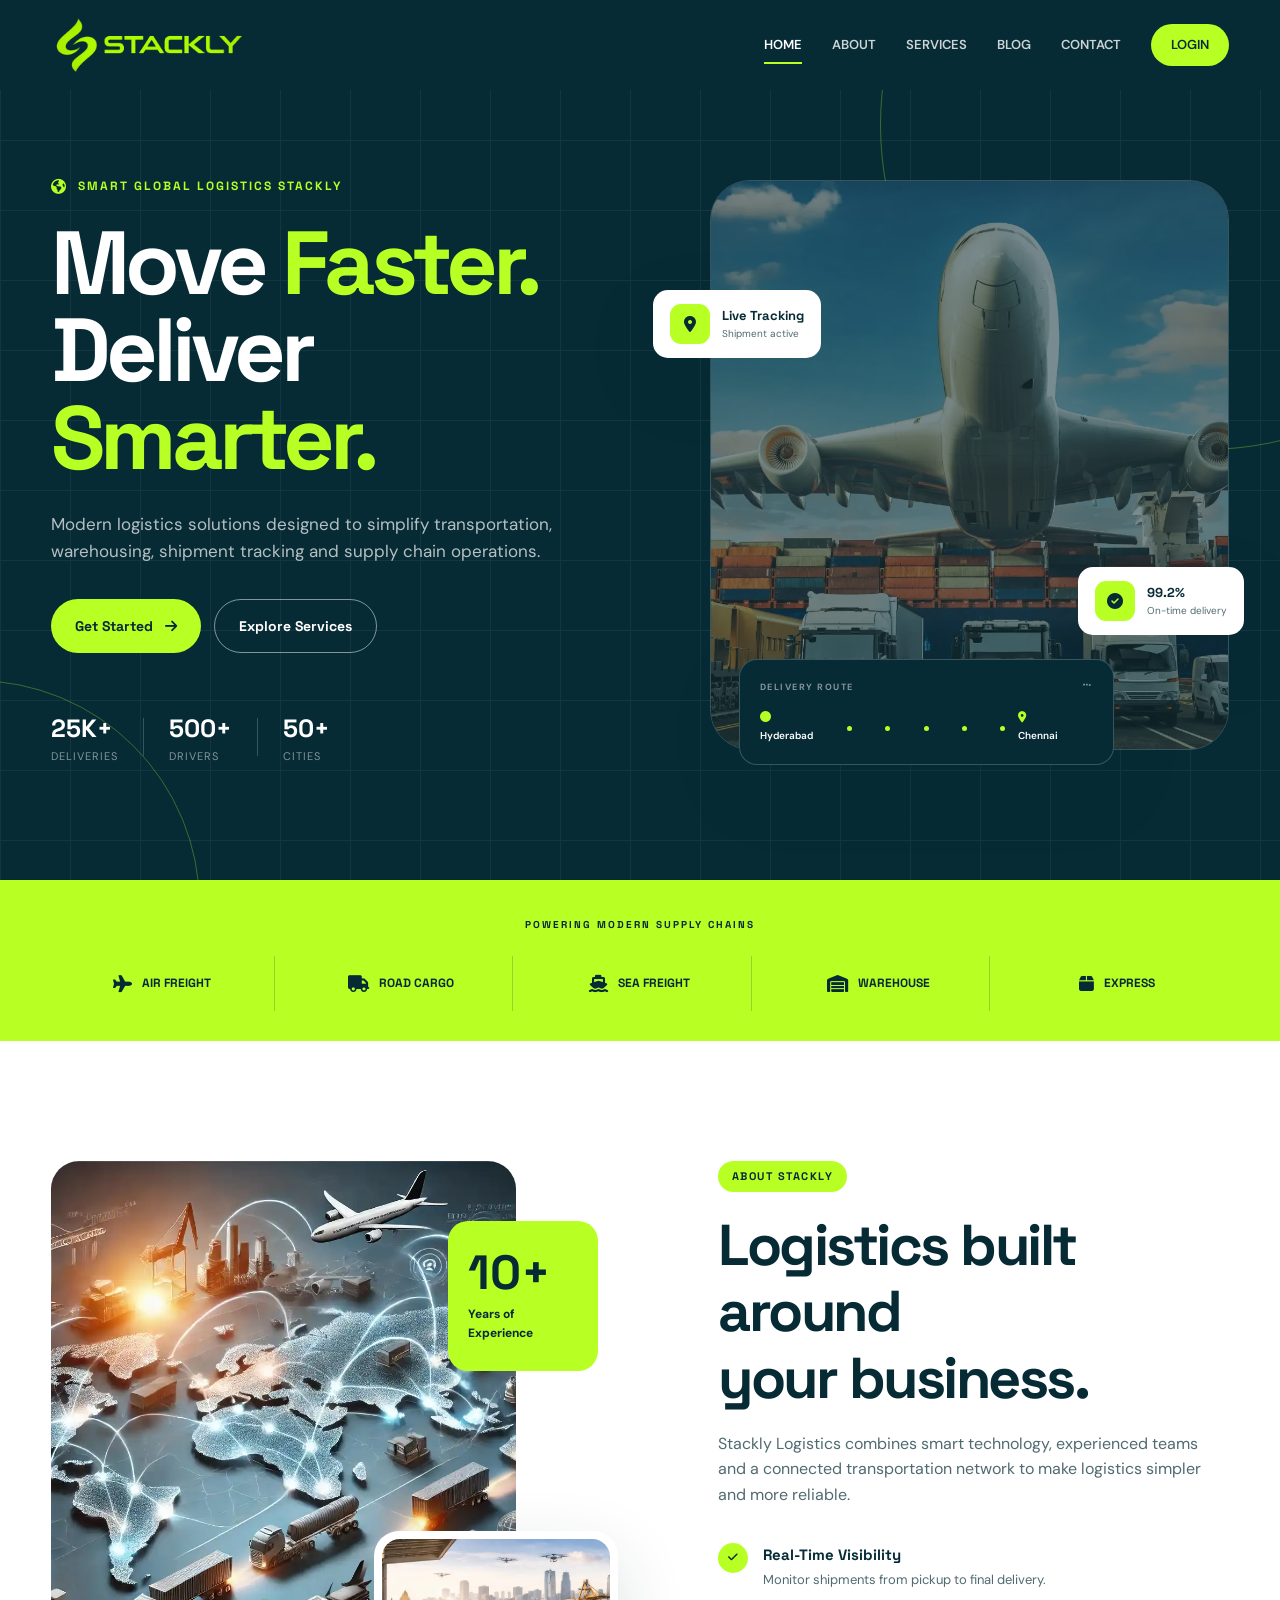
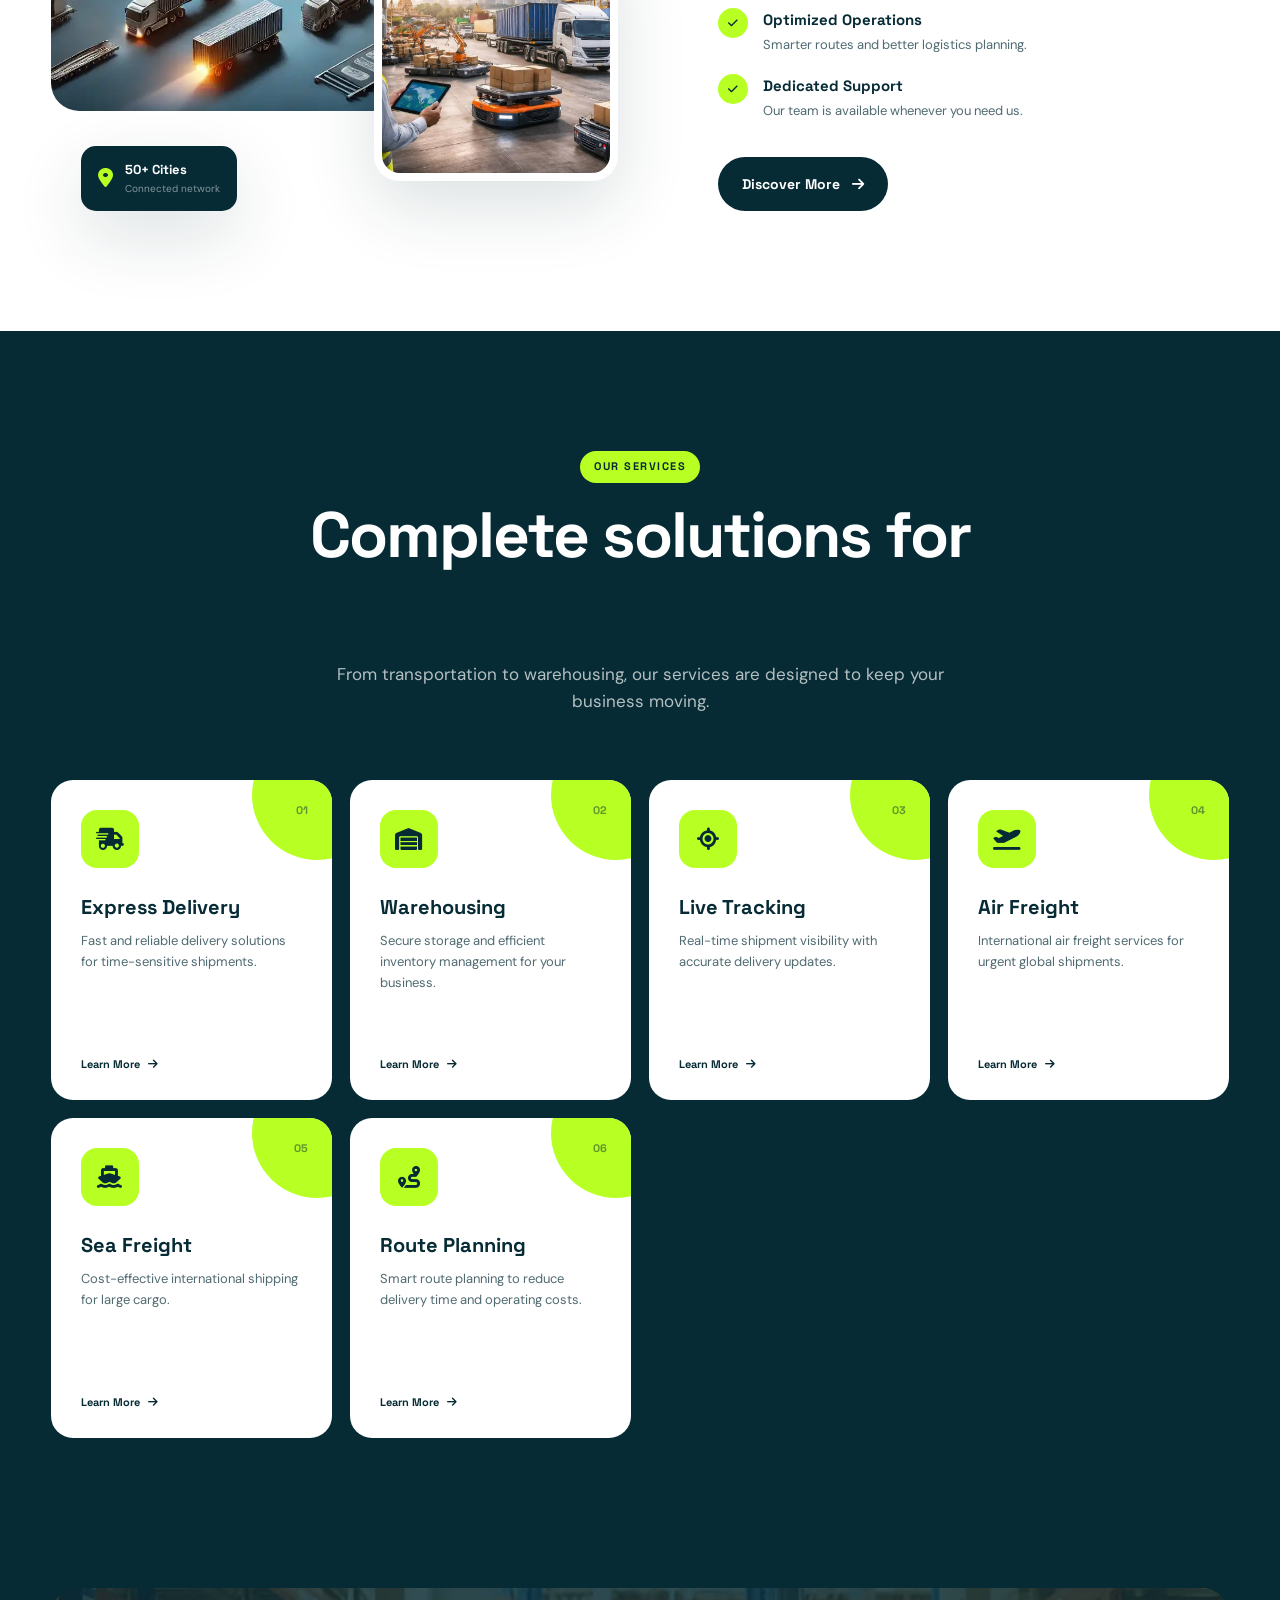
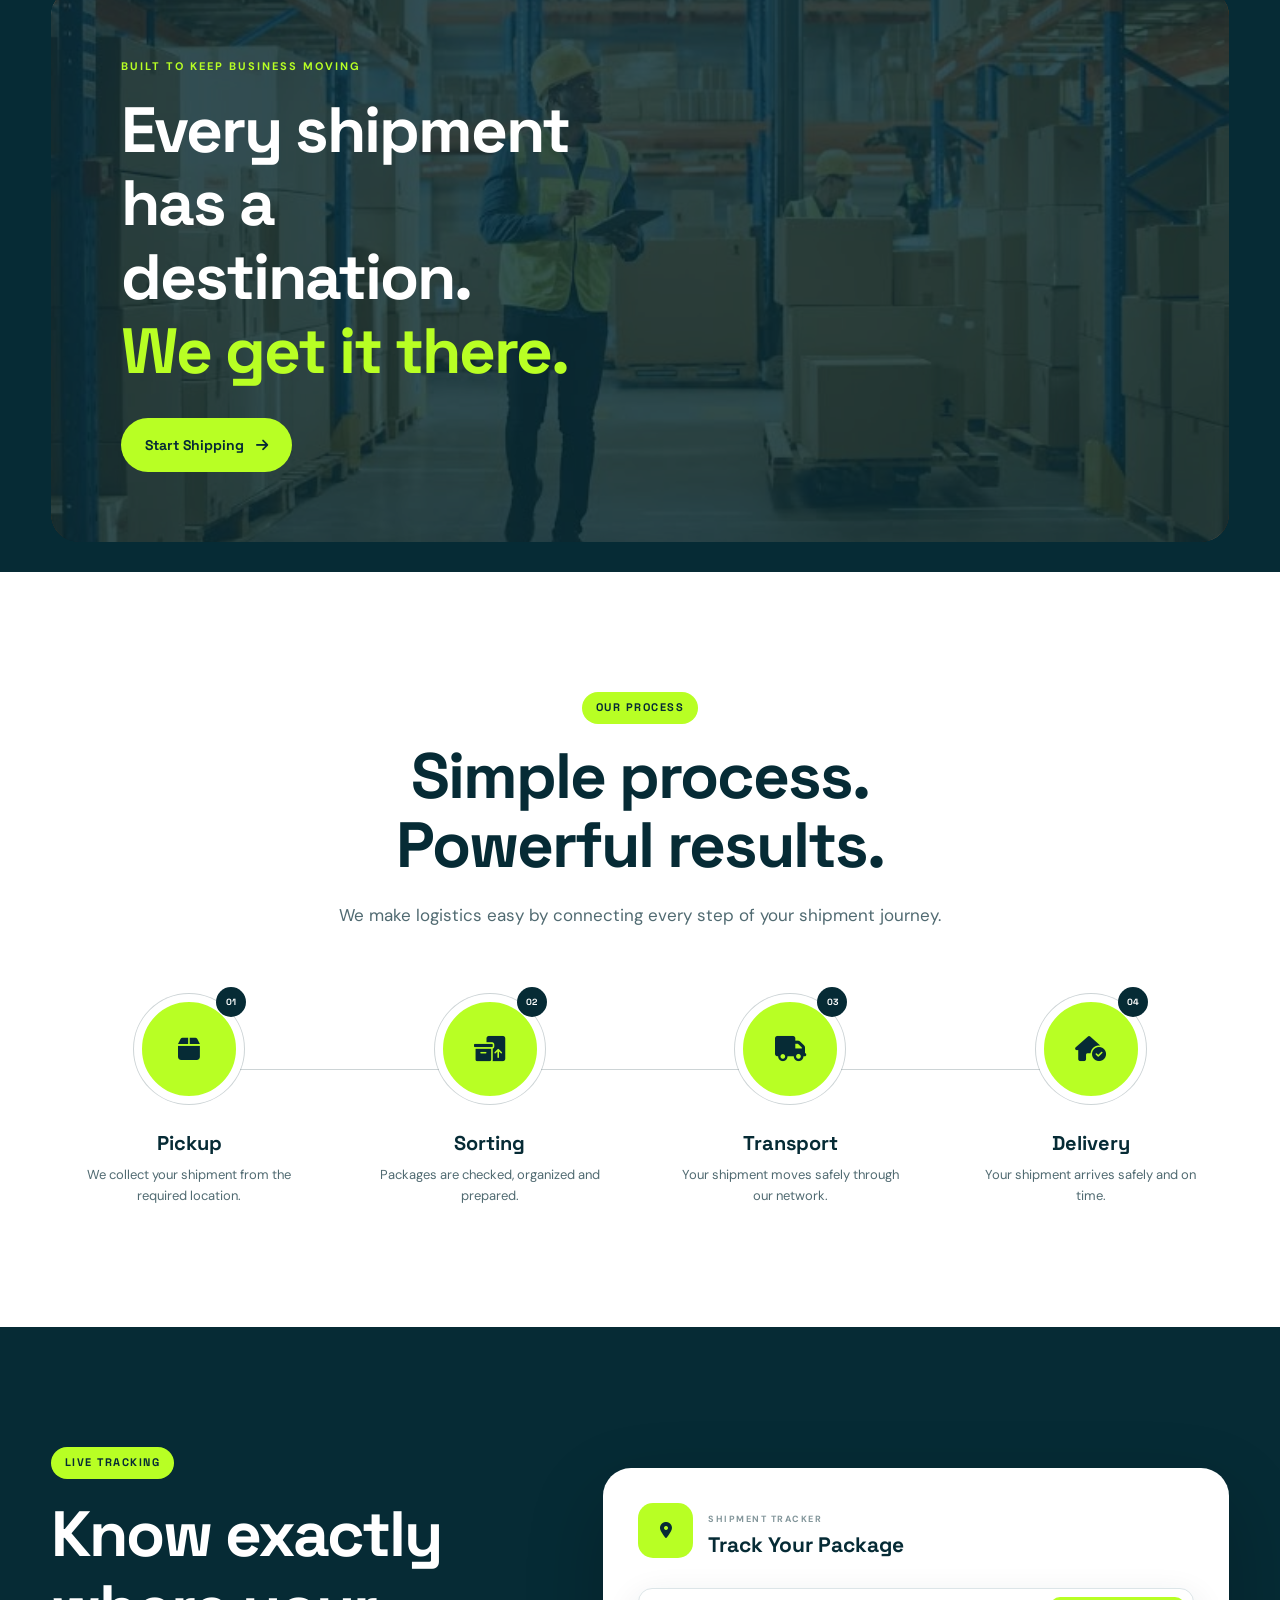
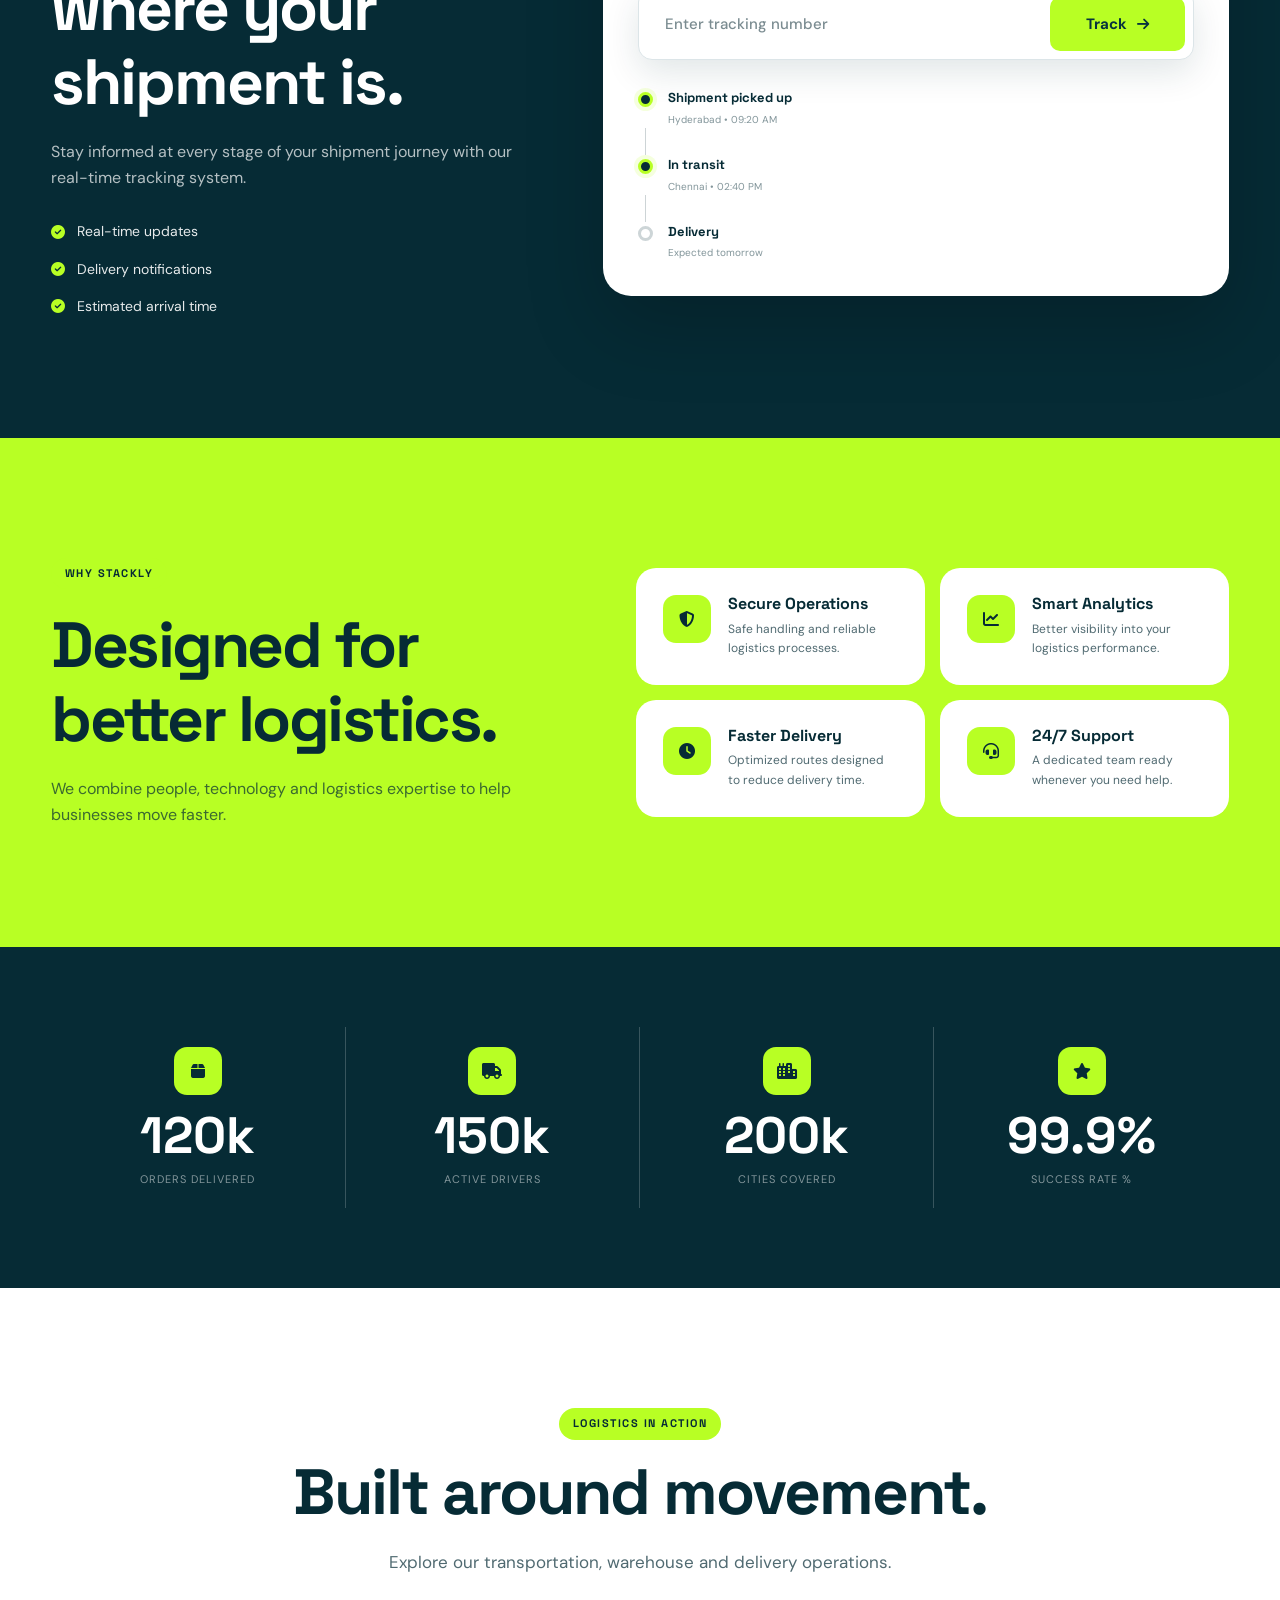
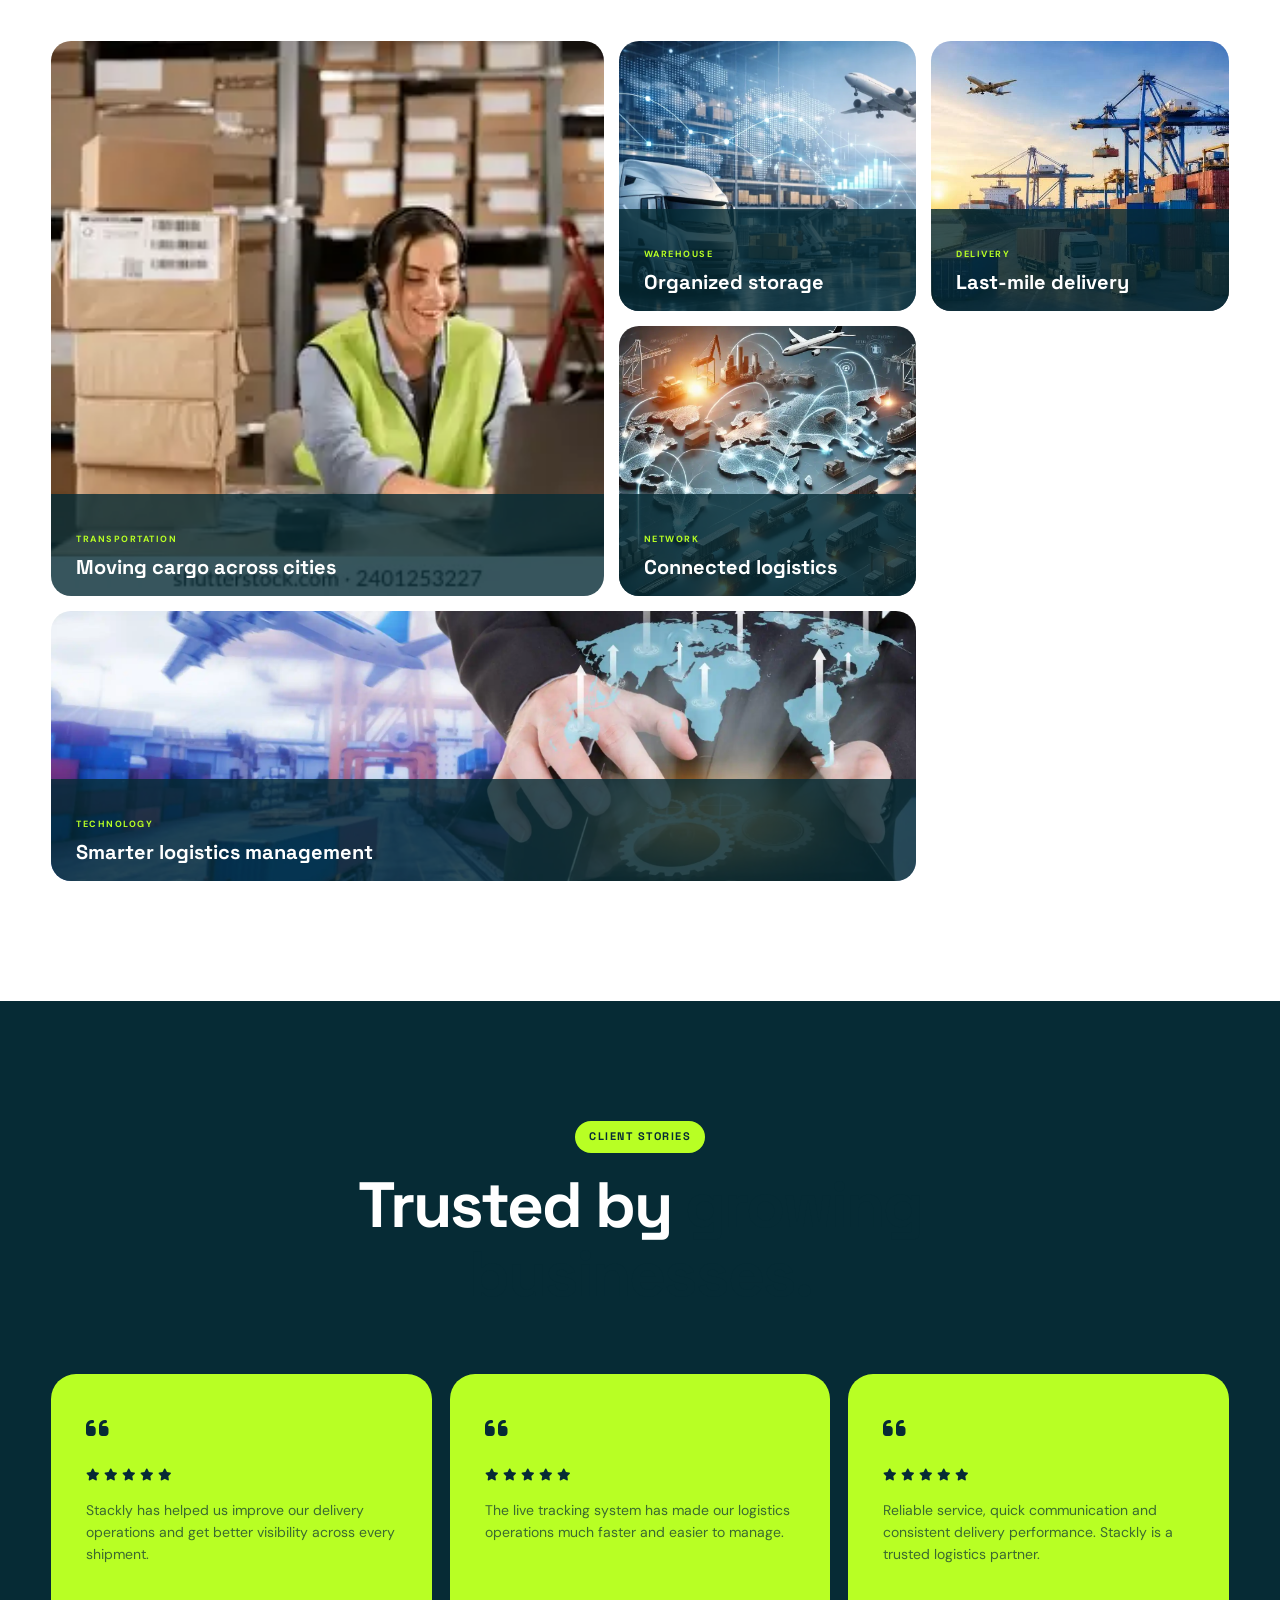
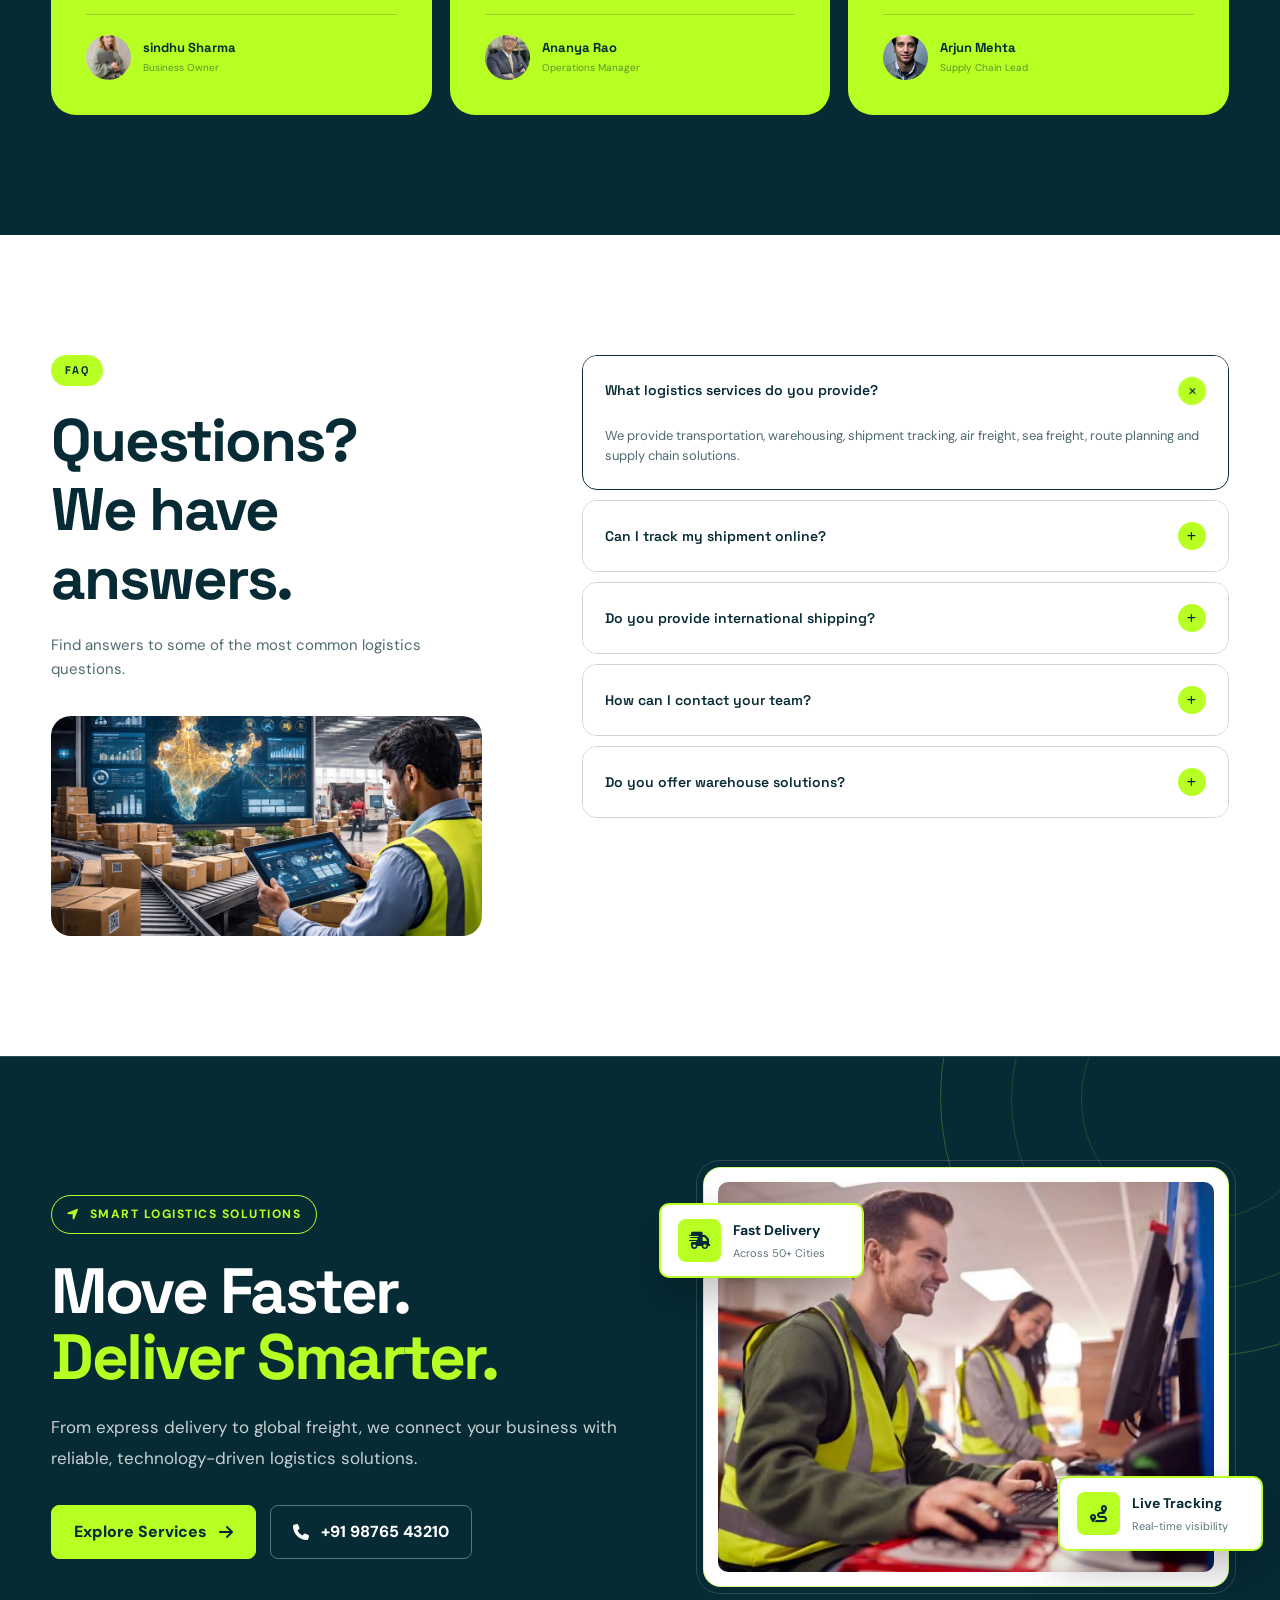
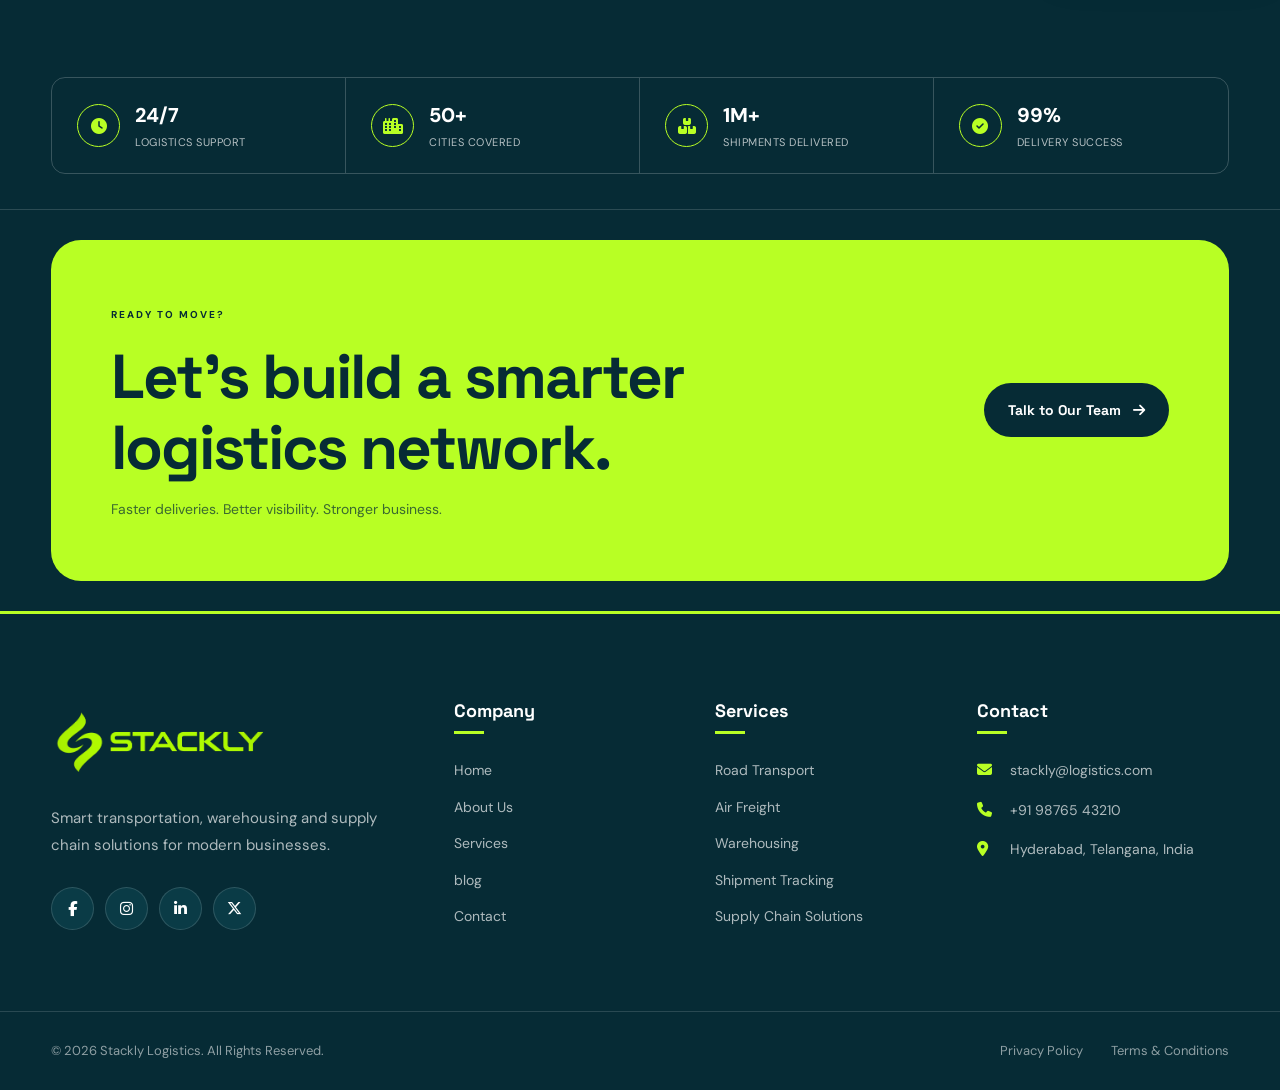
==== commit 1007dd6c: "Add files via upload" ====
--- a/index.html
+++ b/index.html
@@ -1534,7 +1534,7 @@
                         data-aos="fade-up">
 
                         <img
-                            src="assets/image23.webp"
+                            src="assets/image20.webp"
                             alt="Shipping">
 
                         <div class="gallery-overlay">
